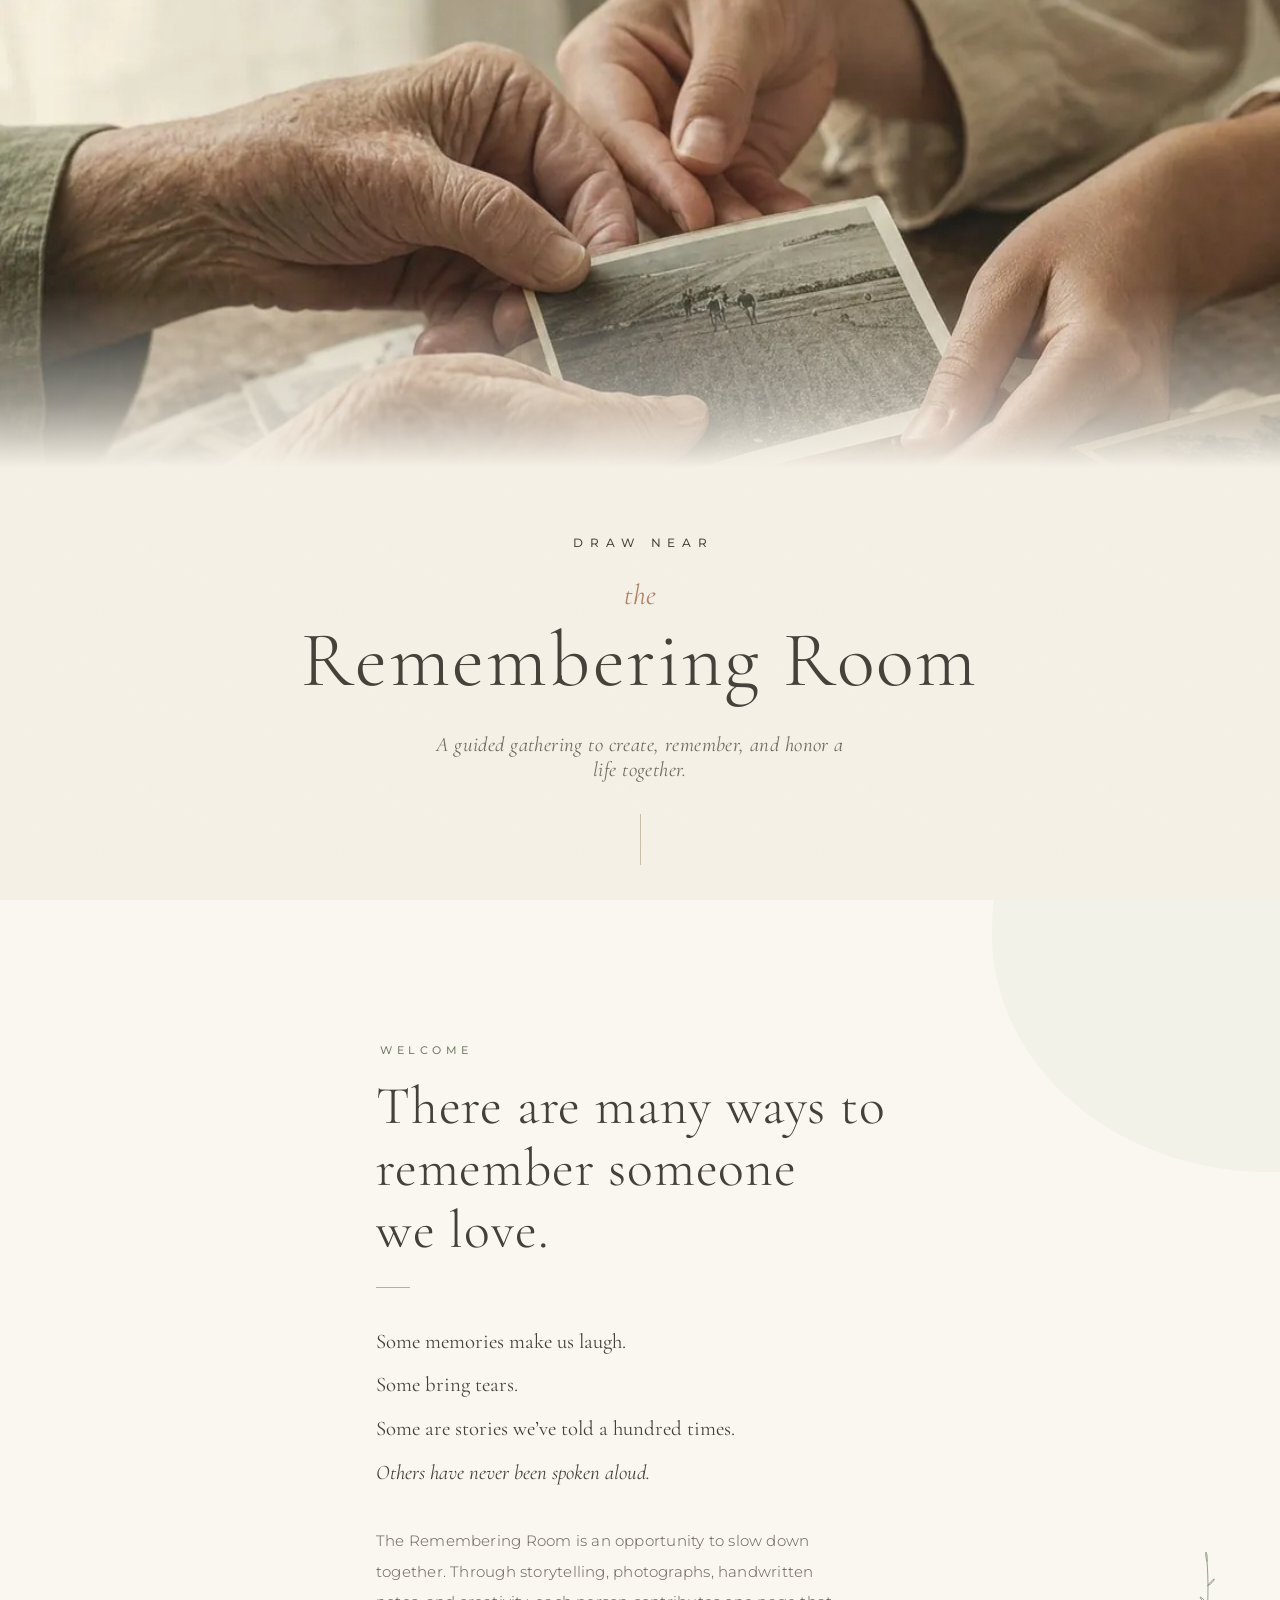
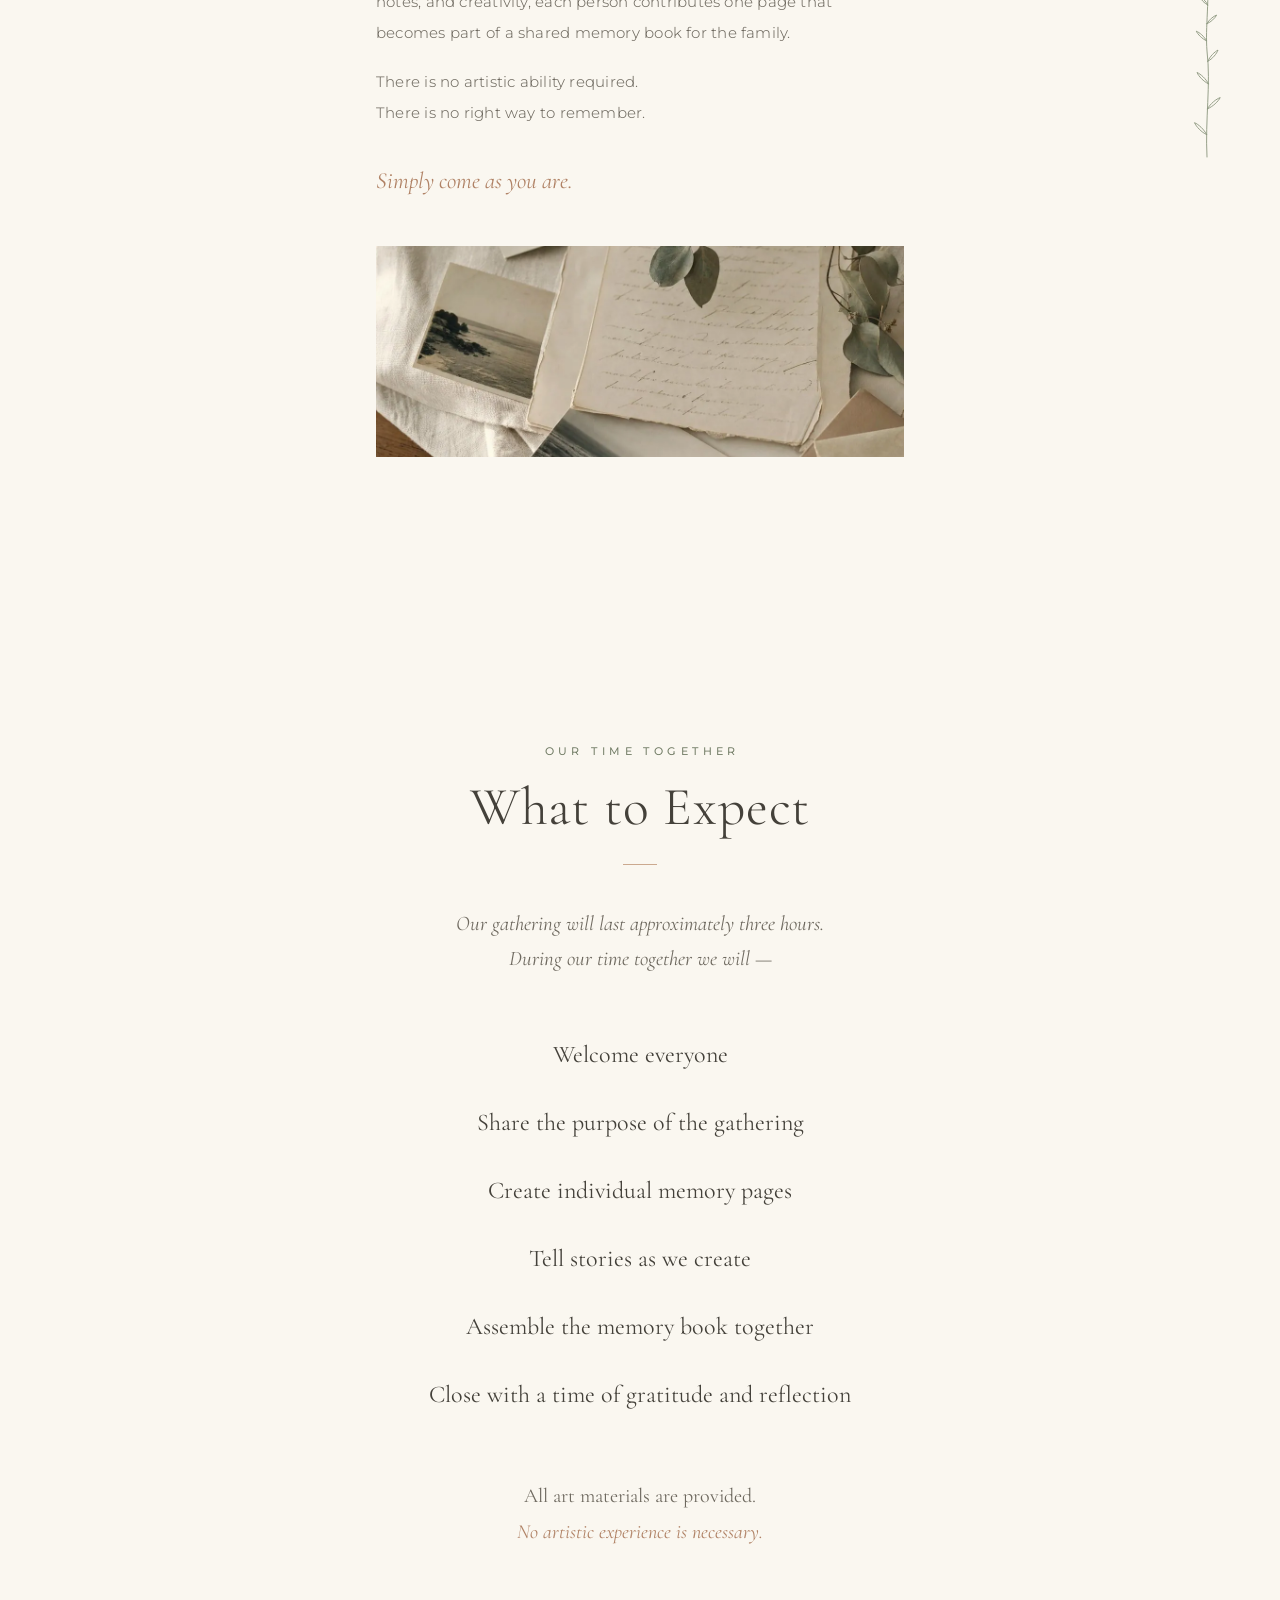
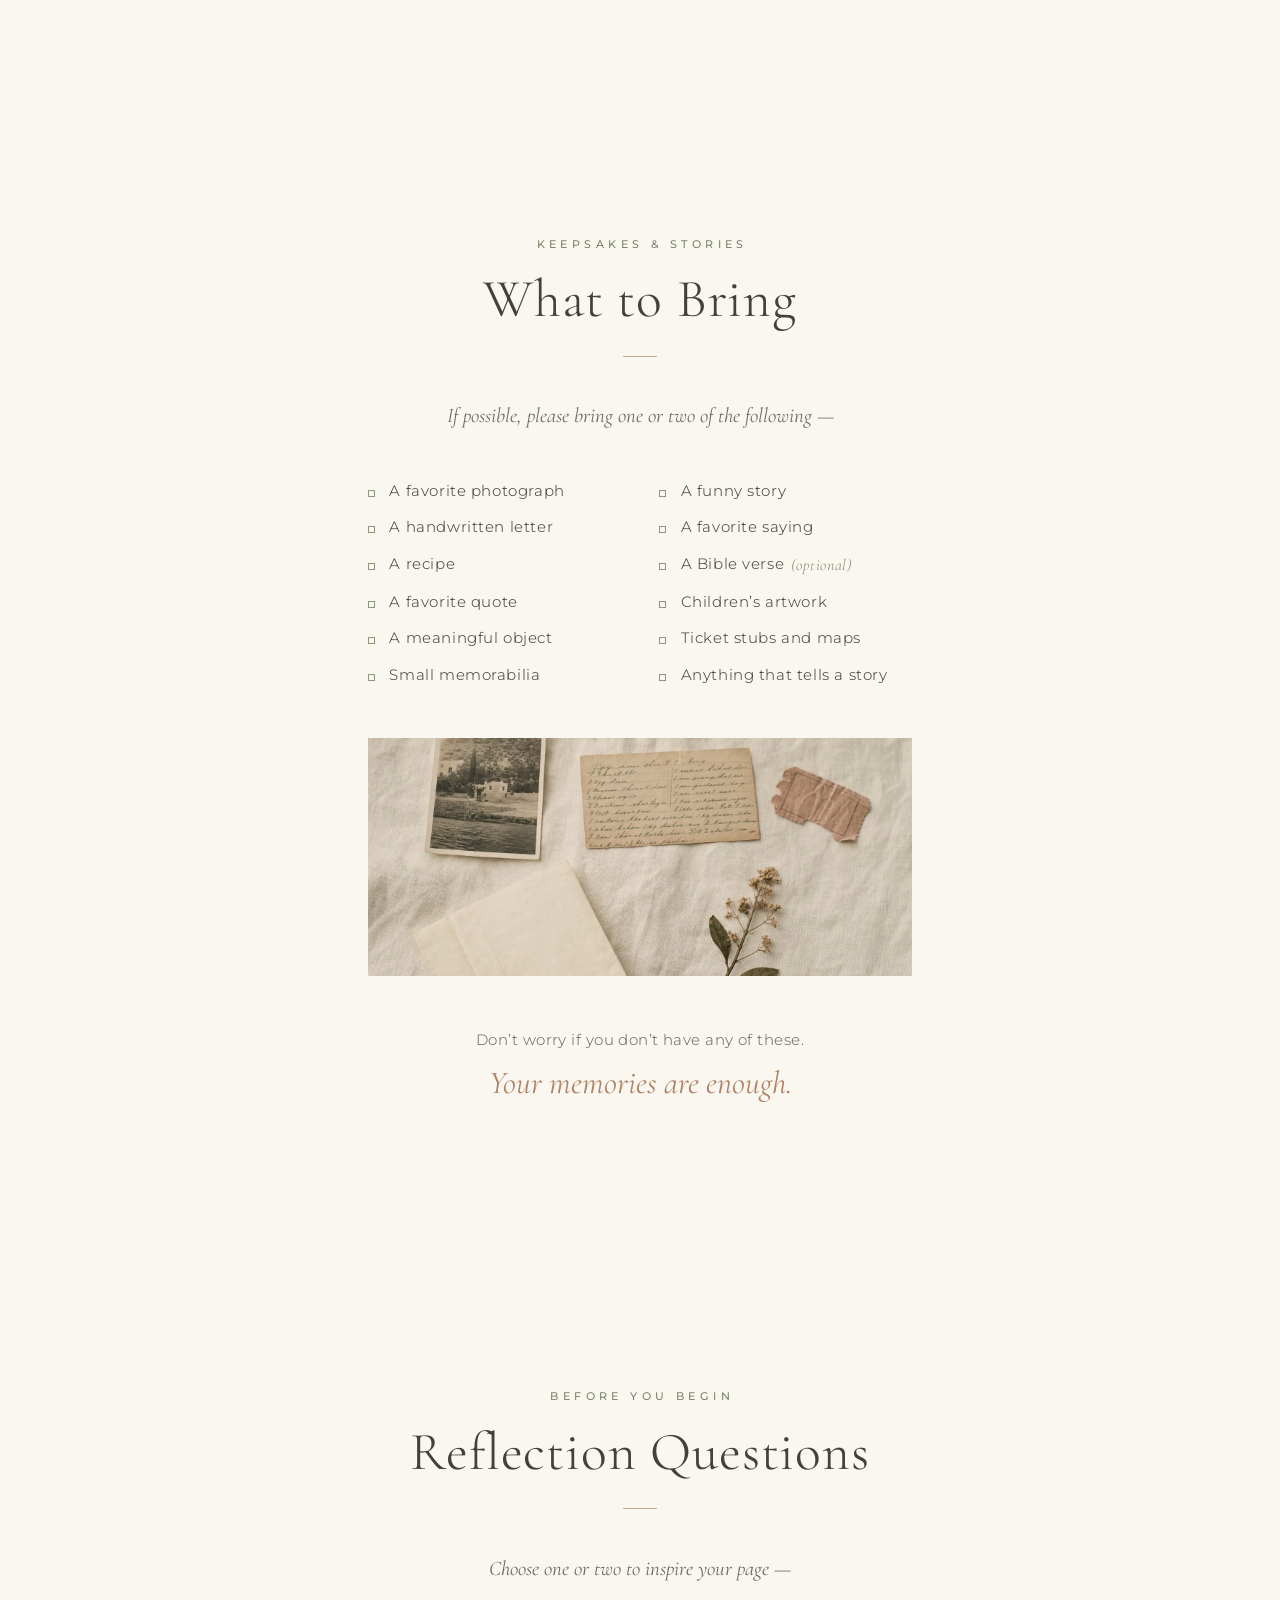
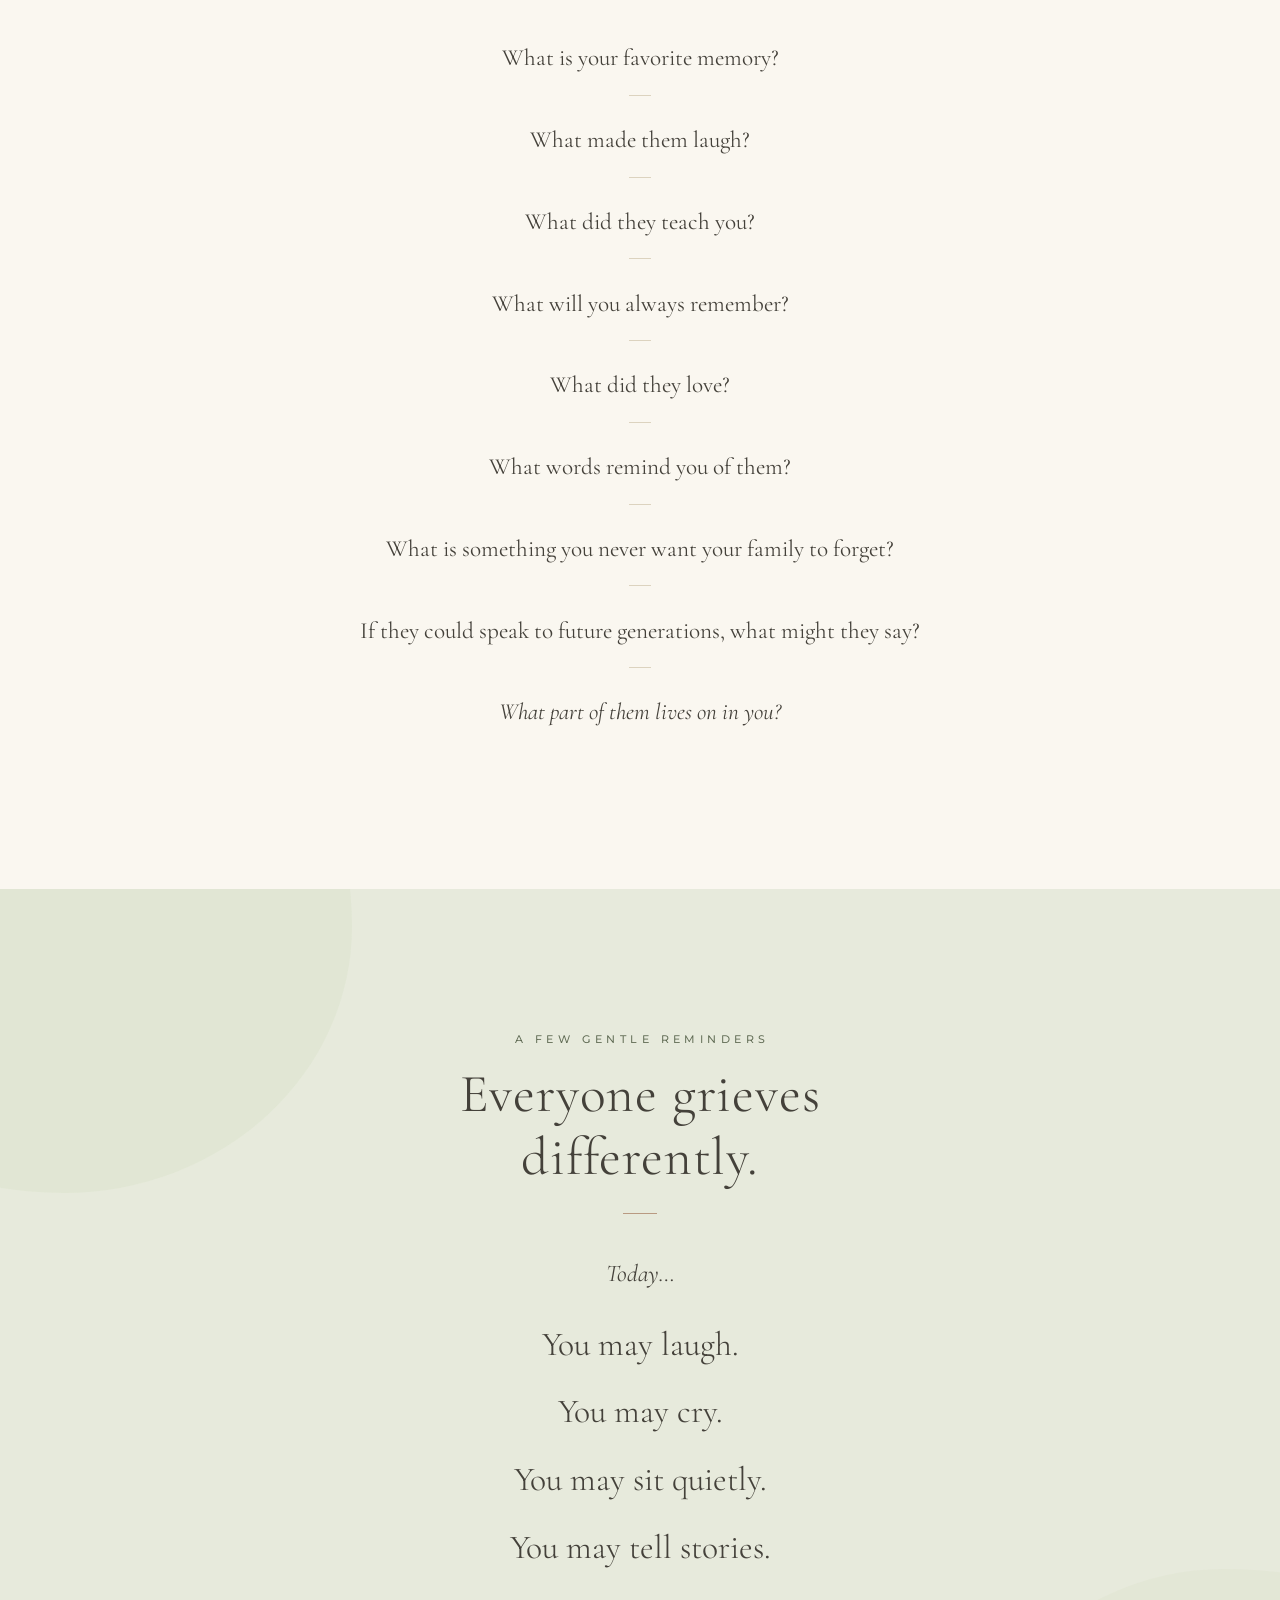
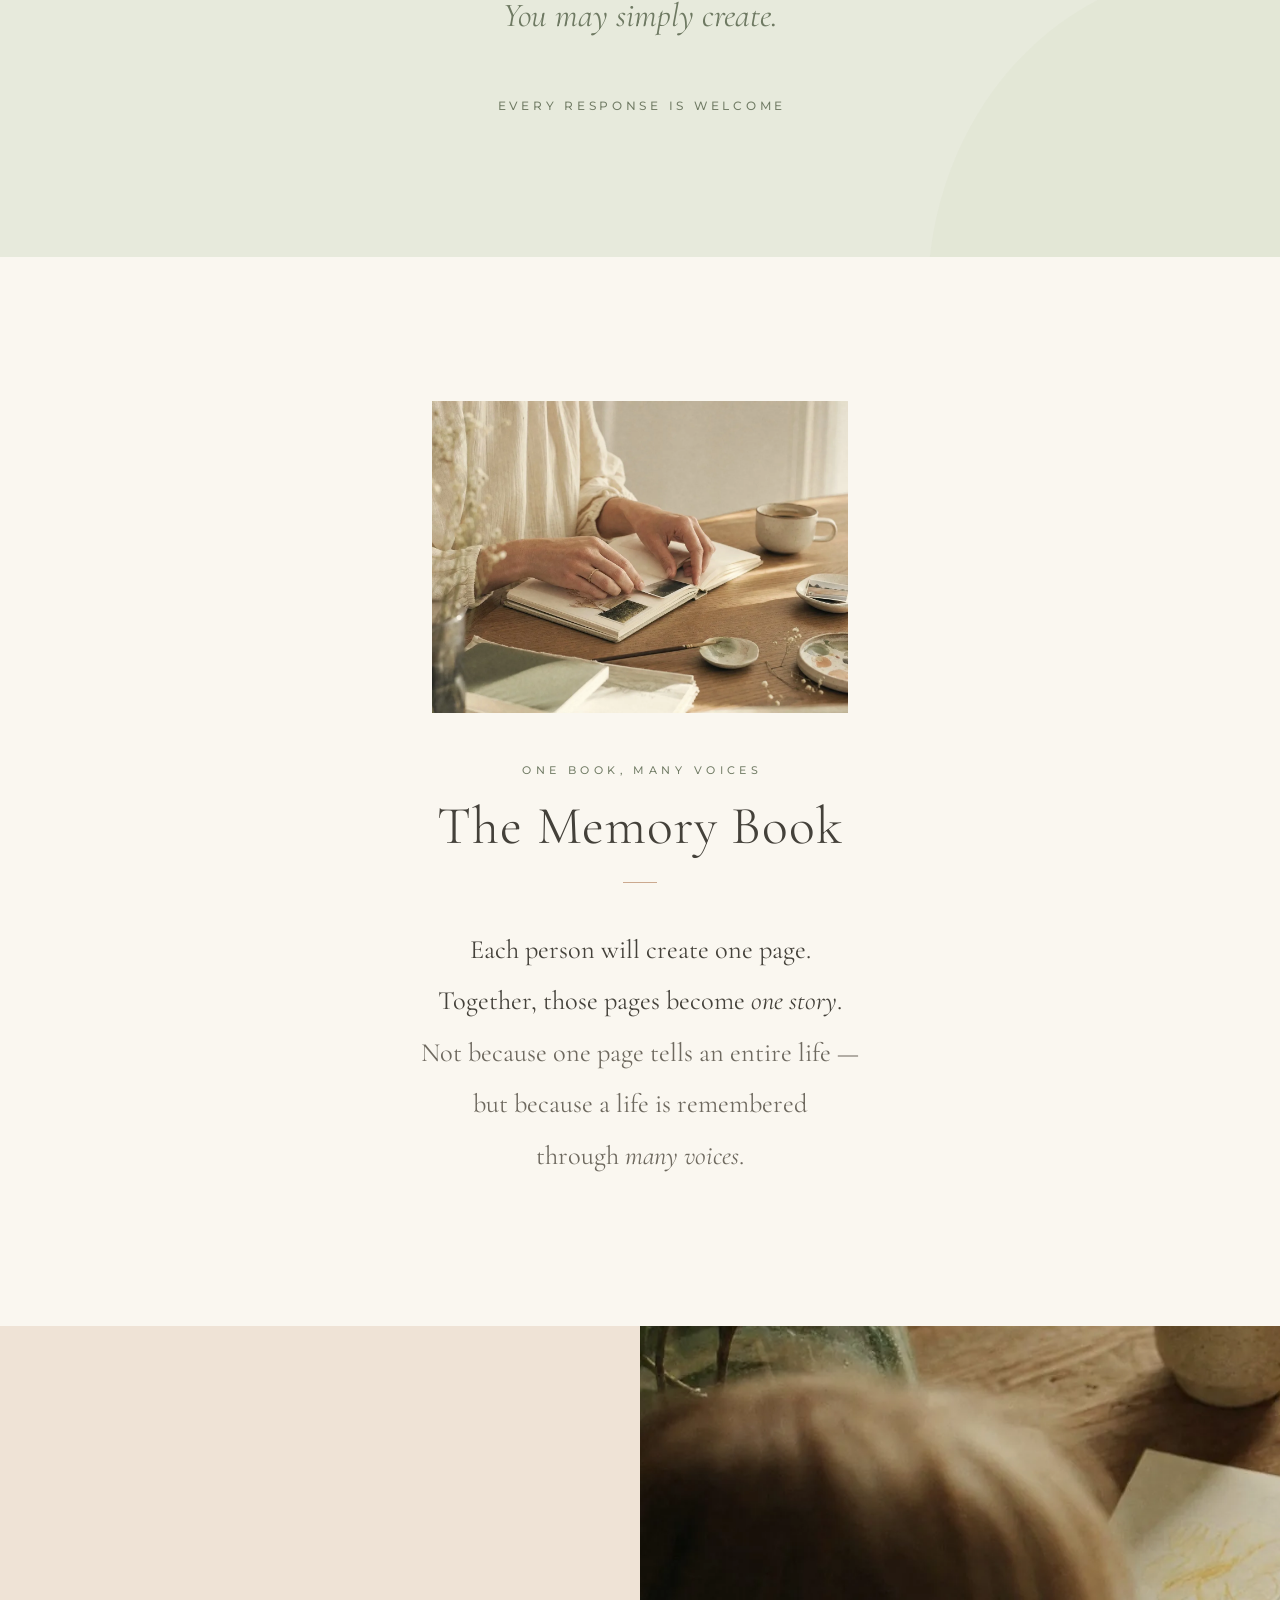
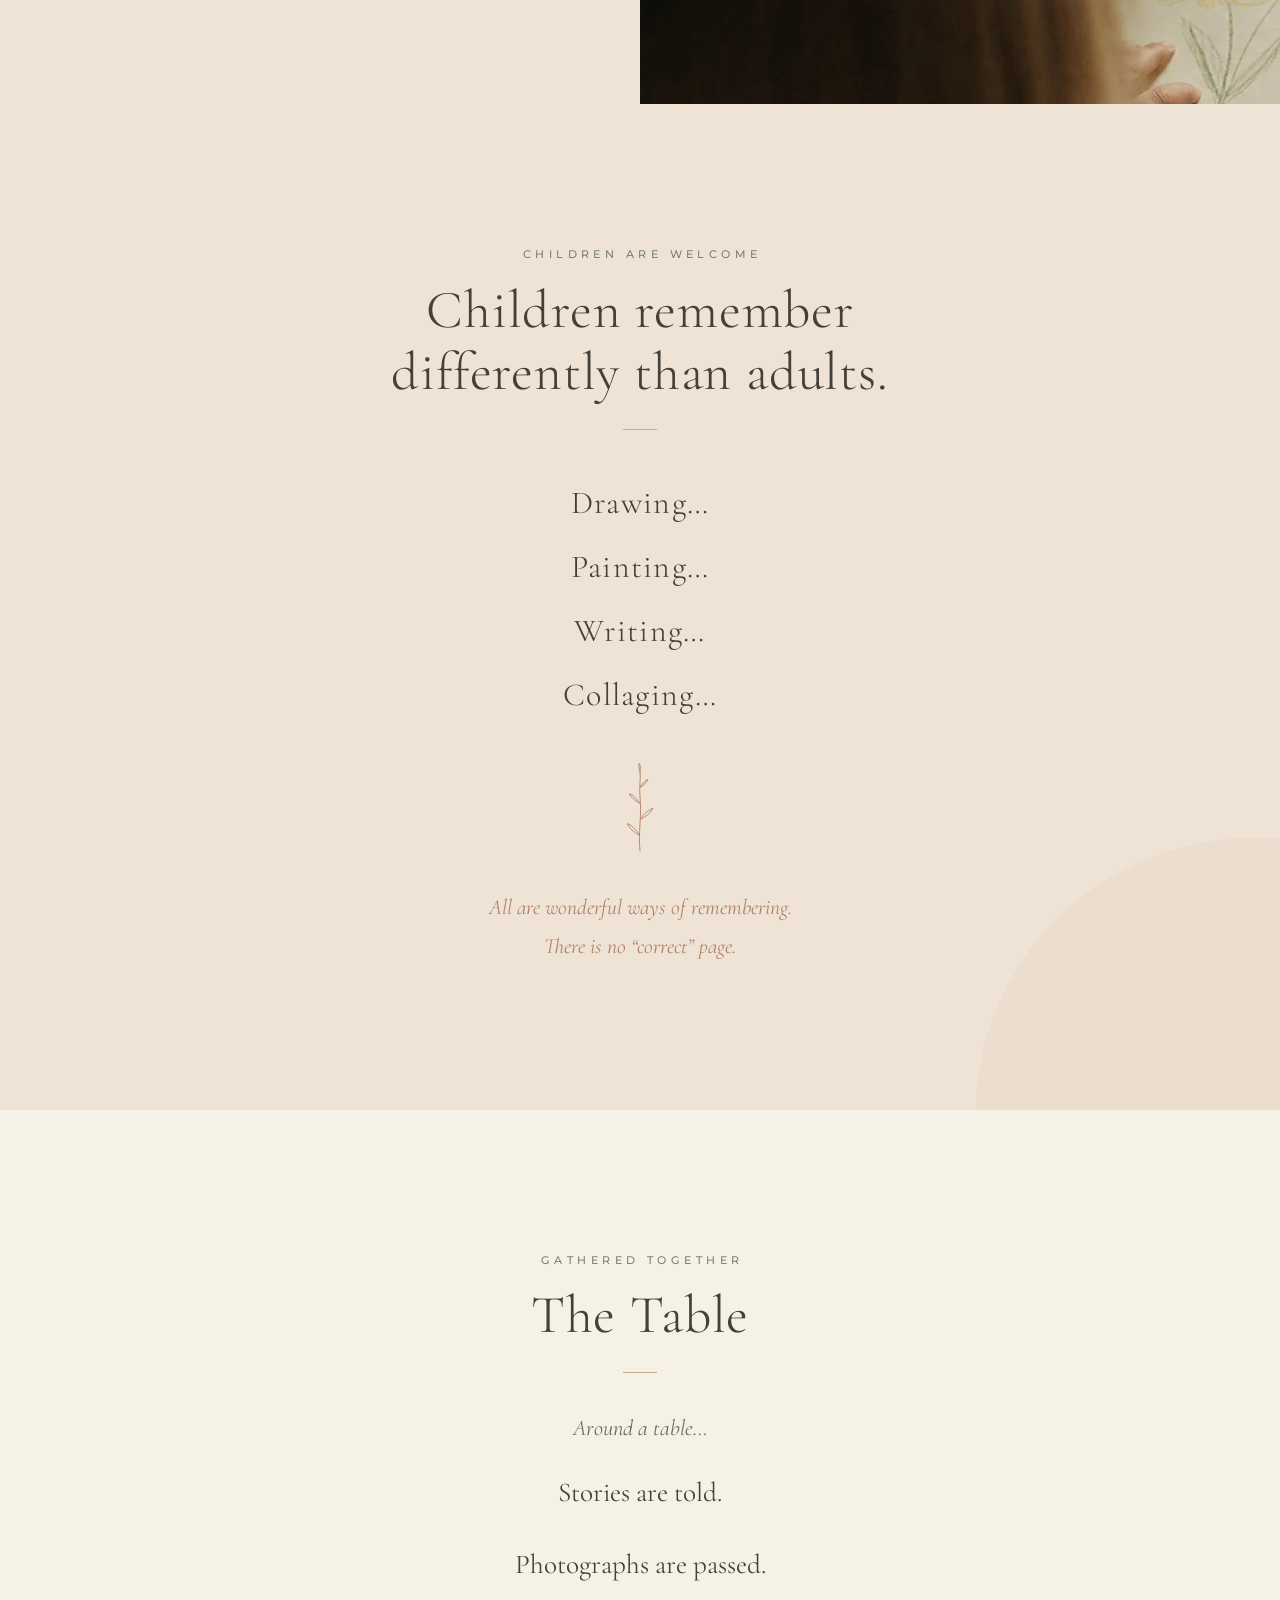
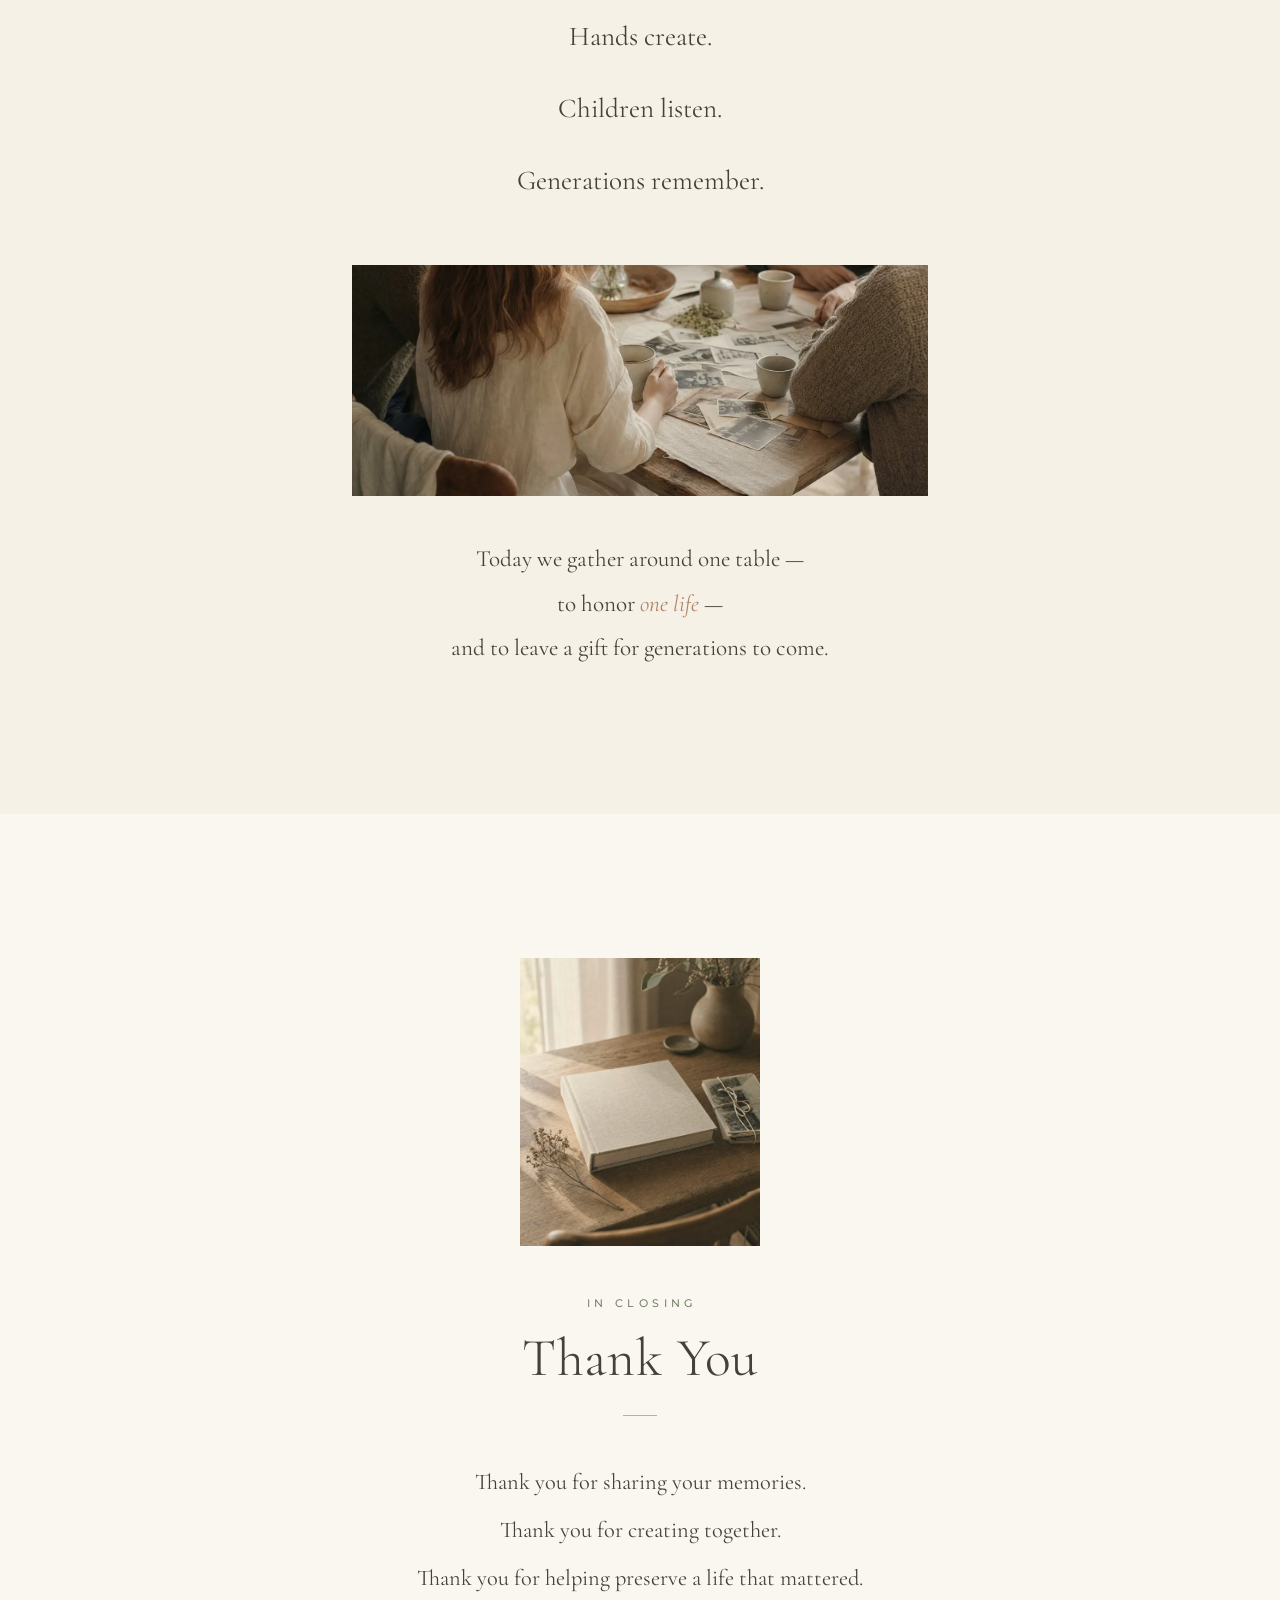
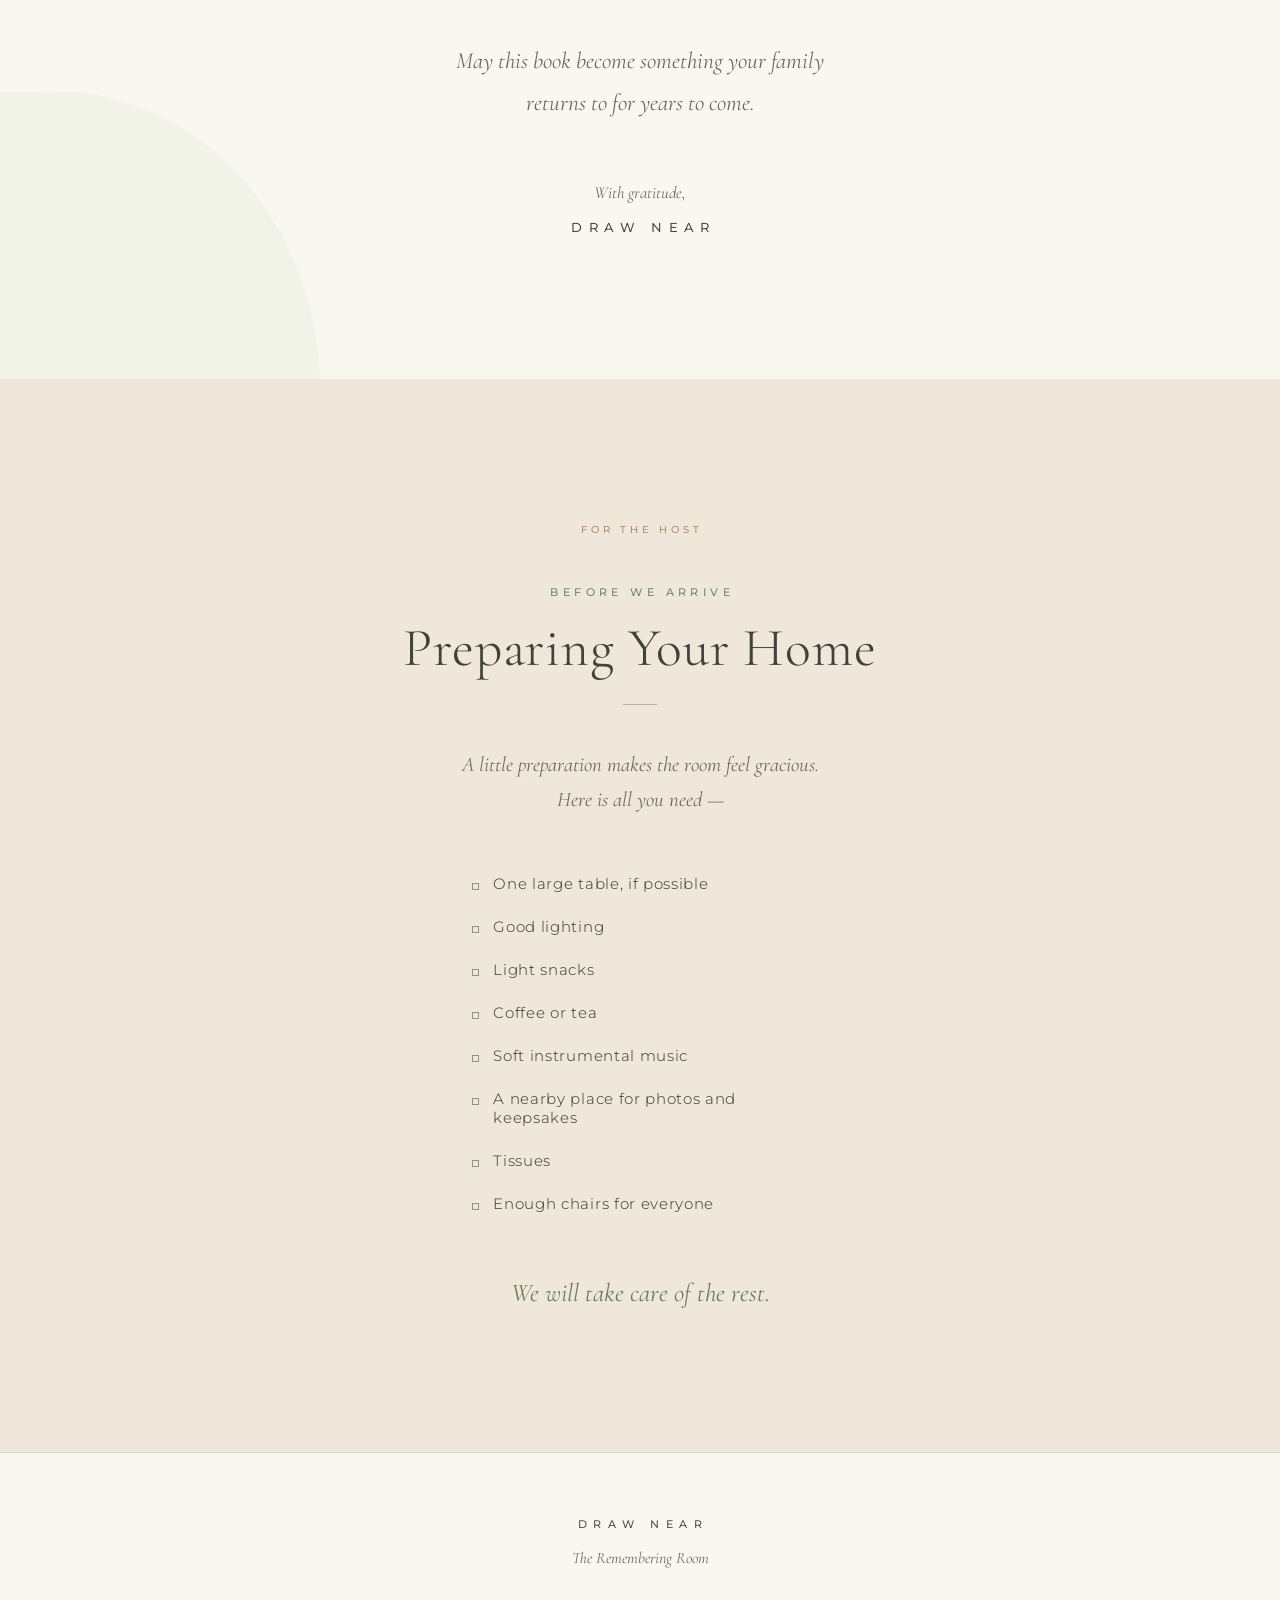
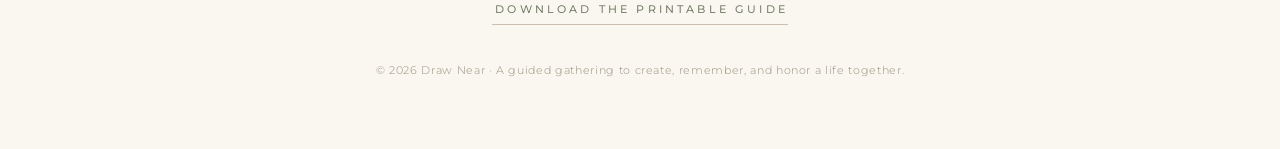
==== index.html @ e3cf53fc "The Remembering Room — scrollable welcome guide site Static one-page site built from the Draw Near p" ====
<!DOCTYPE html>
<html lang="en">
<head>
<meta charset="UTF-8">
<meta name="viewport" content="width=device-width, initial-scale=1">
<title>Draw Near — The Remembering Room</title>
<meta name="description" content="A guided gathering to create, remember, and honor a life together. Through storytelling, photographs, and creativity, each person contributes one page of a shared memory book.">
<meta property="og:title" content="Draw Near — The Remembering Room">
<meta property="og:description" content="A guided gathering to create, remember, and honor a life together.">
<meta property="og:type" content="website">
<meta name="theme-color" content="#F6F1E7">
<link rel="icon" href="data:image/svg+xml,%3Csvg xmlns='http://www.w3.org/2000/svg' viewBox='0 0 60 90'%3E%3Cg fill='none' stroke='%236E7962' stroke-width='3' stroke-linecap='round'%3E%3Cpath d='M30 88 C 28 70, 32 52, 30 34 C 29 24, 31 16, 30 8'/%3E%3Cpath d='M29.3 72 C 26.5 66.5, 21 61.8, 17.2 60.6 C 18.9 64.4, 24.1 70, 29.3 72 Z'/%3E%3Cpath d='M30.6 56 C 36 54, 41.3 48.8, 43 45.3 C 39.2 46.5, 33.3 51.2, 30.6 56 Z'/%3E%3Cpath d='M29.5 40 C 27 35.5, 22.4 31.6, 19.3 30.7 C 20.7 33.7, 25.1 38.2, 29.5 40 Z'/%3E%3Cpath d='M30.4 24 C 33.8 22.4, 37 19, 38 16.5 C 35.3 17.4, 31.9 20.6, 30.4 24 Z'/%3E%3C/g%3E%3C/svg%3E">
<link rel="preload" href="photos/cover.webp" as="image" type="image/webp">
<link rel="preload" href="fonts/CG-340.woff2" as="font" type="font/woff2" crossorigin>
<link rel="preload" href="fonts/CG-It-385.woff2" as="font" type="font/woff2" crossorigin>
<link rel="preload" href="fonts/MS-330.woff2" as="font" type="font/woff2" crossorigin>
<link rel="stylesheet" href="styles.css">
<script>
  // ?static renders everything without motion — used for print-style review
  if (/[?&]static/.test(location.search)) {
    document.documentElement.classList.add('static');
  } else {
    document.documentElement.classList.add('js');
  }
</script>
</head>
<body>

<div class="grain" aria-hidden="true"></div>

<header class="site-head">
  <a href="#top">Draw&nbsp;Near</a>
</header>

<!-- ============ COVER ============ -->
<section class="hero" id="top">
  <div class="hero-photo rise" style="--d:0ms;">
    <img src="photos/cover.webp" alt="Two generations of hands passing an old photograph across a wooden table" fetchpriority="high">
  </div>

  <div class="hero-body">
    <div class="brand rise" style="--d:260ms;">Draw&nbsp;Near</div>
    <div class="title-the rise" style="--d:400ms;">the</div>
    <h1 class="rise" style="--d:520ms;">Remembering Room</h1>
    <p class="tagline rise" style="--d:700ms;">A guided gathering to create, remember, and honor a life together.</p>
  </div>

  <div class="scroll-cue rise" aria-hidden="true" style="--d:1100ms;"></div>
</section>

<!-- ============ WELCOME ============ -->
<section class="welcome">
  <div class="blob" aria-hidden="true" style="top:-16rem; right:-18rem; width:36rem; height:33rem; background:var(--sage-wash); opacity:.42; border-radius: 45% 55% 52% 48% / 55% 45% 55% 45%;"></div>

  <div class="inner">
    <div data-reveal>
      <div class="label">Welcome</div>
      <h2 class="display">There are many ways to remember someone we&nbsp;love.</h2>
      <hr class="rule rule--left">
    </div>

    <div class="mem-lines" data-reveal>
      Some memories make us laugh.<br>
      Some bring tears.<br>
      Some are stories we’ve told a hundred times.<br>
      <em>Others have never been spoken aloud.</em>
    </div>

    <p class="body-text" data-reveal>
      The Remembering Room is an opportunity to slow down together.
      Through storytelling, photographs, handwritten notes, and creativity,
      each person contributes one page that becomes part of a shared
      memory book for the family.
    </p>

    <p class="body-text" data-reveal style="margin-top:1.2rem;">
      There is no artistic ability required.<br>
      There is no right way to remember.
    </p>

    <div class="closing" data-reveal>Simply come as you are.</div>

    <figure class="photo welcome-plate" data-reveal>
      <img src="photos/letters.webp" alt="Handwritten letters tied with ribbon on a linen cloth" loading="lazy">
    </figure>
  </div>

  <div class="margin-stem" aria-hidden="true" data-reveal>
    <svg class="bot" width="44" height="210" viewBox="0 0 44 210" style="stroke:#8C977E; stroke-width:0.9;">
      <path d="M22.0 206.0 C 20.0 168.0, 26.0 134.0, 22.0 100.0 C 20.0 76.0, 25.0 50.0, 22.0 10.0"/>
      <path d="M21.6 183.6 C 19.2 178.4, 13.3 173.2, 9.5 171.7 C 11.1 175.4, 16.3 181.2, 21.6 183.6 Z"/>
      <path d="M22.5 157.8 C 27.9 155.7, 33.4 150.2, 35.2 146.6 C 31.4 147.9, 25.2 152.7, 22.5 157.8 Z"/>
      <path d="M23.4 132.8 C 21.1 127.8, 15.5 122.9, 12.0 121.5 C 13.5 125.0, 18.4 130.5, 23.4 132.8 Z"/>
      <path d="M22.9 110.2 C 27.5 107.9, 31.8 102.5, 33.0 99.1 C 29.8 100.6, 24.8 105.4, 22.9 110.2 Z"/>
      <path d="M21.5 89.8 C 19.4 85.5, 14.4 81.4, 11.3 80.2 C 12.7 83.2, 17.1 87.9, 21.5 89.8 Z"/>
      <path d="M21.9 72.7 C 26.0 71.2, 30.2 66.9, 31.6 64.1 C 28.6 65.1, 23.9 68.8, 21.9 72.7 Z"/>
      <path d="M22.7 53.9 C 21.2 50.4, 17.5 47.0, 15.0 46.0 C 15.9 48.4, 19.2 52.3, 22.7 53.9 Z"/>
      <path d="M23.0 34.5 C 25.9 33.3, 28.6 30.2, 29.4 28.2 C 27.4 28.9, 24.2 31.6, 23.0 34.5 Z"/>
      <path d="M22.0 10.0 C 22.7 7.0, 22.0 2.9, 21.0 1.0 C 20.5 3.1, 20.7 7.2, 22.0 10.0 Z"/>
    </svg>
  </div>
</section>

<!-- ============ WHAT TO EXPECT ============ -->
<section class="expect">
  <div class="inner">
    <div data-reveal>
      <div class="label">Our time together</div>
      <h2 class="display">What to Expect</h2>
      <hr class="rule">
    </div>

    <p class="intro" data-reveal style="margin-top:2.6rem;">Our gathering will last approximately three hours.<br>During our time together we will —</p>

    <div class="acts serif-lines" data-reveal data-stagger>
      <div>Welcome everyone</div>
      <div>Share the purpose of the gathering</div>
      <div>Create individual memory pages</div>
      <div>Tell stories as we create</div>
      <div>Assemble the memory book together</div>
      <div>Close with a time of gratitude and reflection</div>
    </div>

    <p class="foot" data-reveal>
      All art materials are provided.<br>
      <em>No artistic experience is necessary.</em>
    </p>
  </div>
</section>

<!-- ============ WHAT TO BRING ============ -->
<section class="bring">
  <div class="inner">
    <div data-reveal>
      <div class="label">Keepsakes &amp; stories</div>
      <h2 class="display">What to Bring</h2>
      <hr class="rule">
    </div>

    <p class="intro" data-reveal style="margin-top:2.6rem;">If possible, please bring one or two of the following —</p>

    <div class="grid" data-reveal data-stagger>
      <div class="item"><span class="sq"></span>A favorite photograph</div>
      <div class="item"><span class="sq"></span>A funny story</div>
      <div class="item"><span class="sq"></span>A handwritten letter</div>
      <div class="item"><span class="sq"></span>A favorite saying</div>
      <div class="item"><span class="sq"></span>A recipe</div>
      <div class="item"><span class="sq"></span>A Bible verse <span class="note">(optional)</span></div>
      <div class="item"><span class="sq"></span>A favorite quote</div>
      <div class="item"><span class="sq"></span>Children’s artwork</div>
      <div class="item"><span class="sq"></span>A meaningful object</div>
      <div class="item"><span class="sq"></span>Ticket stubs and maps</div>
      <div class="item"><span class="sq"></span>Small memorabilia</div>
      <div class="item"><span class="sq"></span>Anything that tells a story</div>
    </div>

    <figure class="photo bring-plate" data-reveal>
      <img src="photos/keepsakes-flatlay.webp" alt="Keepsakes laid out on linen — photographs, letters, pressed flowers, and small mementos" loading="lazy">
    </figure>

    <div class="foot" data-reveal>
      <div class="line1">Don’t worry if you don’t have any of these.</div>
      <div class="line2">Your memories are enough.</div>
    </div>
  </div>
</section>

<!-- ============ REFLECTION QUESTIONS ============ -->
<section class="reflect">
  <div class="inner">
    <div data-reveal>
      <div class="label">Before you begin</div>
      <h2 class="display">Reflection Questions</h2>
      <hr class="rule">
    </div>

    <p class="intro" data-reveal style="margin-top:2.6rem;">Choose one or two to inspire your page —</p>

    <ol data-reveal data-stagger>
      <li>What is your favorite memory?<span class="qsep"></span></li>
      <li>What made them laugh?<span class="qsep"></span></li>
      <li>What did they teach you?<span class="qsep"></span></li>
      <li>What will you always remember?<span class="qsep"></span></li>
      <li>What did they love?<span class="qsep"></span></li>
      <li>What words remind you of them?<span class="qsep"></span></li>
      <li>What is something you never want your family to forget?<span class="qsep"></span></li>
      <li>If they could speak to future generations, what might they say?<span class="qsep"></span></li>
      <li><em>What part of them lives on in you?</em><span class="qsep"></span></li>
    </ol>
  </div>
</section>

<!-- ============ GENTLE REMINDERS ============ -->
<section class="remind plate">
  <div class="blob" aria-hidden="true" style="top:-18rem; left:-18rem; width:40rem; height:37rem; background:#DDE3CE; opacity:.55; border-radius: 52% 48% 45% 55% / 48% 55% 45% 52%;"></div>
  <div class="blob" aria-hidden="true" style="bottom:-19rem; right:-19rem; width:41rem; height:37rem; background:#DDE3CE; opacity:.45; border-radius: 45% 55% 58% 42% / 55% 45% 55% 45%;"></div>

  <div class="inner">
    <div data-reveal>
      <div class="label">A few gentle reminders</div>
      <h2 class="display">Everyone grieves differently.</h2>
      <hr class="rule">
    </div>

    <div class="lead" data-reveal>Today…</div>

    <div class="may" data-reveal data-stagger>
      <div>You may laugh.</div>
      <div>You may cry.</div>
      <div>You may sit quietly.</div>
      <div>You may tell stories.</div>
      <div><em>You may simply create.</em></div>
    </div>

    <div class="foot" data-reveal>Every response is welcome</div>
  </div>
</section>

<!-- ============ THE MEMORY BOOK ============ -->
<section class="book">
  <div class="inner">
    <figure class="photo book-plate" data-reveal>
      <img src="photos/album.webp" alt="Hands turning the pages of a handmade memory album" loading="lazy">
    </figure>

    <div data-reveal>
      <div class="label">One book, many voices</div>
      <h2 class="display">The Memory Book</h2>
      <hr class="rule">
    </div>

    <div class="statement" data-reveal>
      Each person will create one page.<br>
      Together, those pages become <em>one story</em>.<br>
      <span class="quiet">Not because one page tells an entire life —<br>
      but because a life is remembered<br>through <em>many voices</em>.</span>
    </div>
  </div>
</section>

<!-- ============ FOR CHILDREN ============ -->
<section class="children">
  <div class="photo children-band" data-reveal>
    <img src="photos/child.webp" alt="A child drawing with crayons at a wooden table" loading="lazy">
  </div>

  <div class="blob" aria-hidden="true" style="bottom:-16rem; right:-17rem; width:36rem; height:33rem; background:#E9D9C8; opacity:.5; border-radius: 48% 52% 55% 45% / 52% 48% 52% 48%;"></div>

  <div class="inner">
    <div data-reveal>
      <div class="label">Children are welcome</div>
      <h2 class="display">Children remember<br>differently than adults.</h2>
      <hr class="rule">
    </div>

    <div class="ways" data-reveal data-stagger>
      <div>Drawing…</div>
      <div>Painting…</div>
      <div>Writing…</div>
      <div>Collaging…</div>
    </div>

    <div class="flower" aria-hidden="true" data-reveal>
      <svg class="bot" width="60" height="90" viewBox="0 0 60 90" style="stroke:#B08265; stroke-width:0.9;">
        <path d="M30 88 C 28 70, 32 52, 30 34 C 29 24, 31 16, 30 8"/>
        <path d="M29.3 72 C 26.5 66.5, 21 61.8, 17.2 60.6 C 18.9 64.4, 24.1 70, 29.3 72 Z"/>
        <path d="M30.6 56 C 36 54, 41.3 48.8, 43 45.3 C 39.2 46.5, 33.3 51.2, 30.6 56 Z"/>
        <path d="M29.5 40 C 27 35.5, 22.4 31.6, 19.3 30.7 C 20.7 33.7, 25.1 38.2, 29.5 40 Z"/>
        <path d="M30.4 24 C 33.8 22.4, 37 19, 38 16.5 C 35.3 17.4, 31.9 20.6, 30.4 24 Z"/>
        <path d="M30 8 C 30.9 4.8, 30.1 1.6, 29.1 0.4 C 28.4 2.5, 28.7 5.6, 30 8 Z"/>
      </svg>
    </div>

    <div class="foot" data-reveal>
      All are wonderful ways of remembering.<br>
      There is no “correct” page.
    </div>
  </div>
</section>

<!-- ============ THE TABLE ============ -->
<section class="table-pg">
  <div class="inner">
    <div data-reveal>
      <div class="label">Gathered together</div>
      <h2 class="display">The Table</h2>
      <hr class="rule">
    </div>

    <div class="around" data-reveal>Around a table…</div>

    <div class="acts" data-reveal data-stagger>
      <div>Stories are told.</div>
      <div>Photographs are passed.</div>
      <div>Hands create.</div>
      <div>Children listen.</div>
      <div>Generations remember.</div>
    </div>

    <figure class="photo table-plate" data-reveal>
      <img src="photos/table.webp" alt="A family gathered around a wooden table with coffee, flowers, and old photographs" loading="lazy">
    </figure>

    <div class="gather" data-reveal>
      Today we gather around one table —<br>
      to honor <em>one life</em> —<br>
      and to leave a gift for generations to come.
    </div>
  </div>
</section>

<!-- ============ THANK YOU ============ -->
<section class="thanks">
  <div class="blob" aria-hidden="true" style="bottom:-17rem; left:-18rem; width:38rem; height:35rem; background:var(--sage-wash); opacity:.4; border-radius: 55% 45% 48% 52% / 45% 55% 48% 52%;"></div>

  <div class="inner">
    <figure class="photo thanks-plate" data-reveal>
      <img src="photos/keepsake.webp" alt="Hands holding a small keepsake wrapped in soft paper" loading="lazy">
    </figure>

    <div data-reveal>
      <div class="label">In closing</div>
      <h2 class="display">Thank You</h2>
      <hr class="rule">
    </div>

    <div class="grats" data-reveal>
      Thank you for sharing your memories.<br>
      Thank you for creating together.<br>
      Thank you for helping preserve a life that mattered.
    </div>

    <div class="bless" data-reveal>
      May this book become something your family<br>
      returns to for years to come.
    </div>

    <div class="signoff" data-reveal>
      <div class="with">With gratitude,</div>
      <div class="wordmark">Draw Near</div>
    </div>
  </div>
</section>

<!-- ============ FOR THE HOST ============ -->
<section class="host">
  <div class="inner">
    <div data-reveal>
      <div class="toplabel">For the host</div>
      <div class="label">Before we arrive</div>
      <h2 class="display">Preparing Your Home</h2>
      <hr class="rule">
    </div>

    <p class="intro" data-reveal style="margin-top:2.6rem;">A little preparation makes the room feel gracious.<br>Here is all you need —</p>

    <ul data-reveal data-stagger>
      <li><span class="sq"></span>One large table, if possible</li>
      <li><span class="sq"></span>Good lighting</li>
      <li><span class="sq"></span>Light snacks</li>
      <li><span class="sq"></span>Coffee or tea</li>
      <li><span class="sq"></span>Soft instrumental music</li>
      <li><span class="sq"></span>A nearby place for photos and keepsakes</li>
      <li><span class="sq"></span>Tissues</li>
      <li><span class="sq"></span>Enough chairs for everyone</li>
    </ul>

    <div class="foot" data-reveal>We will take care of the rest.</div>
  </div>
</section>

<footer>
  <div class="wordmark">Draw&nbsp;Near</div>
  <div class="foot-tag">The Remembering Room</div>
  <a class="pdf" href="assets/remembering-room-welcome-guide.pdf" download>Download the printable guide</a>
  <div class="fine">© 2026 Draw Near · A guided gathering to create, remember, and honor a life together.</div>
</footer>

<script src="script.js" defer></script>
</body>
</html>
---- styles.css ----
/* ================================================================
   Draw Near — The Remembering Room
   Linen Hours: an aesthetic of held breath.
   ================================================================ */

@font-face {
  font-family: 'Cormorant Garamond';
  src: url('fonts/CG-340.woff2') format('woff2');
  font-weight: 300 359;
  font-style: normal;
  font-display: swap;
}
@font-face {
  font-family: 'Cormorant Garamond';
  src: url('fonts/CG-385.woff2') format('woff2');
  font-weight: 360 700;
  font-style: normal;
  font-display: swap;
}
@font-face {
  font-family: 'Cormorant Garamond';
  src: url('fonts/CG-It-385.woff2') format('woff2');
  font-weight: 300 700;
  font-style: italic;
  font-display: swap;
}
@font-face {
  font-family: 'Montserrat';
  src: url('fonts/MS-330.woff2') format('woff2');
  font-weight: 100 399;
  font-style: normal;
  font-display: swap;
}
@font-face {
  font-family: 'Montserrat';
  src: url('fonts/MS-460.woff2') format('woff2');
  font-weight: 400 900;
  font-style: normal;
  font-display: swap;
}

:root {
  --cream:      #F6F1E7;
  --ivory:      #FAF7F0;
  --linen:      #EFE8DA;
  --sage:       #8C977E;
  --sage-deep:  #6E7962;
  --sage-wash:  #E7EADC;
  --clay:       #B08265;
  --clay-soft:  #CBA98F;
  --clay-wash:  #EFE3D6;
  --char:       #44413A;
  --char-soft:  #6E695F;
  --hairline:   #C9BFAA;

  --serif: 'Cormorant Garamond', 'Iowan Old Style', Georgia, serif;
  --sans:  'Montserrat', 'Avenir Next', 'Helvetica Neue', sans-serif;

  --measure: 36rem;
  --pause: clamp(7rem, 16vh, 12rem);
}

* { margin: 0; padding: 0; box-sizing: border-box; }

html {
  scroll-behavior: smooth;
  -webkit-text-size-adjust: 100%;
}

body {
  background: var(--ivory);
  color: var(--char);
  font-family: var(--sans);
  font-weight: 330;
  overflow-x: hidden;
  text-rendering: optimizeLegibility;
  -webkit-font-smoothing: antialiased;
}

::selection { background: var(--sage-wash); color: var(--char); }

/* paper grain over everything, like stock the ink sits in */
.grain {
  position: fixed;
  inset: 0;
  z-index: 40;
  pointer-events: none;
  background-image: url("data:image/svg+xml,%3Csvg xmlns='http://www.w3.org/2000/svg' width='240' height='240'%3E%3Cfilter id='n'%3E%3CfeTurbulence type='fractalNoise' baseFrequency='0.85' numOctaves='2' stitchTiles='stitch'/%3E%3CfeColorMatrix type='saturate' values='0'/%3E%3C/filter%3E%3Crect width='240' height='240' filter='url(%23n)' opacity='0.55'/%3E%3C/svg%3E");
  opacity: 0.05;
}

/* ---------------- type voices ---------------- */

.label {
  font-family: var(--sans);
  font-weight: 450;
  font-size: 0.66rem;
  letter-spacing: 0.42em;
  text-indent: 0.42em; /* balances tracking when centered */
  text-transform: uppercase;
  color: var(--sage-deep);
}

.display {
  font-family: var(--serif);
  font-weight: 340;
  font-size: clamp(2rem, 1.3rem + 3.2vw, 3.35rem);
  line-height: 1.16;
  letter-spacing: 0.015em;
  color: var(--char);
  margin-top: 1.1rem;
}

.intro {
  font-family: var(--serif);
  font-style: italic;
  font-weight: 370;
  font-size: clamp(1.1rem, 1rem + 0.5vw, 1.3rem);
  line-height: 1.7;
  color: var(--char-soft);
}

.serif-lines {
  font-family: var(--serif);
  font-weight: 370;
  font-size: clamp(1.2rem, 1.05rem + 0.8vw, 1.5rem);
  line-height: 2.1;
  color: var(--char);
}

.body-text {
  font-family: var(--sans);
  font-weight: 330;
  font-size: 0.93rem;
  line-height: 2.05;
  letter-spacing: 0.015em;
  color: var(--char-soft);
}

em, i { font-family: var(--serif); font-style: italic; }

.rule {
  width: 2.1rem;
  height: 1px;
  background: var(--clay-soft);
  border: 0;
  margin: 1.6rem auto 0;
}
.rule--left { margin-left: 0; }

.sq {
  display: inline-block;
  width: 7px;
  height: 7px;
  border: 1px solid var(--sage);
  margin-right: 0.9rem;
  margin-top: 0.55em; /* sits on the first line when the item wraps */
  flex: none;
}

/* ---------------- header ---------------- */

.site-head {
  position: fixed;
  top: 0; left: 0; right: 0;
  z-index: 50;
  text-align: center;
  padding: 1.05rem 1rem 0.95rem;
  opacity: 0;
  transform: translateY(-100%);
  transition: opacity 0.7s ease, transform 0.7s ease;
  background: color-mix(in srgb, var(--cream) 88%, transparent);
  -webkit-backdrop-filter: blur(10px);
  backdrop-filter: blur(10px);
  border-bottom: 1px solid color-mix(in srgb, var(--hairline) 55%, transparent);
}
body.scrolled .site-head { opacity: 1; transform: translateY(0); }

.site-head a {
  font-family: var(--sans);
  font-weight: 480;
  font-size: 0.62rem;
  letter-spacing: 0.58em;
  text-indent: 0.58em;
  text-transform: uppercase;
  color: var(--char);
  text-decoration: none;
}

/* ---------------- sections ---------------- */

section {
  position: relative;
  overflow: hidden;
  padding: var(--pause) 1.5rem;
}

.inner {
  position: relative;
  max-width: var(--measure);
  margin: 0 auto;
  text-align: center;
}

.blob {
  position: absolute;
  pointer-events: none;
}

svg.bot { display: block; }
svg.bot path {
  fill: none;
  stroke-linecap: round;
  stroke-linejoin: round;
}

/* immersion pages breathe a full window; rest pages sit lighter */
.plate {
  min-height: 92svh;
  display: flex;
  align-items: center;
  justify-content: center;
}

/* ---------------- photography ---------------- */

.photo { overflow: hidden; margin: 0; }
.photo img {
  width: 100%;
  height: 100%;
  object-fit: cover;
  display: block;
}

/* ---------------- hero ---------------- */

.hero {
  background: var(--cream);
  min-height: 100svh;
  display: flex;
  flex-direction: column;
  text-align: center;
  padding: 0;
}

.hero-photo {
  position: relative;
  width: 100%;
  height: clamp(19rem, 52svh, 36rem);
  overflow: hidden;
}
.hero-photo img {
  width: 100%;
  height: 100%;
  object-fit: cover;
  object-position: center 35%;
  display: block;
}
.hero-photo::after {
  content: '';
  position: absolute;
  inset: 0;
  background: linear-gradient(180deg,
    rgba(246,241,231,0) 62%,
    rgba(246,241,231,.55) 86%,
    var(--cream) 100%);
}

.hero-body {
  flex: 1;
  display: flex;
  flex-direction: column;
  align-items: center;
  justify-content: center;
  padding: 2.4rem 1.5rem 5.5rem;
}

.hero .brand {
  font-family: var(--sans);
  font-weight: 480;
  font-size: 0.72rem;
  letter-spacing: 0.58em;
  text-indent: 0.58em;
  text-transform: uppercase;
  color: var(--char);
  margin-bottom: 1.7rem;
}

.hero .title-the {
  font-family: var(--serif);
  font-style: italic;
  font-weight: 350;
  font-size: clamp(1.35rem, 1.1rem + 1.2vw, 1.8rem);
  color: var(--clay);
}

.hero h1 {
  font-family: var(--serif);
  font-weight: 320;
  font-size: clamp(2.7rem, 1.6rem + 6vw, 4.9rem);
  line-height: 1.06;
  letter-spacing: 0.035em;
  color: var(--char);
  margin-top: 0.4rem;
}

.hero .tagline {
  font-family: var(--serif);
  font-style: italic;
  font-weight: 370;
  font-size: clamp(1.05rem, 0.95rem + 0.6vw, 1.3rem);
  letter-spacing: 0.02em;
  color: var(--char-soft);
  margin-top: 1.9rem;
  max-width: 26rem;
}

.scroll-cue {
  position: absolute;
  bottom: 2.2rem;
  left: 50%;
  width: 1px;
  height: 3.2rem;
  background: var(--hairline);
  overflow: hidden;
}
.scroll-cue::after {
  content: '';
  position: absolute;
  left: 0; top: -100%;
  width: 100%; height: 100%;
  background: var(--sage-deep);
  animation: cue 3.4s ease-in-out infinite;
}
@keyframes cue {
  0%   { top: -100%; }
  55%  { top: 100%; }
  100% { top: 100%; }
}

/* entrance for hero on load */
.hero .rise {
  opacity: 0;
  transform: translateY(18px);
  animation: rise 1.6s cubic-bezier(.22,.6,.24,1) forwards;
  animation-delay: var(--d, 0ms);
}
@keyframes rise {
  to { opacity: 1; transform: none; }
}

/* ---------------- welcome ---------------- */

.welcome .inner { text-align: left; max-width: 33rem; }

.welcome .lead {
  font-family: var(--serif);
  font-style: italic;
  font-weight: 370;
  font-size: clamp(1.25rem, 1.05rem + 1vw, 1.6rem);
  line-height: 1.65;
  margin-top: 2.6rem;
}

.welcome .mem-lines {
  font-family: var(--serif);
  font-weight: 380;
  font-size: clamp(1.1rem, 1rem + 0.6vw, 1.3rem);
  line-height: 2.1;
  margin-top: 2rem;
}

.welcome .body-text { margin-top: 2rem; max-width: 30rem; }

.welcome .closing {
  font-family: var(--serif);
  font-style: italic;
  font-size: clamp(1.2rem, 1.05rem + 0.8vw, 1.45rem);
  color: var(--clay);
  margin-top: 2.4rem;
}

.welcome-plate {
  margin-top: 3.2rem;
  aspect-ratio: 5 / 2;
}
.welcome-plate img { object-position: center 58%; }

.welcome .margin-stem {
  position: absolute;
  right: 4vw;
  top: 50%;
  transform: translateY(-50%);
}
@media (max-width: 64rem) { .welcome .margin-stem { display: none; } }

/* ---------------- expect / table acts ---------------- */

.acts { margin-top: 2.8rem; }
.acts > div { padding: 0.55rem 0; }

.expect .foot {
  margin-top: 3rem;
  font-family: var(--serif);
  font-weight: 380;
  font-size: clamp(1.05rem, 0.95rem + 0.5vw, 1.25rem);
  line-height: 1.8;
  color: var(--char-soft);
}
.expect .foot em { color: var(--clay); }

/* ---------------- bring ---------------- */

.bring .grid {
  margin: 3rem auto 0;
  max-width: 34rem;
  display: grid;
  grid-template-columns: 1fr 1fr;
  column-gap: 2.4rem;
  row-gap: 1.15rem;
  text-align: left;
}
@media (max-width: 34rem) {
  .bring .grid { grid-template-columns: 1fr; max-width: 19rem; }
}

.bring .item {
  display: flex;
  align-items: flex-start;
  font-family: var(--sans);
  font-weight: 340;
  font-size: 0.92rem;
  letter-spacing: 0.04em;
  color: var(--char);
}
.bring .item .note {
  font-family: var(--serif);
  font-style: italic;
  font-weight: 380;
  color: #9C947F;
  margin-left: 0.45rem;
  font-size: 1rem;
}

.bring-plate {
  margin: 3.4rem auto 0;
  max-width: 34rem;
  aspect-ratio: 16 / 7;
}

.bring .foot { margin-top: 3.4rem; }
.bring .foot .line1 {
  font-family: var(--sans);
  font-weight: 330;
  font-size: 0.92rem;
  letter-spacing: 0.03em;
  color: var(--char-soft);
}
.bring .foot .line2 {
  margin-top: 0.9rem;
  font-family: var(--serif);
  font-style: italic;
  font-weight: 400;
  font-size: clamp(1.5rem, 1.2rem + 1.4vw, 2rem);
  color: var(--clay);
}

/* ---------------- reflection ---------------- */

.reflect ol {
  list-style: none;
  margin-top: 2.6rem;
}
.reflect li {
  font-family: var(--serif);
  font-weight: 380;
  font-size: clamp(1.15rem, 1rem + 0.8vw, 1.45rem);
  line-height: 1.55;
  padding: 0.85rem 0;
}
.reflect li .qsep {
  display: block;
  width: 1.4rem;
  height: 1px;
  background: #DCD3BF;
  margin: 1.1rem auto 0;
}
.reflect li:last-child .qsep { display: none; }

/* ---------------- reminders (sage plate) ---------------- */

.remind { background: var(--sage-wash); }
.remind .label { color: #5E6952; }
.remind .rule { background: #B99A82; }

.remind .lead {
  font-family: var(--serif);
  font-style: italic;
  font-weight: 370;
  font-size: clamp(1.2rem, 1.05rem + 0.8vw, 1.5rem);
  margin-top: 2.8rem;
}

.remind .may {
  font-family: var(--serif);
  font-weight: 350;
  font-size: clamp(1.5rem, 1.2rem + 1.6vw, 2.1rem);
  line-height: 2.02;
  margin-top: 1.4rem;
}
.remind .may em { color: var(--sage-deep); }

.remind .foot {
  margin-top: 3rem;
  font-family: var(--sans);
  font-weight: 400;
  font-size: 0.78rem;
  letter-spacing: 0.3em;
  text-indent: 0.3em;
  text-transform: uppercase;
  color: var(--sage-deep);
}

/* ---------------- memory book ---------------- */

.book-plate {
  margin: 0 auto 3.2rem;
  max-width: 26rem;
  aspect-ratio: 4 / 3;
}

.book .statement {
  font-family: var(--serif);
  font-weight: 360;
  font-size: clamp(1.25rem, 1.05rem + 1vw, 1.65rem);
  line-height: 1.95;
  margin-top: 2.6rem;
}
.book .statement .quiet { color: var(--char-soft); }

/* ---------------- children (clay plate) ---------------- */

.children { background: var(--clay-wash); padding-top: 0; }

.children-band {
  width: 100vw;
  margin-left: 50%;
  transform: translateX(-50%);
  height: clamp(15rem, 42svh, 26rem);
  margin-bottom: var(--pause);
}
.children-band img { object-position: center 40%; }

.children .ways {
  font-family: var(--serif);
  font-weight: 350;
  font-size: clamp(1.45rem, 1.15rem + 1.5vw, 2rem);
  line-height: 2;
  letter-spacing: 0.04em;
  margin-top: 2.6rem;
}

.children .flower { display: flex; justify-content: center; margin-top: 2.2rem; }

.children .foot {
  margin-top: 2.2rem;
  font-family: var(--serif);
  font-weight: 380;
  font-style: italic;
  font-size: clamp(1.1rem, 1rem + 0.6vw, 1.35rem);
  line-height: 1.8;
  color: var(--clay);
}

/* ---------------- table ---------------- */

.table-pg { background: var(--cream); }

.table-pg .around {
  font-family: var(--serif);
  font-style: italic;
  font-weight: 370;
  font-size: clamp(1.15rem, 1rem + 0.7vw, 1.4rem);
  color: var(--char-soft);
  margin-top: 2.6rem;
}

.table-pg .acts {
  font-family: var(--serif);
  font-weight: 360;
  font-size: clamp(1.3rem, 1.1rem + 1vw, 1.7rem);
  line-height: 2;
  margin-top: 1rem;
}

.table-plate {
  margin: 3rem auto 0;
  max-width: 38rem;
  aspect-ratio: 5 / 2;
}

.table-pg .gather {
  font-family: var(--serif);
  font-weight: 370;
  font-size: clamp(1.15rem, 1rem + 0.8vw, 1.45rem);
  line-height: 1.9;
  margin-top: 2.6rem;
}
.table-pg .gather em { color: var(--clay); }

/* ---------------- thank you ---------------- */

.thanks-plate {
  margin: 0 auto 3.2rem;
  max-width: 15rem;
  aspect-ratio: 5 / 6;
}

.thanks .grats {
  font-family: var(--serif);
  font-weight: 370;
  font-size: clamp(1.1rem, 1rem + 0.7vw, 1.4rem);
  line-height: 2.15;
  margin-top: 2.6rem;
}

.thanks .bless {
  font-family: var(--serif);
  font-style: italic;
  font-weight: 380;
  font-size: clamp(1.15rem, 1rem + 0.8vw, 1.45rem);
  line-height: 1.8;
  color: var(--char-soft);
  margin-top: 2.4rem;
}

.thanks .signoff { margin-top: 3.6rem; }
.thanks .signoff .with {
  font-family: var(--serif);
  font-style: italic;
  font-size: 1.05rem;
  color: var(--char-soft);
}
.thanks .signoff .wordmark {
  margin-top: 1rem;
  font-family: var(--sans);
  font-weight: 480;
  font-size: 0.82rem;
  letter-spacing: 0.5em;
  text-indent: 0.5em;
  text-transform: uppercase;
  color: var(--char);
}

/* ---------------- host ---------------- */

.host { background: var(--linen); }

.host .toplabel {
  font-family: var(--sans);
  font-weight: 450;
  font-size: 0.62rem;
  letter-spacing: 0.38em;
  text-indent: 0.38em;
  text-transform: uppercase;
  color: var(--clay);
  margin-bottom: 3.2rem;
}

.host ul {
  list-style: none;
  margin: 2.8rem auto 0;
  max-width: 21rem;
  text-align: left;
}
.host li {
  display: flex;
  align-items: flex-start;
  font-family: var(--sans);
  font-weight: 340;
  font-size: 0.94rem;
  letter-spacing: 0.045em;
  color: var(--char);
  padding: 0.75rem 0;
}

.host .foot {
  margin-top: 3.2rem;
  font-family: var(--serif);
  font-style: italic;
  font-weight: 400;
  font-size: clamp(1.25rem, 1.1rem + 0.8vw, 1.6rem);
  color: var(--sage-deep);
}

/* ---------------- footer ---------------- */

footer {
  border-top: 1px solid color-mix(in srgb, var(--hairline) 60%, transparent);
  padding: 4rem 1.5rem 4.5rem;
  text-align: center;
}

footer .wordmark {
  font-family: var(--sans);
  font-weight: 480;
  font-size: 0.7rem;
  letter-spacing: 0.58em;
  text-indent: 0.58em;
  text-transform: uppercase;
  color: var(--char);
}

footer .foot-tag {
  font-family: var(--serif);
  font-style: italic;
  font-weight: 370;
  font-size: 1rem;
  color: var(--char-soft);
  margin-top: 1.1rem;
}

footer .pdf {
  display: inline-block;
  margin-top: 2.2rem;
  font-family: var(--sans);
  font-weight: 450;
  font-size: 0.66rem;
  letter-spacing: 0.3em;
  text-indent: 0.3em;
  text-transform: uppercase;
  color: var(--sage-deep);
  text-decoration: none;
  border-bottom: 1px solid var(--hairline);
  padding-bottom: 0.45rem;
  transition: color 0.5s ease, border-color 0.5s ease;
}
footer .pdf:hover { color: var(--clay); border-color: var(--clay-soft); }

footer .fine {
  margin-top: 2.4rem;
  font-family: var(--sans);
  font-weight: 330;
  font-size: 0.68rem;
  letter-spacing: 0.06em;
  color: #A29A88;
}

/* static review mode: no motion, natural heights */
html.static .hero,
html.static .plate { min-height: 0; }
html.static .hero .rise { opacity: 1; transform: none; animation: none; }

/* ---------------- reveal on scroll ---------------- */

html.js [data-reveal] {
  opacity: 0;
  transform: translateY(26px);
  transition:
    opacity 1.4s cubic-bezier(.22,.6,.24,1),
    transform 1.4s cubic-bezier(.22,.6,.24,1);
  transition-delay: var(--d, 0ms);
}
html.js [data-reveal].in {
  opacity: 1;
  transform: none;
}

@media (prefers-reduced-motion: reduce) {
  html { scroll-behavior: auto; }
  html.js [data-reveal],
  .hero .rise {
    opacity: 1 !important;
    transform: none !important;
    transition: none !important;
    animation: none !important;
  }
  .scroll-cue::after { animation: none; }
}
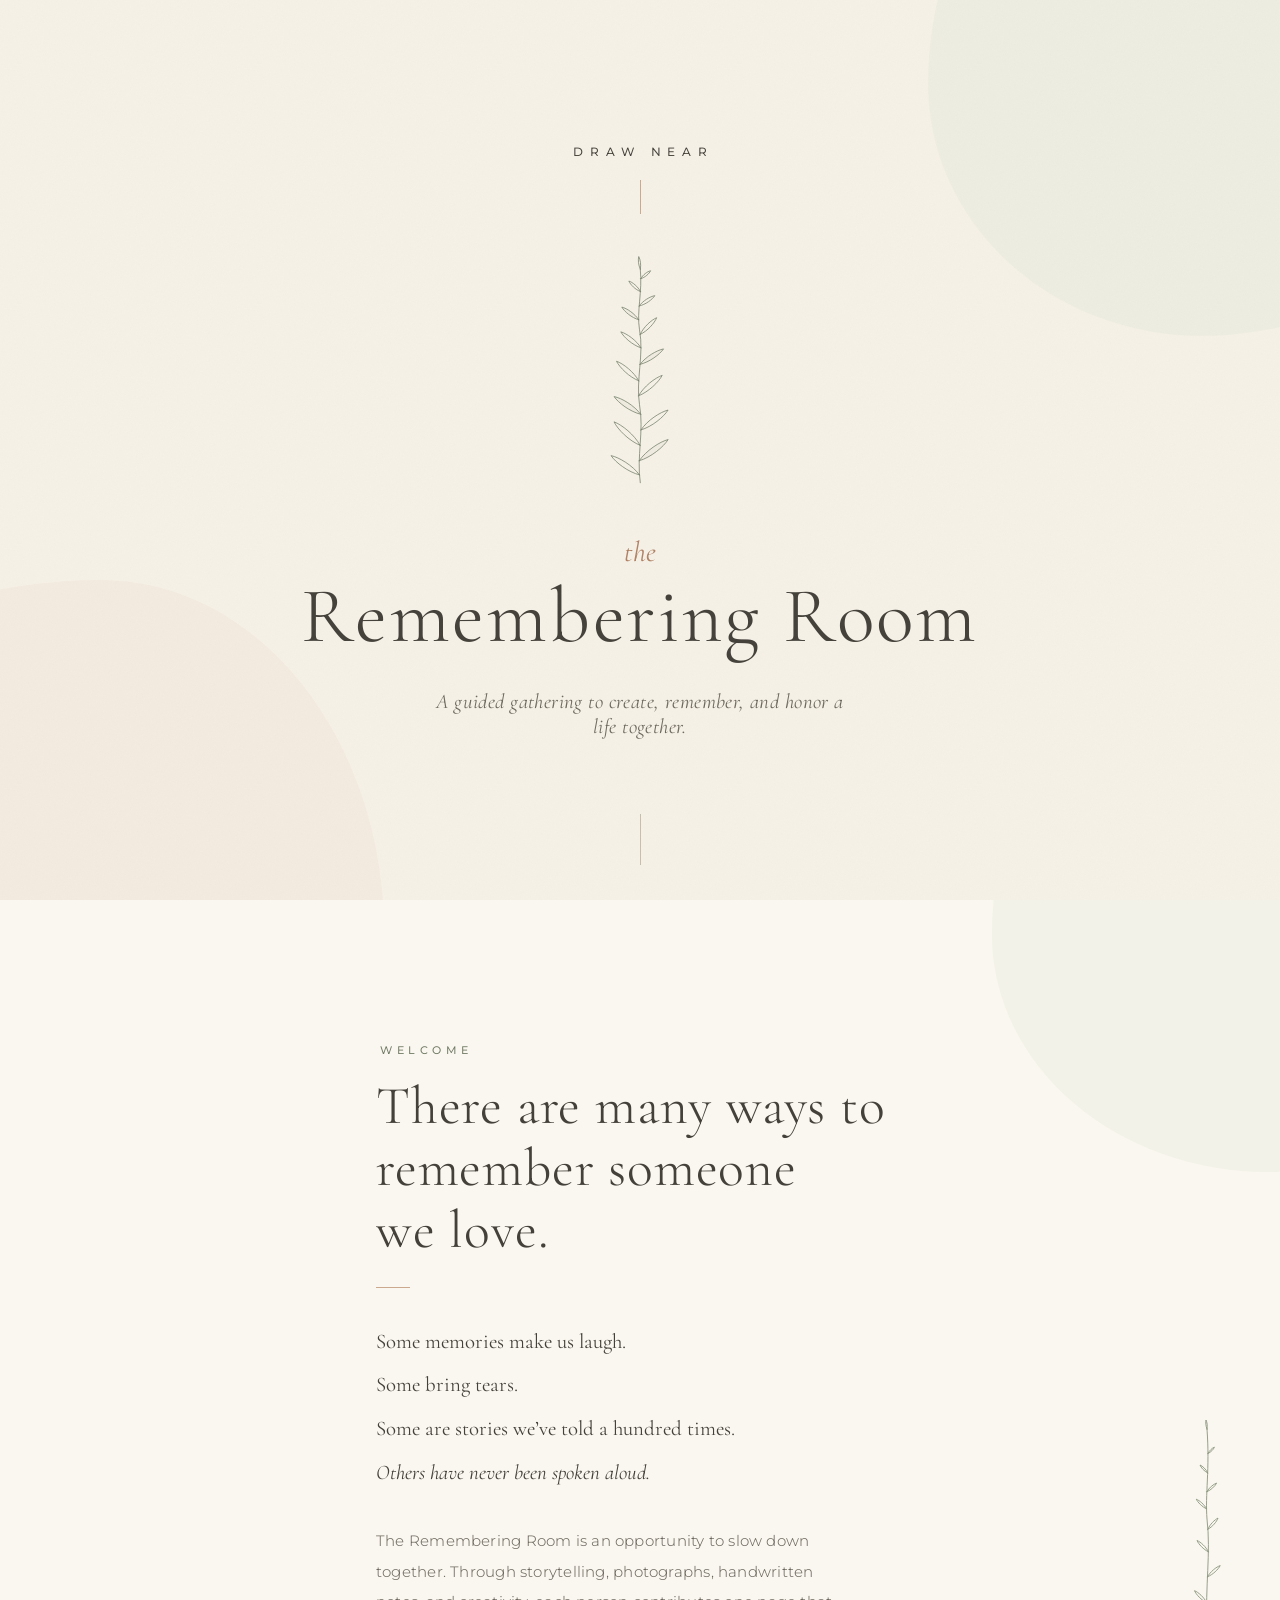
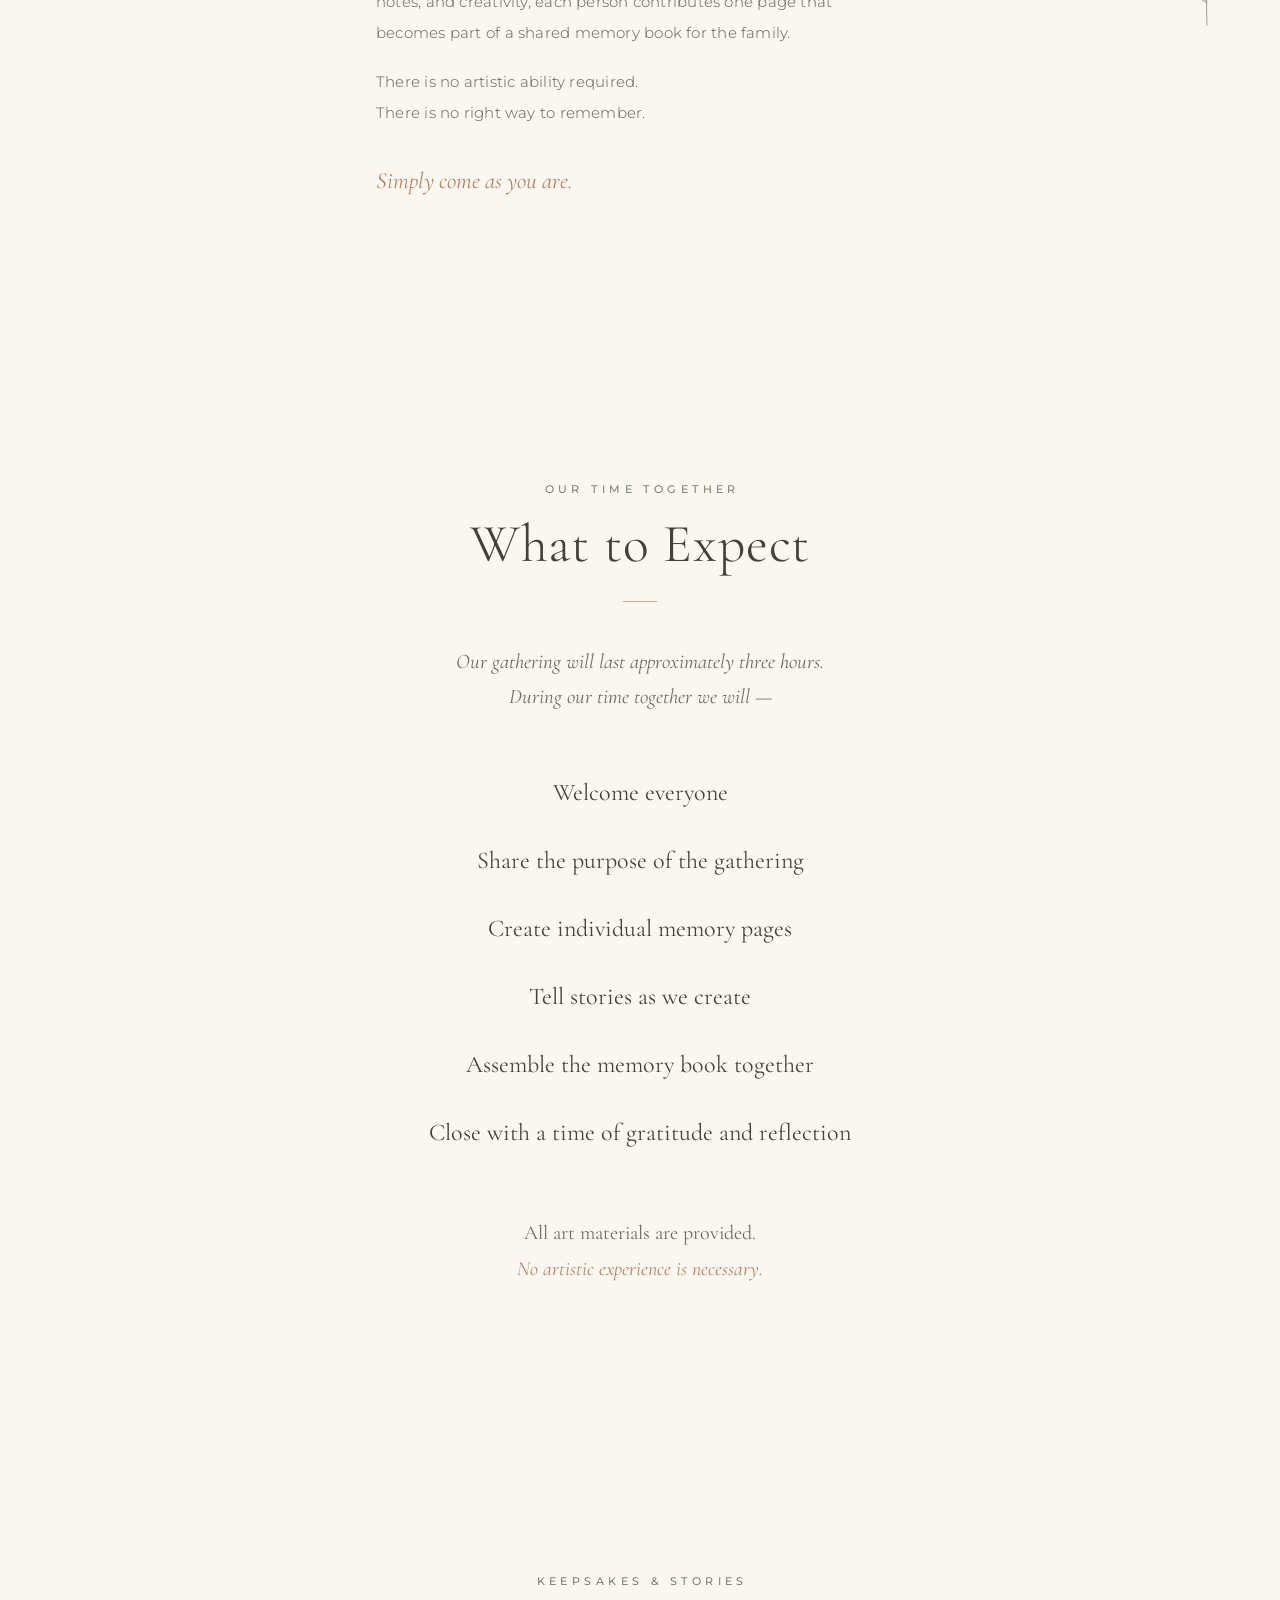
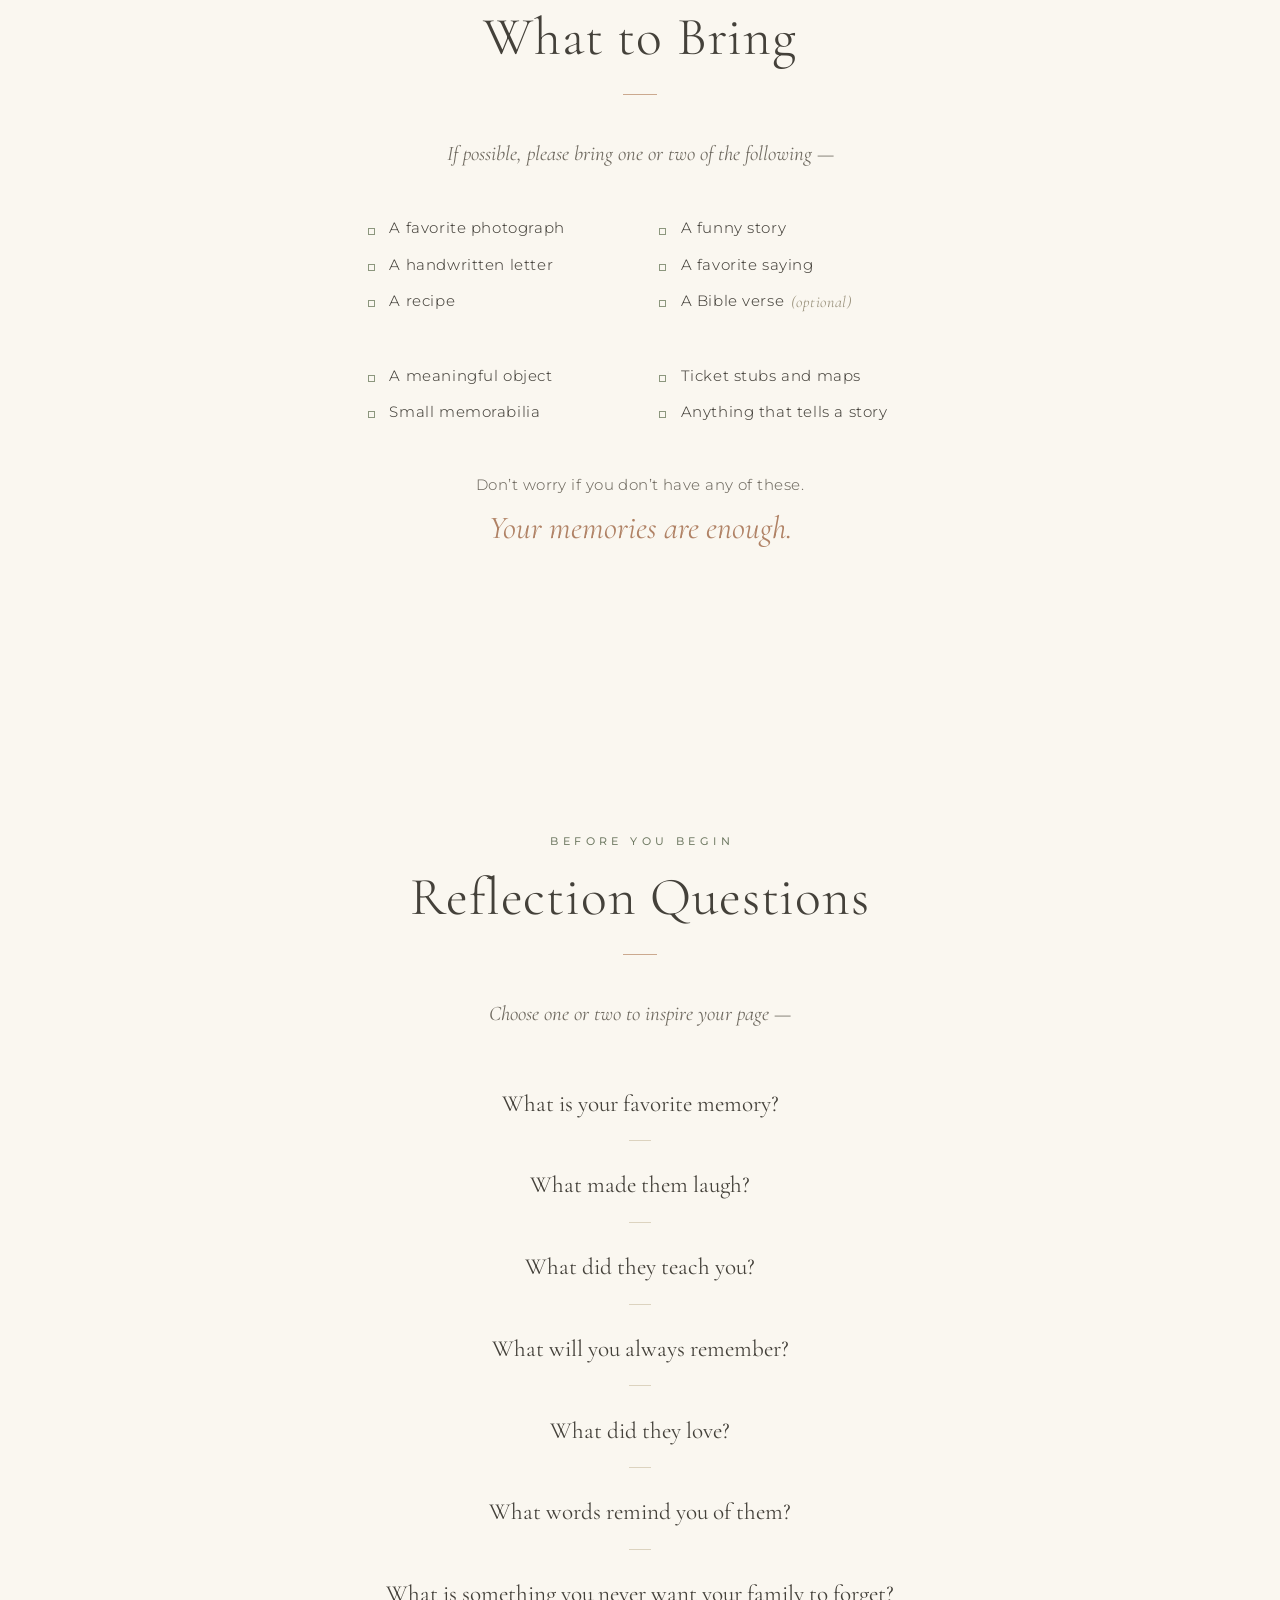
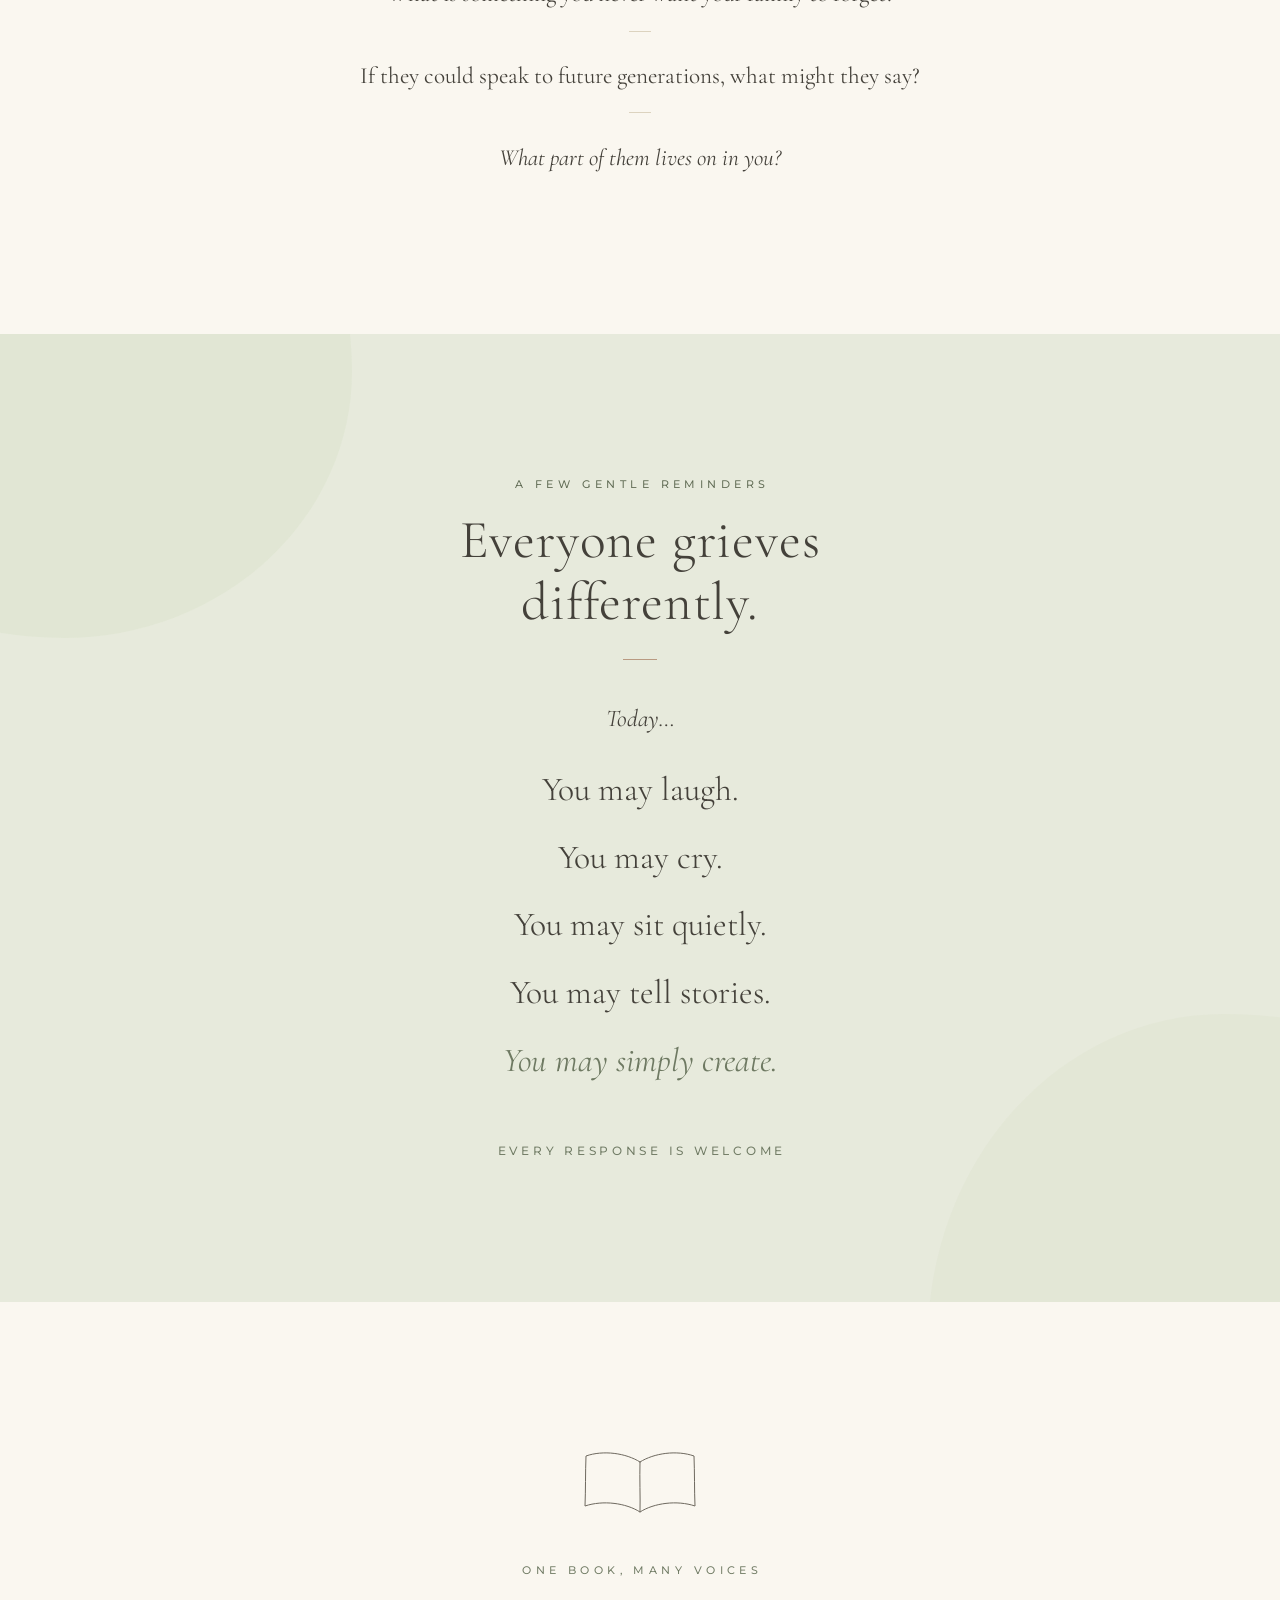
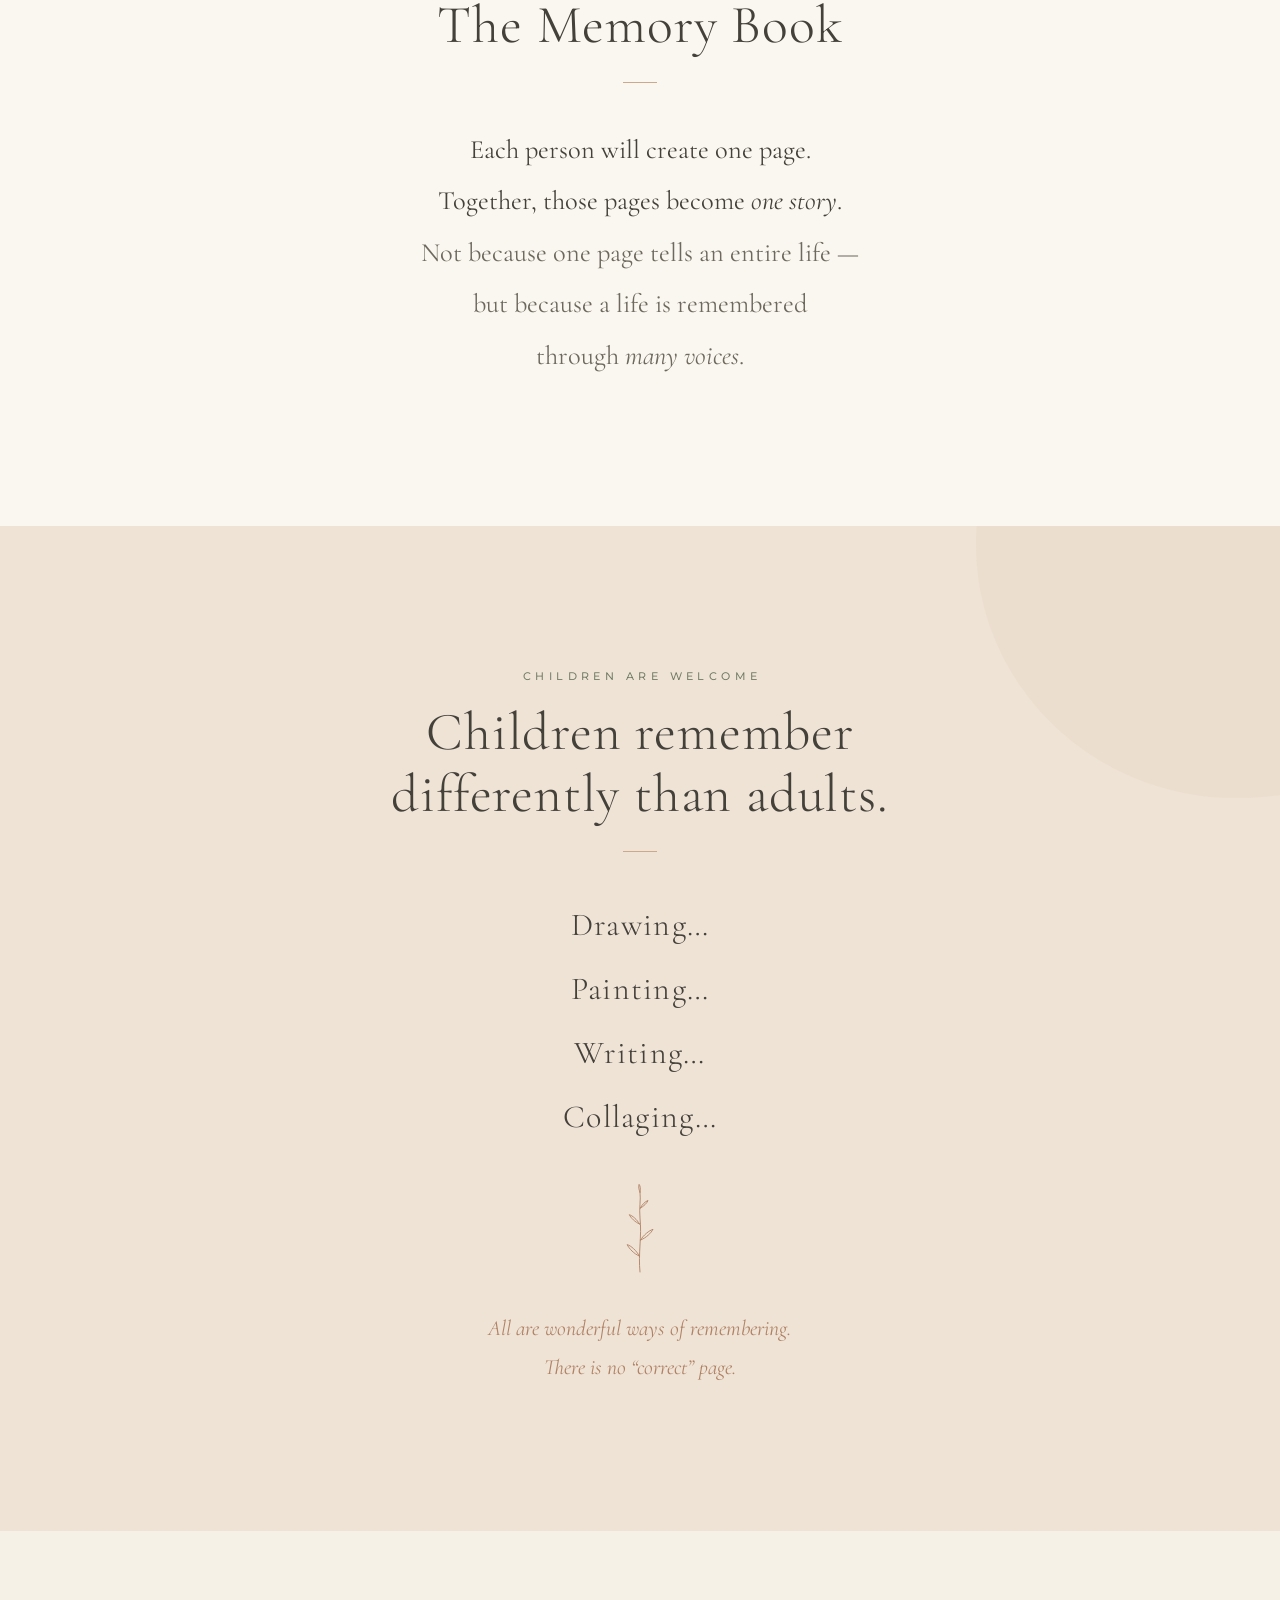
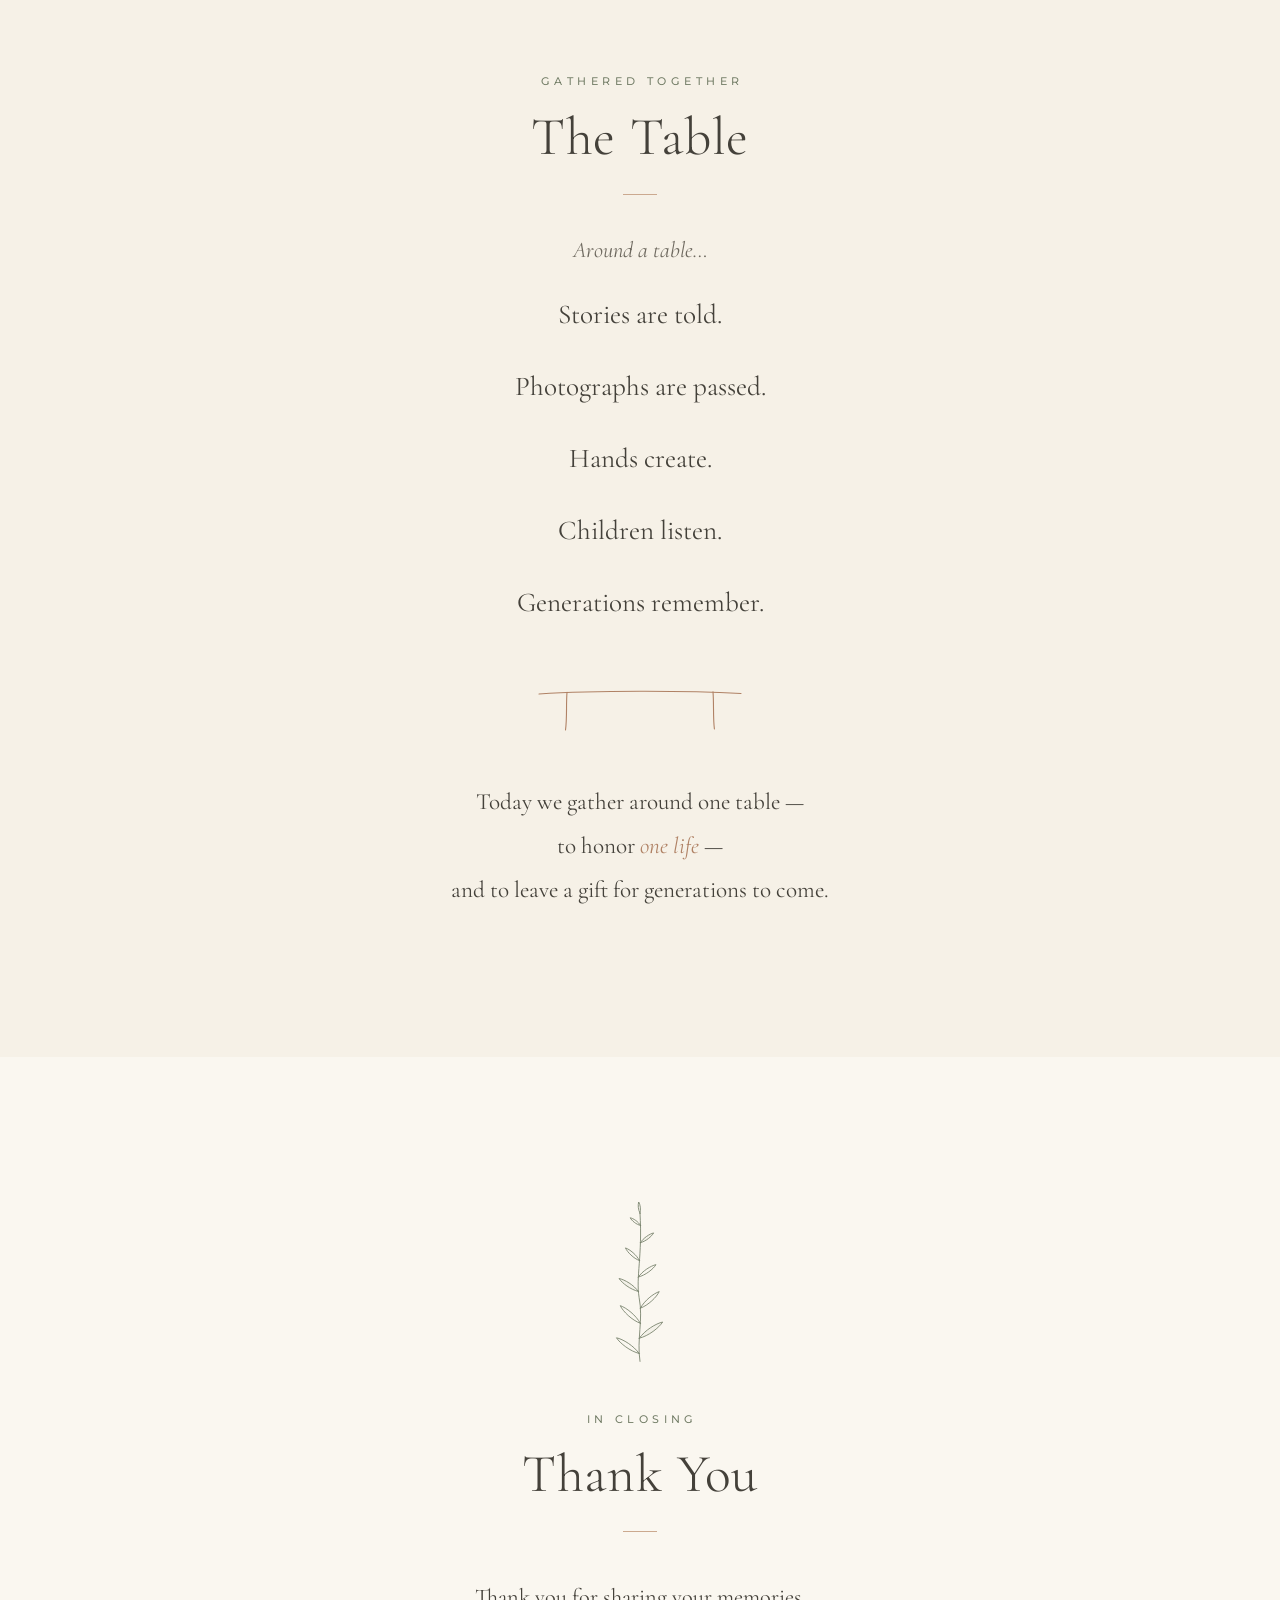
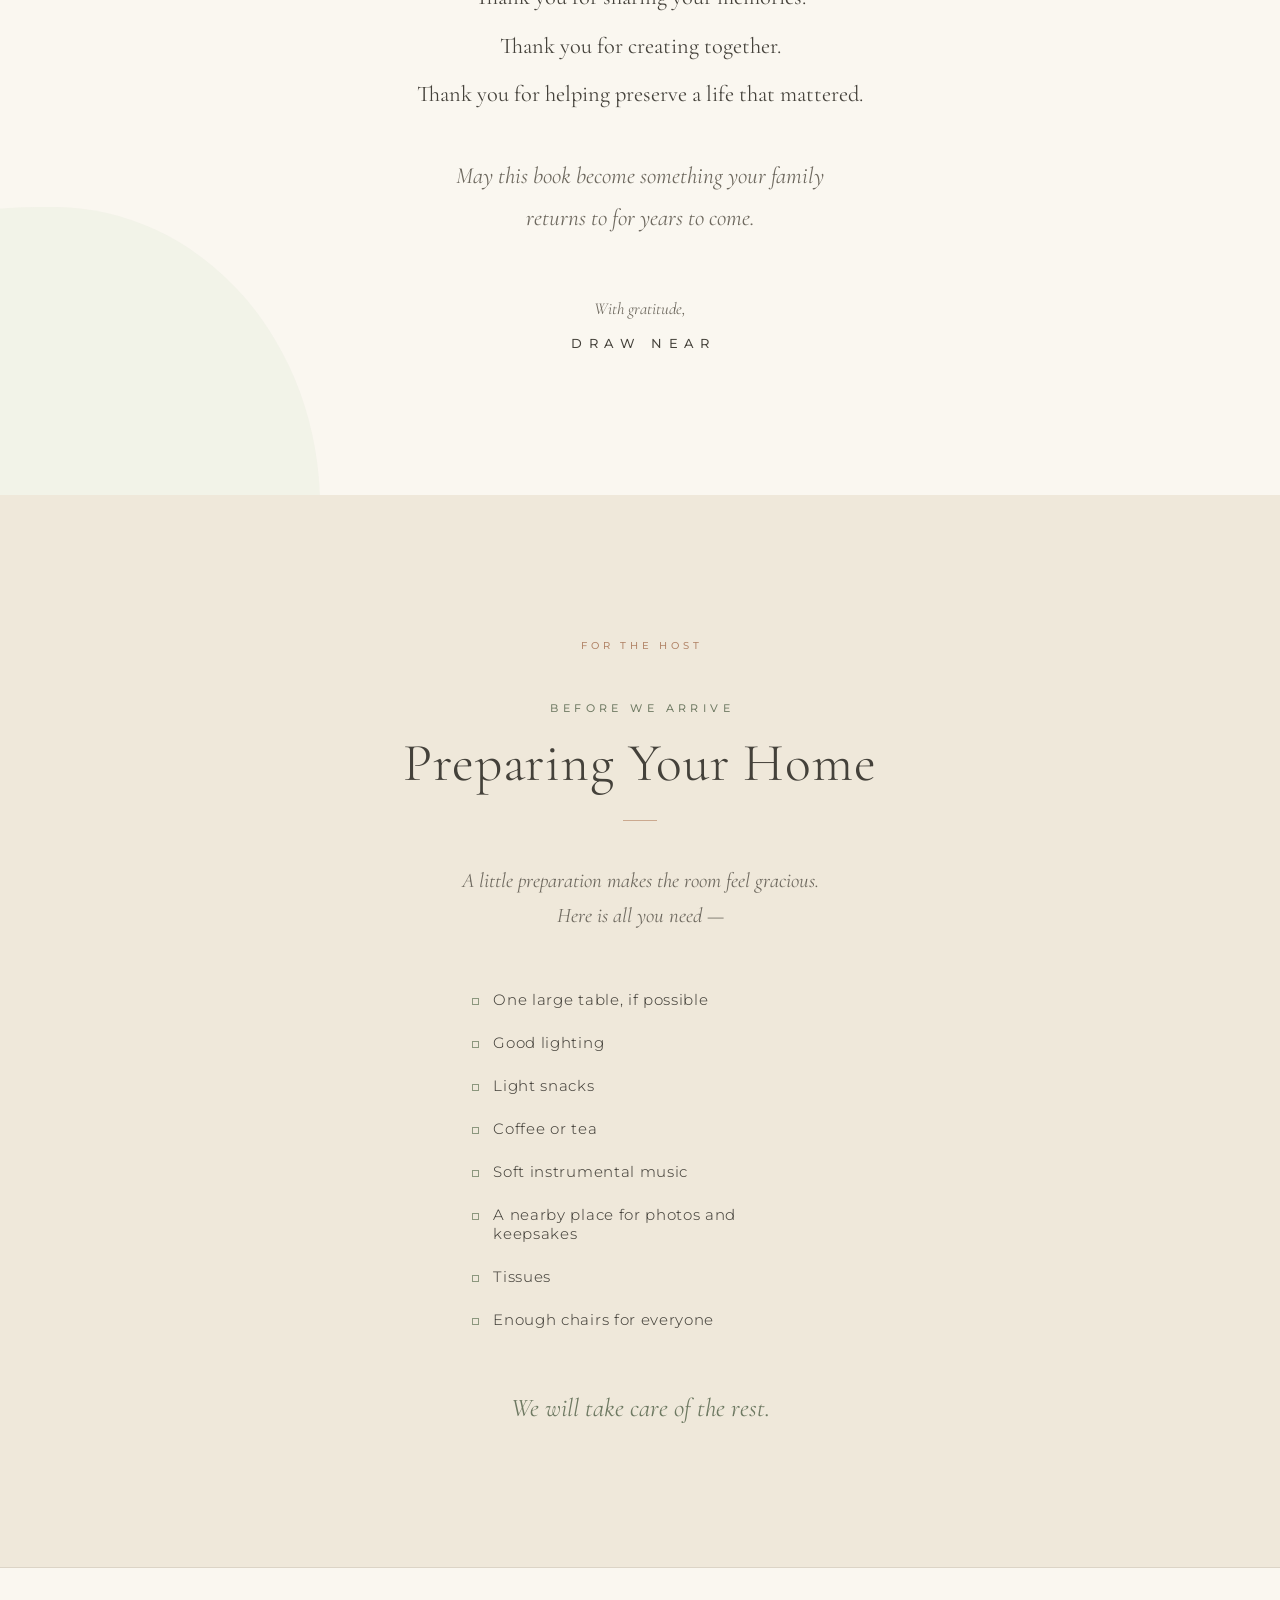
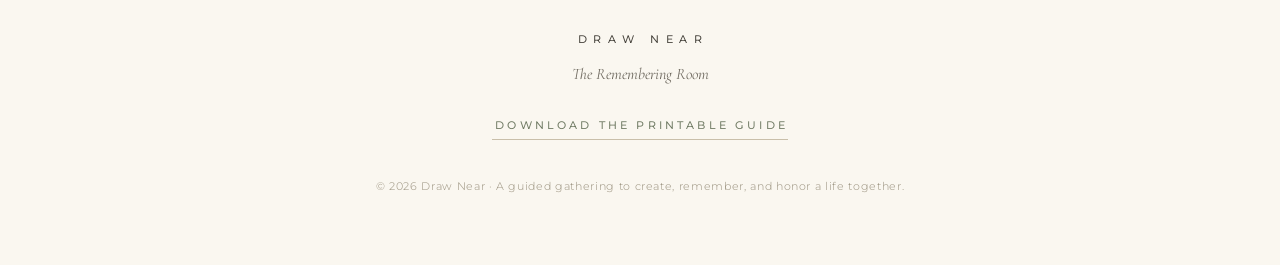
==== commit 9c9d0cac: "Restore the original botanical edition Replace the photography edition with the original design: spr" ====
--- a/index.html
+++ b/index.html
@@ -10,7 +10,6 @@
 <meta property="og:type" content="website">
 <meta name="theme-color" content="#F6F1E7">
 <link rel="icon" href="data:image/svg+xml,%3Csvg xmlns='http://www.w3.org/2000/svg' viewBox='0 0 60 90'%3E%3Cg fill='none' stroke='%236E7962' stroke-width='3' stroke-linecap='round'%3E%3Cpath d='M30 88 C 28 70, 32 52, 30 34 C 29 24, 31 16, 30 8'/%3E%3Cpath d='M29.3 72 C 26.5 66.5, 21 61.8, 17.2 60.6 C 18.9 64.4, 24.1 70, 29.3 72 Z'/%3E%3Cpath d='M30.6 56 C 36 54, 41.3 48.8, 43 45.3 C 39.2 46.5, 33.3 51.2, 30.6 56 Z'/%3E%3Cpath d='M29.5 40 C 27 35.5, 22.4 31.6, 19.3 30.7 C 20.7 33.7, 25.1 38.2, 29.5 40 Z'/%3E%3Cpath d='M30.4 24 C 33.8 22.4, 37 19, 38 16.5 C 35.3 17.4, 31.9 20.6, 30.4 24 Z'/%3E%3C/g%3E%3C/svg%3E">
-<link rel="preload" href="photos/cover.webp" as="image" type="image/webp">
 <link rel="preload" href="fonts/CG-340.woff2" as="font" type="font/woff2" crossorigin>
 <link rel="preload" href="fonts/CG-It-385.woff2" as="font" type="font/woff2" crossorigin>
 <link rel="preload" href="fonts/MS-330.woff2" as="font" type="font/woff2" crossorigin>
@@ -34,16 +33,36 @@
 
 <!-- ============ COVER ============ -->
 <section class="hero" id="top">
-  <div class="hero-photo rise" style="--d:0ms;">
-    <img src="photos/cover.webp" alt="Two generations of hands passing an old photograph across a wooden table" fetchpriority="high">
-  </div>
-
-  <div class="hero-body">
-    <div class="brand rise" style="--d:260ms;">Draw&nbsp;Near</div>
-    <div class="title-the rise" style="--d:400ms;">the</div>
-    <h1 class="rise" style="--d:520ms;">Remembering Room</h1>
-    <p class="tagline rise" style="--d:700ms;">A guided gathering to create, remember, and honor a life together.</p>
-  </div>
+  <div class="blob" aria-hidden="true" style="top:-14rem; right:-16rem; width:38rem; height:35rem; background:var(--sage-wash); opacity:.5; border-radius: 42% 58% 55% 45% / 55% 42% 58% 45%;"></div>
+  <div class="blob" aria-hidden="true" style="bottom:-18rem; left:-18rem; width:42rem; height:38rem; background:var(--clay-wash); opacity:.45; border-radius: 58% 42% 45% 55% / 45% 58% 42% 55%;"></div>
+
+  <div class="brand rise" style="--d:0ms;">Draw&nbsp;Near</div>
+  <div class="brand-tick rise" style="--d:120ms;"></div>
+
+  <div class="sprig rise" aria-hidden="true" style="--d:240ms;">
+    <svg class="bot" width="170" height="300" viewBox="0 0 170 300" style="stroke:#76816A; stroke-width:1;">
+      <path d="M85.0 292.0 C 80.0 258.0, 90.0 226.0, 84.0 192.0 C 79.0 160.0, 90.0 128.0, 84.0 96.0 C 80.0 72.0, 88.0 48.0, 85.0 18.0"/>
+      <path d="M83.9 281.9 C 75.2 269.7, 57.7 259.4, 47.5 257.2 C 53.3 265.9, 69.3 278.3, 83.9 281.9 Z"/>
+      <path d="M83.6 263.8 C 98.7 259.5, 115.0 245.8, 120.7 236.6 C 110.2 239.3, 92.3 250.8, 83.6 263.8 Z" style="fill:#8C977E; fill-opacity:.06;"/>
+      <path d="M84.7 244.0 C 77.6 230.4, 61.3 217.6, 51.3 213.9 C 56.0 223.5, 70.5 238.3, 84.7 244.0 Z"/>
+      <path d="M85.9 224.2 C 100.0 220.2, 115.2 207.5, 120.6 198.8 C 110.7 201.3, 94.0 211.9, 85.9 224.2 Z"/>
+      <path d="M85.5 204.2 C 77.3 192.8, 60.9 183.4, 51.4 181.5 C 56.8 189.5, 71.9 201.0, 85.5 204.2 Z" style="fill:#8C977E; fill-opacity:.06;"/>
+      <path d="M82.8 180.5 C 95.6 175.6, 108.7 162.7, 113.1 154.3 C 104.1 157.4, 89.4 168.5, 82.8 180.5 Z"/>
+      <path d="M83.0 161.3 C 76.9 149.9, 63.0 139.2, 54.5 136.2 C 58.5 144.2, 70.9 156.6, 83.0 161.3 Z"/>
+      <path d="M84.7 140.2 C 96.7 137.4, 110.0 127.5, 114.8 120.4 C 106.4 122.1, 92.0 130.2, 84.7 140.2 Z" style="fill:#8C977E; fill-opacity:.06;"/>
+      <path d="M85.8 119.0 C 80.1 109.3, 67.6 100.7, 60.0 98.5 C 63.8 105.4, 75.1 115.6, 85.8 119.0 Z"/>
+      <path d="M84.9 101.8 C 94.3 97.5, 103.3 87.1, 106.0 80.4 C 99.4 83.2, 89.0 92.3, 84.9 101.8 Z"/>
+      <path d="M82.9 83.0 C 78.0 75.1, 67.6 68.3, 61.3 66.8 C 64.5 72.4, 73.9 80.5, 82.9 83.0 Z" style="fill:#8C977E; fill-opacity:.06;"/>
+      <path d="M83.6 65.3 C 91.7 63.7, 100.5 57.0, 103.6 52.1 C 98.0 53.1, 88.3 58.5, 83.6 65.3 Z"/>
+      <path d="M85.1 46.8 C 82.2 40.5, 74.9 34.8, 70.3 33.4 C 72.2 37.8, 78.6 44.5, 85.1 46.8 Z"/>
+      <path d="M85.7 30.3 C 91.1 28.9, 96.5 23.8, 98.2 20.2 C 94.3 21.1, 88.2 25.3, 85.7 30.3 Z"/>
+      <path d="M85.0 18.0 C 86.3 12.6, 84.9 5.3, 83.0 2.0 C 82.0 5.7, 82.4 13.1, 85.0 18.0 Z"/>
+    </svg>
+  </div>
+
+  <div class="title-the rise" style="--d:420ms;">the</div>
+  <h1 class="rise" style="--d:540ms;">Remembering Room</h1>
+  <p class="tagline rise" style="--d:720ms;">A guided gathering to create, remember, and honor a life together.</p>
 
   <div class="scroll-cue rise" aria-hidden="true" style="--d:1100ms;"></div>
 </section>
@@ -79,10 +98,6 @@
     </p>
 
     <div class="closing" data-reveal>Simply come as you are.</div>
-
-    <figure class="photo welcome-plate" data-reveal>
-      <img src="photos/letters.webp" alt="Handwritten letters tied with ribbon on a linen cloth" loading="lazy">
-    </figure>
   </div>
 
   <div class="margin-stem" aria-hidden="true" data-reveal>
@@ -154,10 +169,6 @@
       <div class="item"><span class="sq"></span>Anything that tells a story</div>
     </div>
 
-    <figure class="photo bring-plate" data-reveal>
-      <img src="photos/keepsakes-flatlay.webp" alt="Keepsakes laid out on linen — photographs, letters, pressed flowers, and small mementos" loading="lazy">
-    </figure>
-
     <div class="foot" data-reveal>
       <div class="line1">Don’t worry if you don’t have any of these.</div>
       <div class="line2">Your memories are enough.</div>
@@ -219,9 +230,12 @@
 <!-- ============ THE MEMORY BOOK ============ -->
 <section class="book">
   <div class="inner">
-    <figure class="photo book-plate" data-reveal>
-      <img src="photos/album.webp" alt="Hands turning the pages of a handmade memory album" loading="lazy">
-    </figure>
+    <div class="icon" aria-hidden="true" data-reveal>
+      <svg class="bot" width="150" height="76" viewBox="0 0 150 76" style="stroke:#6E695F; stroke-width:1;">
+        <path d="M75 16 C 61 7, 38 4, 21 10 C 20.3 27, 20.7 44, 20 60 C 38 54, 61 57, 75 66 C 89 57, 112 54, 130 60 C 129.3 44, 129.7 27, 129 10 C 112 4, 89 7, 75 16"/>
+        <path d="M75 16 C 74.5 33, 75.4 50, 75 66"/>
+      </svg>
+    </div>
 
     <div data-reveal>
       <div class="label">One book, many voices</div>
@@ -239,12 +253,8 @@
 </section>
 
 <!-- ============ FOR CHILDREN ============ -->
-<section class="children">
-  <div class="photo children-band" data-reveal>
-    <img src="photos/child.webp" alt="A child drawing with crayons at a wooden table" loading="lazy">
-  </div>
-
-  <div class="blob" aria-hidden="true" style="bottom:-16rem; right:-17rem; width:36rem; height:33rem; background:#E9D9C8; opacity:.5; border-radius: 48% 52% 55% 45% / 52% 48% 52% 48%;"></div>
+<section class="children plate">
+  <div class="blob" aria-hidden="true" style="top:-16rem; right:-17rem; width:36rem; height:33rem; background:#E9D9C8; opacity:.5; border-radius: 48% 52% 55% 45% / 52% 48% 52% 48%;"></div>
 
   <div class="inner">
     <div data-reveal>
@@ -297,9 +307,13 @@
       <div>Generations remember.</div>
     </div>
 
-    <figure class="photo table-plate" data-reveal>
-      <img src="photos/table.webp" alt="A family gathered around a wooden table with coffee, flowers, and old photographs" loading="lazy">
-    </figure>
+    <div class="table-art" aria-hidden="true" data-reveal>
+      <svg class="bot" width="230" height="58" viewBox="0 0 230 58" style="stroke:#B08265; stroke-width:1.1;">
+        <path d="M14 13 C 70 9.5, 160 9.5, 216 12.5"/>
+        <path d="M42 11.2 C 41 24, 42.2 37, 40.5 49"/>
+        <path d="M188 10.9 C 189 23, 187.9 36, 189.4 48"/>
+      </svg>
+    </div>
 
     <div class="gather" data-reveal>
       Today we gather around one table —<br>
@@ -314,9 +328,21 @@
   <div class="blob" aria-hidden="true" style="bottom:-17rem; left:-18rem; width:38rem; height:35rem; background:var(--sage-wash); opacity:.4; border-radius: 55% 45% 48% 52% / 45% 55% 48% 52%;"></div>
 
   <div class="inner">
-    <figure class="photo thanks-plate" data-reveal>
-      <img src="photos/keepsake.webp" alt="Hands holding a small keepsake wrapped in soft paper" loading="lazy">
-    </figure>
+    <div class="sprig" aria-hidden="true" data-reveal>
+      <svg class="bot" width="112" height="164" viewBox="0 0 130 190" style="stroke:#76816A; stroke-width:1;">
+        <path d="M65.0 186.0 C 61.0 160.0, 69.0 138.0, 64.0 112.0 C 60.0 88.0, 68.0 64.0, 65.0 14.0"/>
+        <path d="M64.0 176.8 C 57.8 167.8, 45.2 160.2, 37.7 158.6 C 41.8 165.0, 53.4 174.2, 64.0 176.8 Z"/>
+        <path d="M64.2 159.1 C 75.1 156.4, 87.1 146.9, 91.3 140.3 C 83.6 142.0, 70.6 149.8, 64.2 159.1 Z" style="fill:#8C977E; fill-opacity:.06;"/>
+        <path d="M65.4 141.8 C 60.4 132.4, 49.1 123.7, 42.1 121.3 C 45.3 128.0, 55.4 138.1, 65.4 141.8 Z"/>
+        <path d="M65.5 124.2 C 74.8 120.8, 84.3 111.3, 87.3 105.0 C 80.7 107.2, 70.1 115.4, 65.5 124.2 Z"/>
+        <path d="M63.1 104.8 C 57.8 97.2, 47.0 91.0, 40.7 89.8 C 44.2 95.2, 54.1 102.7, 63.1 104.8 Z" style="fill:#8C977E; fill-opacity:.06;"/>
+        <path d="M63.1 88.1 C 71.4 86.0, 80.4 78.8, 83.5 73.7 C 77.7 75.0, 67.8 81.0, 63.1 88.1 Z"/>
+        <path d="M64.4 69.0 C 61.0 62.2, 53.1 56.0, 48.1 54.3 C 50.3 59.1, 57.3 66.4, 64.4 69.0 Z"/>
+        <path d="M65.5 48.2 C 71.9 46.6, 78.6 40.9, 80.8 36.9 C 76.4 37.9, 68.9 42.6, 65.5 48.2 Z" style="fill:#8C977E; fill-opacity:.06;"/>
+        <path d="M65.6 28.2 C 63.0 23.7, 57.2 20.0, 53.6 19.3 C 55.3 22.5, 60.5 27.1, 65.6 28.2 Z"/>
+        <path d="M65.0 14.0 C 66.3 9.6, 65.2 3.7, 63.5 1.0 C 62.5 4.0, 62.7 10.0, 65.0 14.0 Z"/>
+      </svg>
+    </div>
 
     <div data-reveal>
       <div class="label">In closing</div>
--- a/styles.css
+++ b/styles.css
@@ -222,16 +222,6 @@
   justify-content: center;
 }
 
-/* ---------------- photography ---------------- */
-
-.photo { overflow: hidden; margin: 0; }
-.photo img {
-  width: 100%;
-  height: 100%;
-  object-fit: cover;
-  display: block;
-}
-
 /* ---------------- hero ---------------- */
 
 .hero {
@@ -239,40 +229,10 @@
   min-height: 100svh;
   display: flex;
   flex-direction: column;
-  text-align: center;
-  padding: 0;
-}
-
-.hero-photo {
-  position: relative;
-  width: 100%;
-  height: clamp(19rem, 52svh, 36rem);
-  overflow: hidden;
-}
-.hero-photo img {
-  width: 100%;
-  height: 100%;
-  object-fit: cover;
-  object-position: center 35%;
-  display: block;
-}
-.hero-photo::after {
-  content: '';
-  position: absolute;
-  inset: 0;
-  background: linear-gradient(180deg,
-    rgba(246,241,231,0) 62%,
-    rgba(246,241,231,.55) 86%,
-    var(--cream) 100%);
-}
-
-.hero-body {
-  flex: 1;
-  display: flex;
-  flex-direction: column;
   align-items: center;
   justify-content: center;
-  padding: 2.4rem 1.5rem 5.5rem;
+  text-align: center;
+  padding: 5.5rem 1.5rem 6.5rem;
 }
 
 .hero .brand {
@@ -283,8 +243,16 @@
   text-indent: 0.58em;
   text-transform: uppercase;
   color: var(--char);
-  margin-bottom: 1.7rem;
-}
+}
+
+.hero .brand-tick {
+  width: 1px;
+  height: 2.1rem;
+  background: var(--clay-soft);
+  margin: 1.3rem auto 2.6rem;
+}
+
+.hero .sprig svg { margin: 0 auto; height: clamp(170px, 26vh, 250px); width: auto; }
 
 .hero .title-the {
   font-family: var(--serif);
@@ -292,6 +260,7 @@
   font-weight: 350;
   font-size: clamp(1.35rem, 1.1rem + 1.2vw, 1.8rem);
   color: var(--clay);
+  margin-top: 2.8rem;
 }
 
 .hero h1 {
@@ -380,12 +349,6 @@
   margin-top: 2.4rem;
 }
 
-.welcome-plate {
-  margin-top: 3.2rem;
-  aspect-ratio: 5 / 2;
-}
-.welcome-plate img { object-position: center 58%; }
-
 .welcome .margin-stem {
   position: absolute;
   right: 4vw;
@@ -442,12 +405,6 @@
   font-size: 1rem;
 }
 
-.bring-plate {
-  margin: 3.4rem auto 0;
-  max-width: 34rem;
-  aspect-ratio: 16 / 7;
-}
-
 .bring .foot { margin-top: 3.4rem; }
 .bring .foot .line1 {
   font-family: var(--sans);
@@ -523,11 +480,7 @@
 
 /* ---------------- memory book ---------------- */
 
-.book-plate {
-  margin: 0 auto 3.2rem;
-  max-width: 26rem;
-  aspect-ratio: 4 / 3;
-}
+.book .icon { display: flex; justify-content: center; margin-bottom: 2.6rem; }
 
 .book .statement {
   font-family: var(--serif);
@@ -540,16 +493,7 @@
 
 /* ---------------- children (clay plate) ---------------- */
 
-.children { background: var(--clay-wash); padding-top: 0; }
-
-.children-band {
-  width: 100vw;
-  margin-left: 50%;
-  transform: translateX(-50%);
-  height: clamp(15rem, 42svh, 26rem);
-  margin-bottom: var(--pause);
-}
-.children-band img { object-position: center 40%; }
+.children { background: var(--clay-wash); }
 
 .children .ways {
   font-family: var(--serif);
@@ -593,11 +537,7 @@
   margin-top: 1rem;
 }
 
-.table-plate {
-  margin: 3rem auto 0;
-  max-width: 38rem;
-  aspect-ratio: 5 / 2;
-}
+.table-pg .table-art { display: flex; justify-content: center; margin-top: 2.6rem; }
 
 .table-pg .gather {
   font-family: var(--serif);
@@ -610,11 +550,7 @@
 
 /* ---------------- thank you ---------------- */
 
-.thanks-plate {
-  margin: 0 auto 3.2rem;
-  max-width: 15rem;
-  aspect-ratio: 5 / 6;
-}
+.thanks .sprig { display: flex; justify-content: center; margin-bottom: 3rem; }
 
 .thanks .grats {
   font-family: var(--serif);
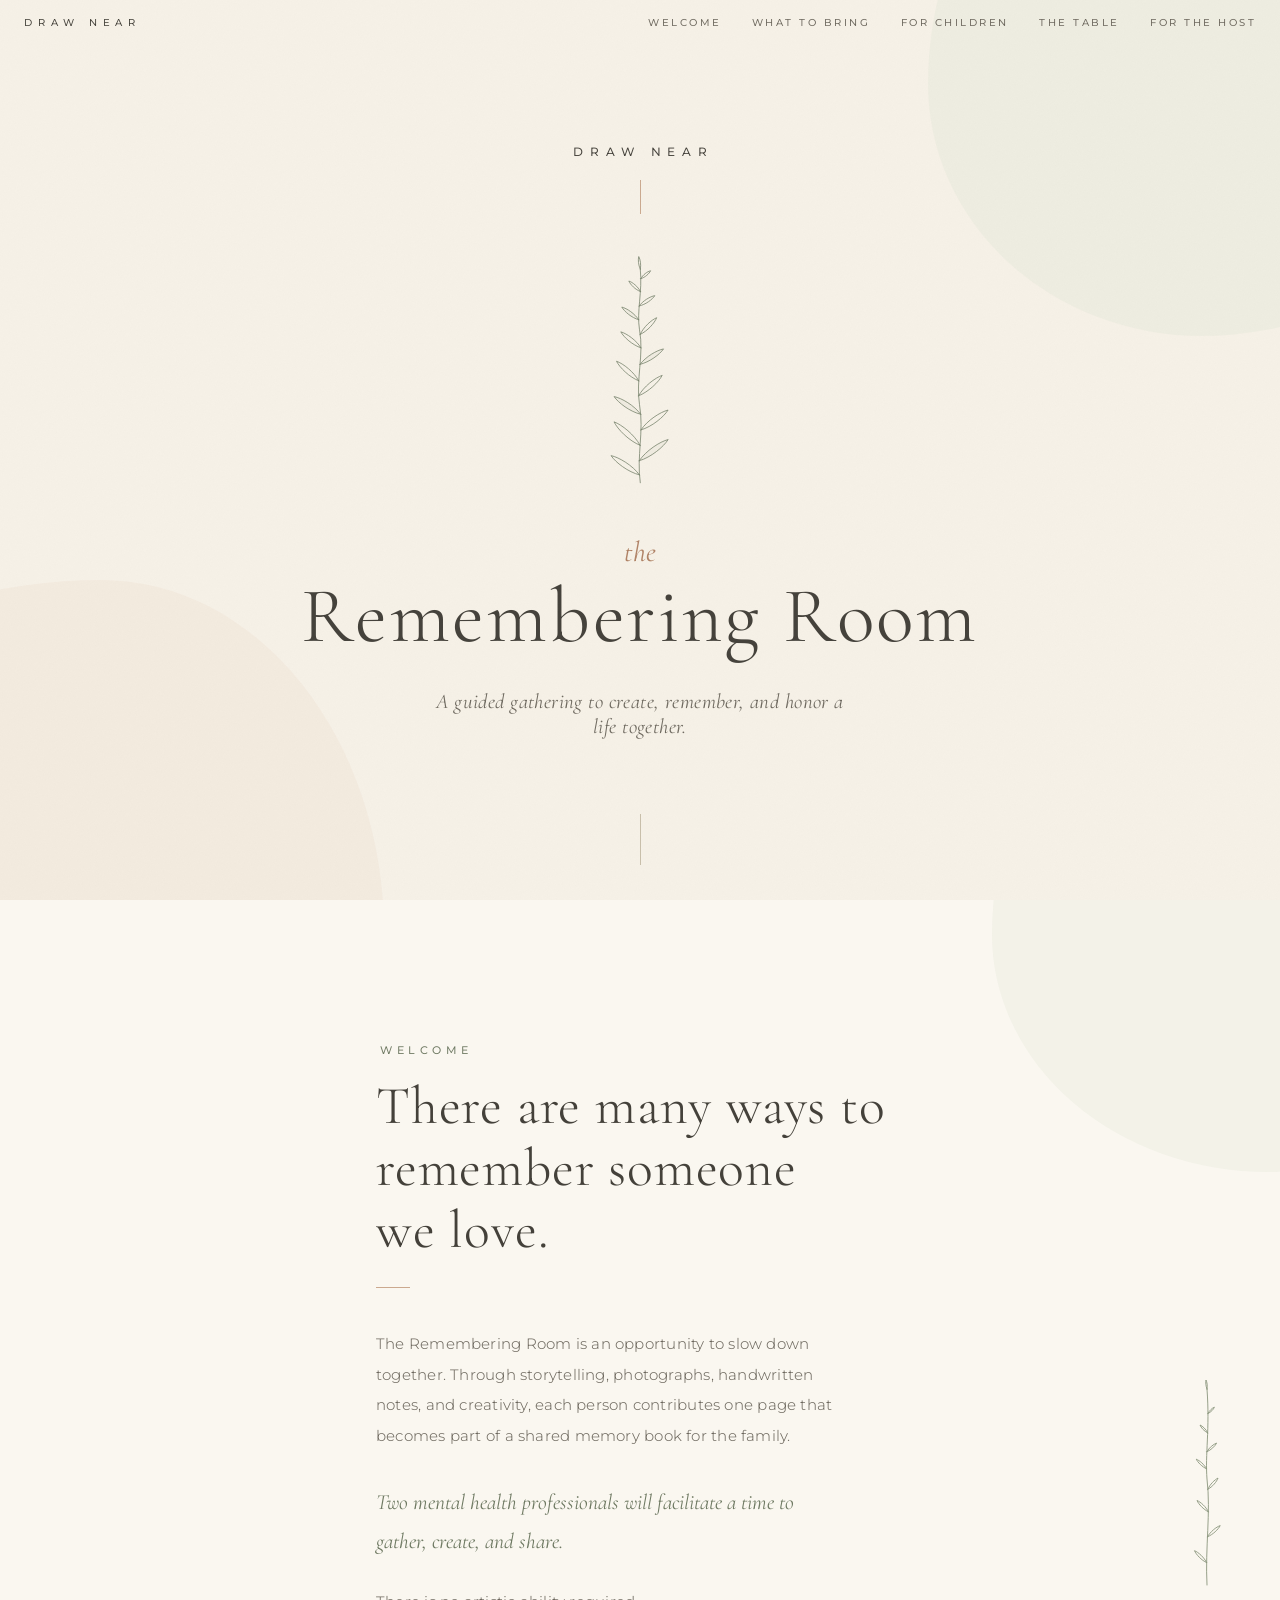
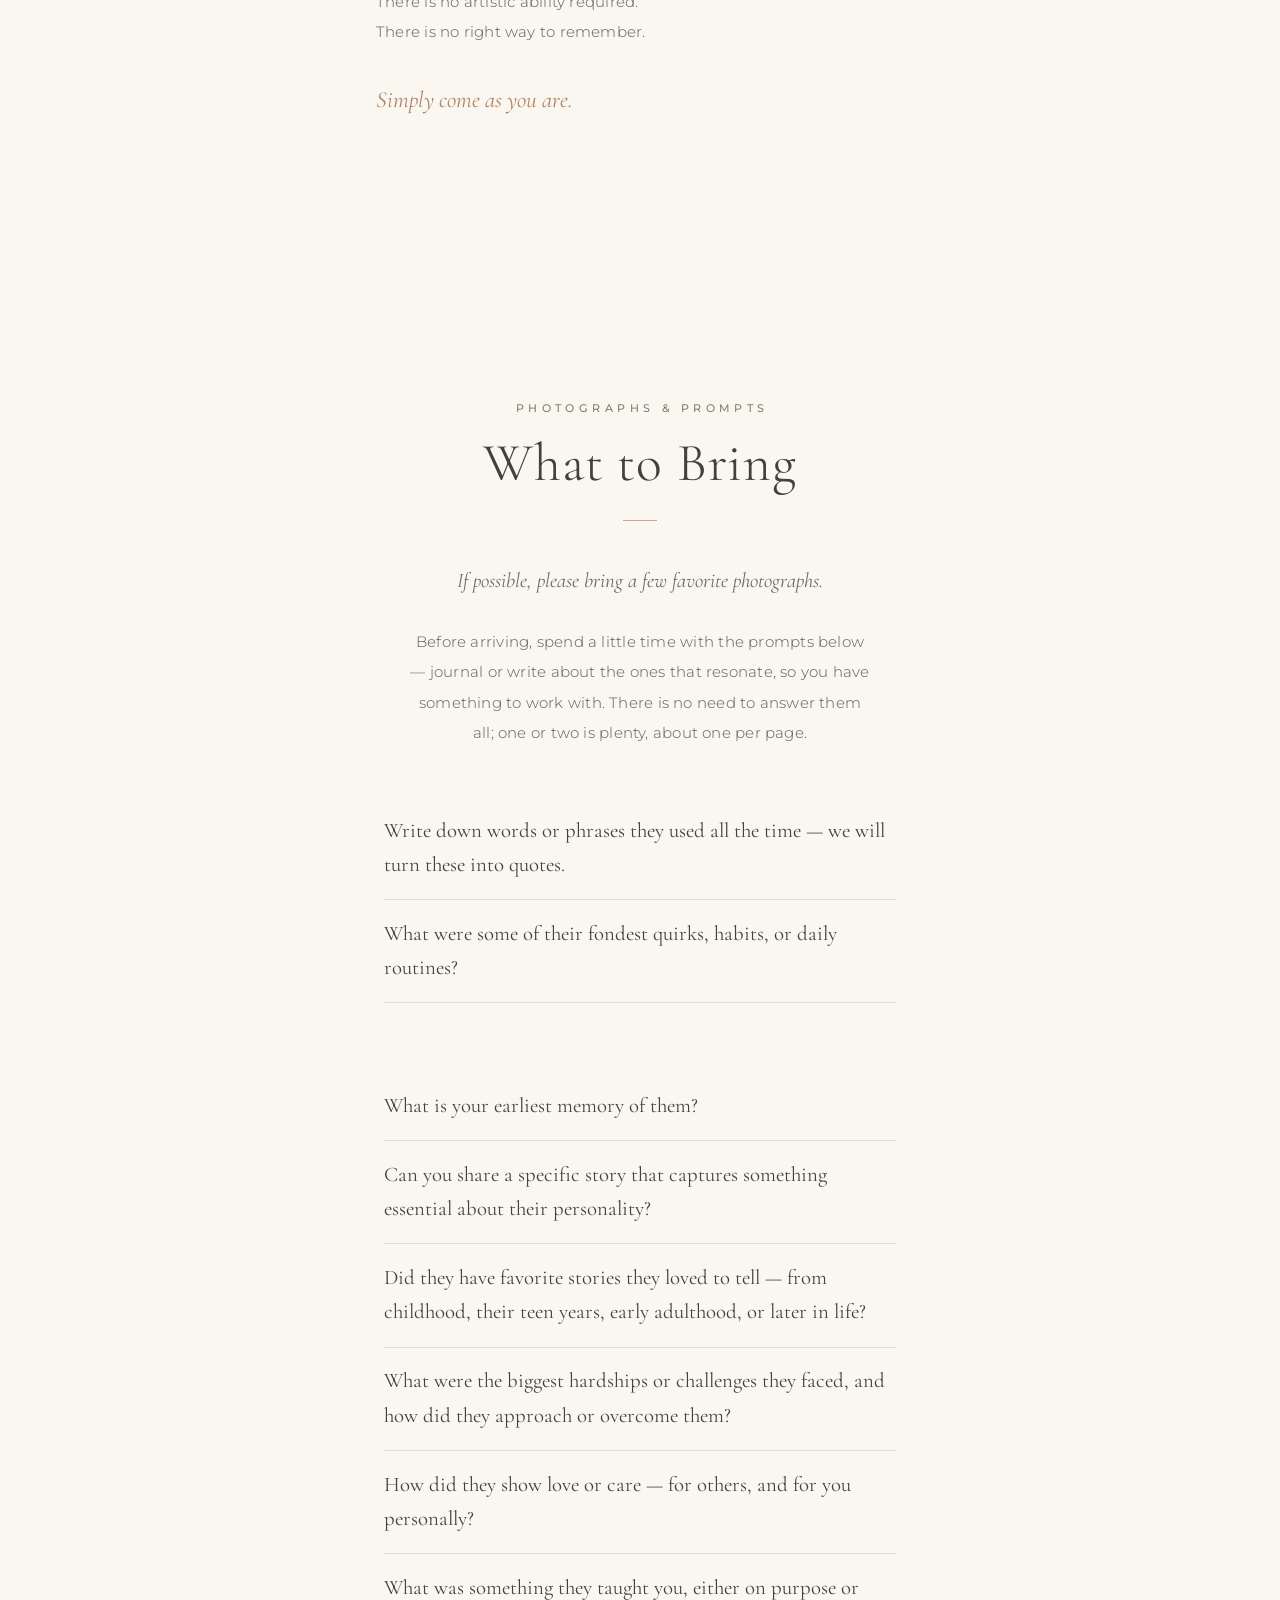
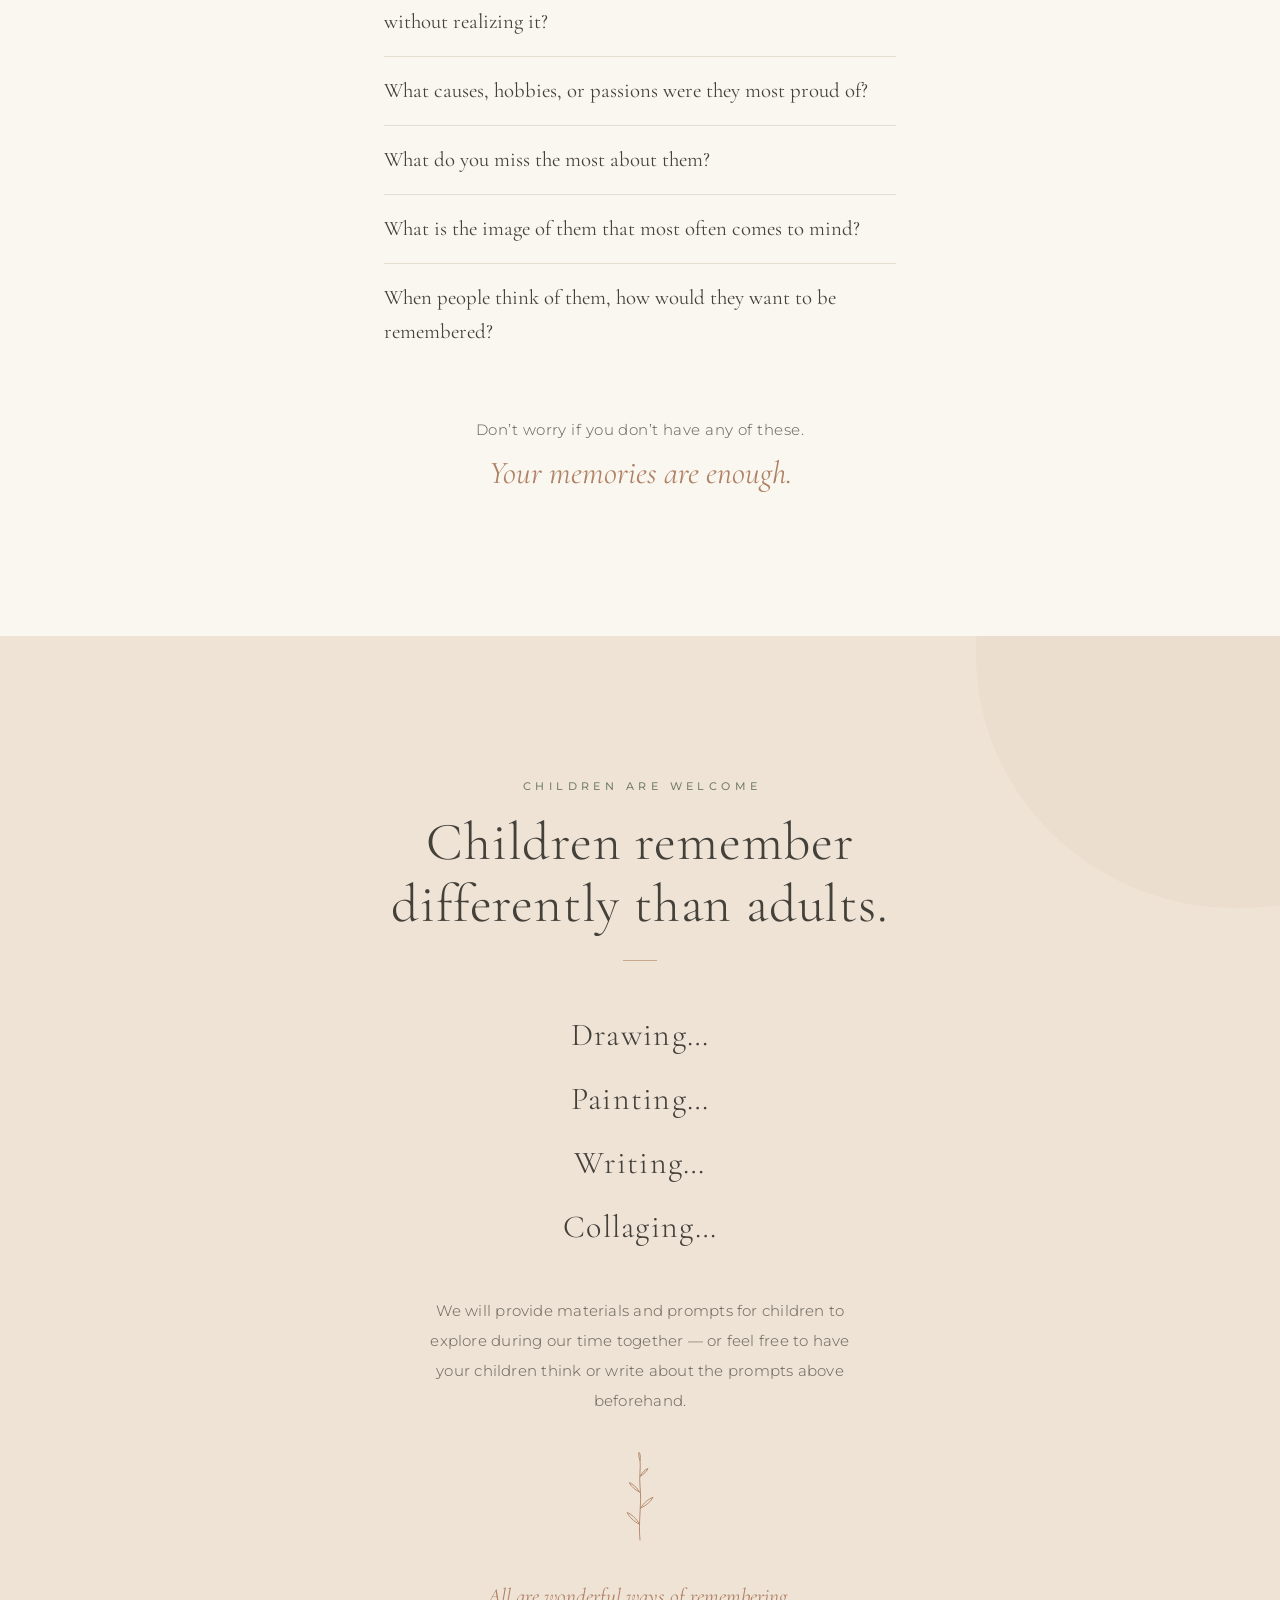
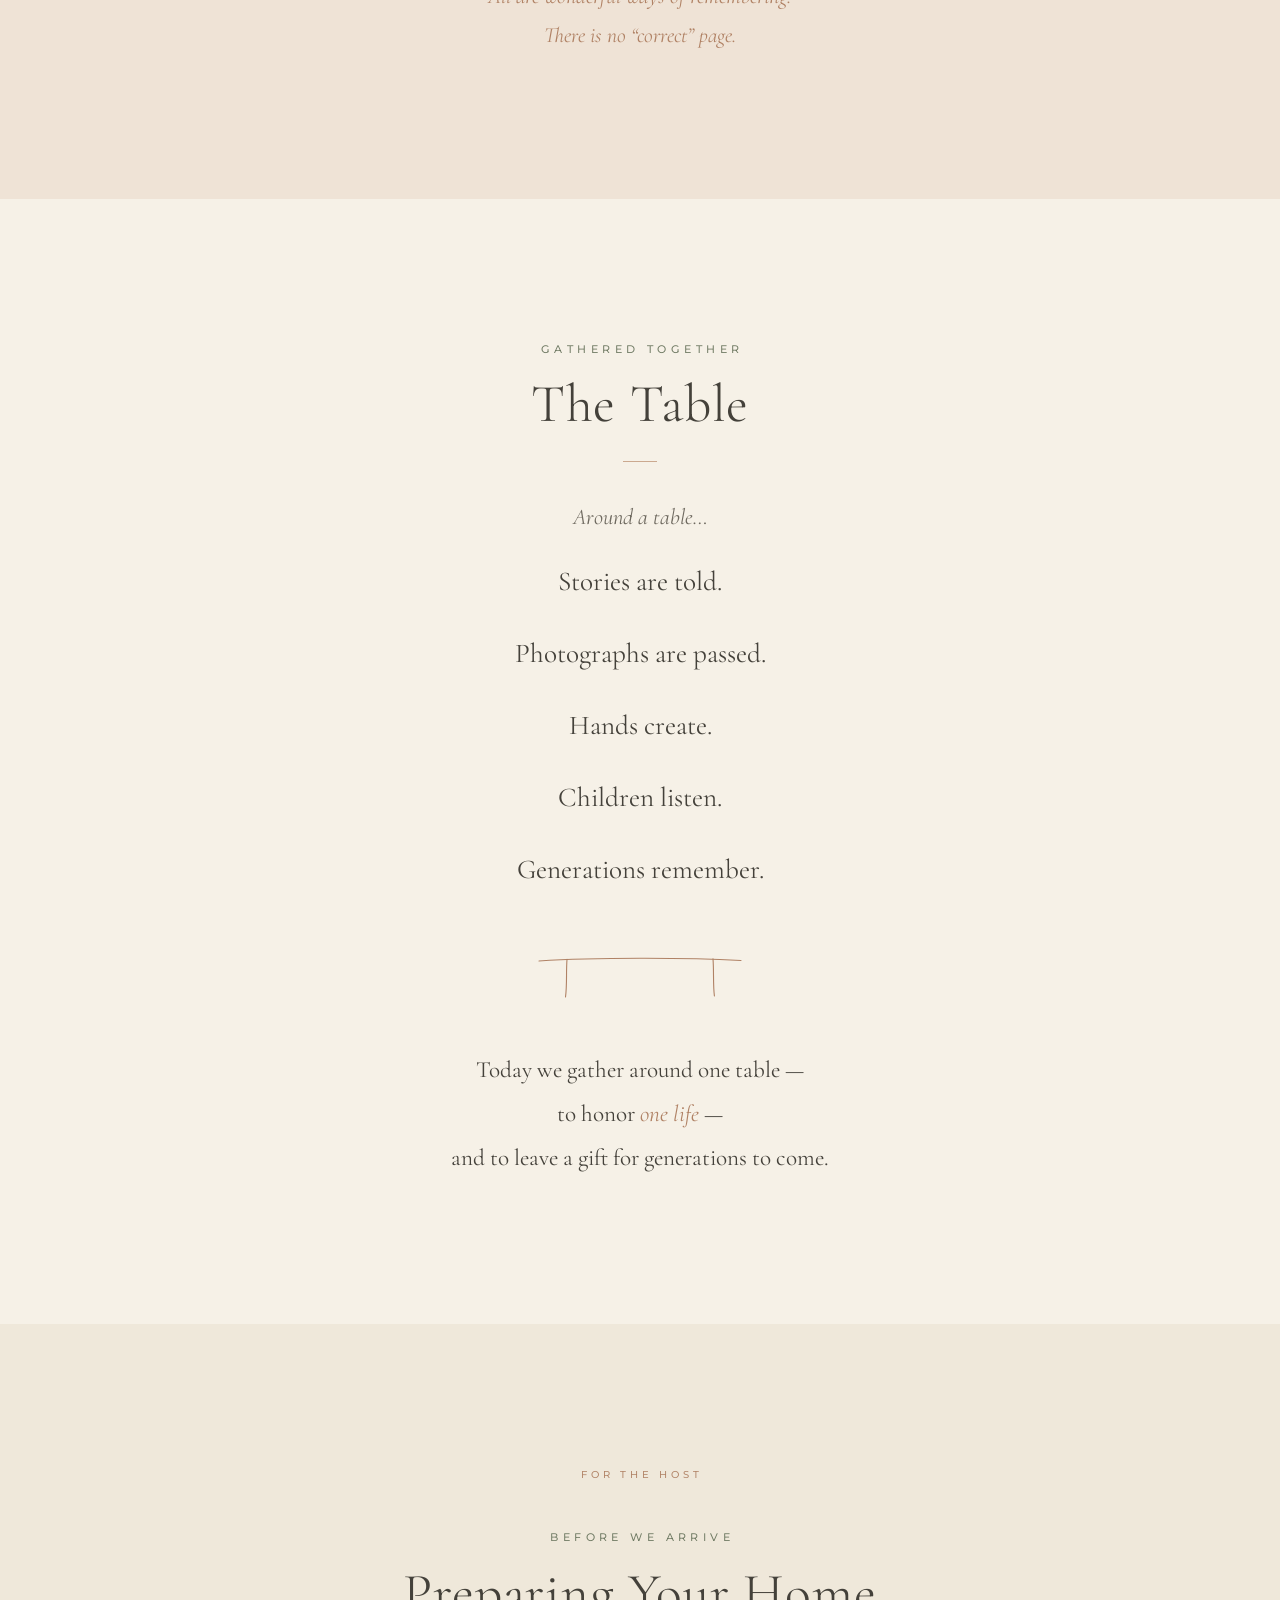
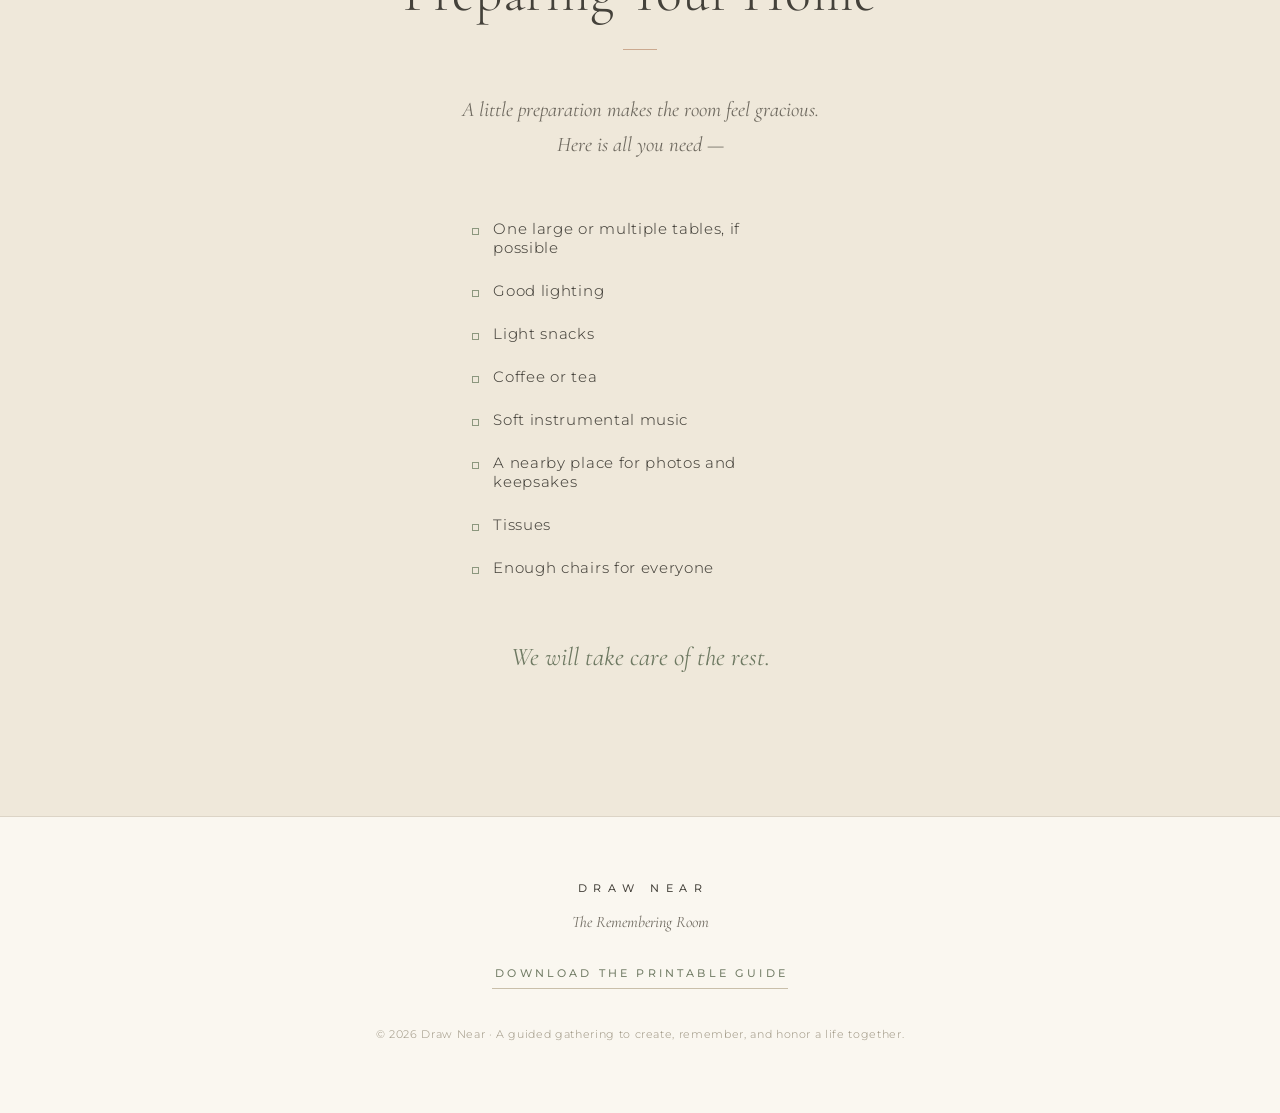
==== commit 9e616c4a: "Simplify the guide per client feedback and add site navigation Content: fold What to Expect into Wel" ====
--- a/index.html
+++ b/index.html
@@ -28,7 +28,15 @@
 <div class="grain" aria-hidden="true"></div>
 
 <header class="site-head">
-  <a href="#top">Draw&nbsp;Near</a>
+  <a class="brand-link" href="#top">Draw&nbsp;Near</a>
+  <nav class="site-nav" id="site-nav" aria-label="Guide sections">
+    <a href="#welcome">Welcome</a>
+    <a href="#bring">What to Bring</a>
+    <a href="#children">For Children</a>
+    <a href="#table">The Table</a>
+    <a href="#host">For the Host</a>
+  </nav>
+  <button class="menu-toggle" type="button" aria-expanded="false" aria-controls="site-nav">Menu</button>
 </header>
 
 <!-- ============ COVER ============ -->
@@ -68,7 +76,7 @@
 </section>
 
 <!-- ============ WELCOME ============ -->
-<section class="welcome">
+<section class="welcome" id="welcome">
   <div class="blob" aria-hidden="true" style="top:-16rem; right:-18rem; width:36rem; height:33rem; background:var(--sage-wash); opacity:.42; border-radius: 45% 55% 52% 48% / 55% 45% 55% 45%;"></div>
 
   <div class="inner">
@@ -78,21 +86,19 @@
       <hr class="rule rule--left">
     </div>
 
-    <div class="mem-lines" data-reveal>
-      Some memories make us laugh.<br>
-      Some bring tears.<br>
-      Some are stories we’ve told a hundred times.<br>
-      <em>Others have never been spoken aloud.</em>
-    </div>
-
-    <p class="body-text" data-reveal>
+    <p class="body-text" data-reveal style="margin-top:2.6rem;">
       The Remembering Room is an opportunity to slow down together.
       Through storytelling, photographs, handwritten notes, and creativity,
       each person contributes one page that becomes part of a shared
       memory book for the family.
     </p>
 
-    <p class="body-text" data-reveal style="margin-top:1.2rem;">
+    <p class="facilitate" data-reveal>
+      Two mental health professionals will facilitate a time
+      to gather, create, and share.
+    </p>
+
+    <p class="body-text" data-reveal style="margin-top:1.6rem;">
       There is no artistic ability required.<br>
       There is no right way to remember.
     </p>
@@ -116,58 +122,39 @@
   </div>
 </section>
 
-<!-- ============ WHAT TO EXPECT ============ -->
-<section class="expect">
-  <div class="inner">
-    <div data-reveal>
-      <div class="label">Our time together</div>
-      <h2 class="display">What to Expect</h2>
-      <hr class="rule">
-    </div>
-
-    <p class="intro" data-reveal style="margin-top:2.6rem;">Our gathering will last approximately three hours.<br>During our time together we will —</p>
-
-    <div class="acts serif-lines" data-reveal data-stagger>
-      <div>Welcome everyone</div>
-      <div>Share the purpose of the gathering</div>
-      <div>Create individual memory pages</div>
-      <div>Tell stories as we create</div>
-      <div>Assemble the memory book together</div>
-      <div>Close with a time of gratitude and reflection</div>
-    </div>
-
-    <p class="foot" data-reveal>
-      All art materials are provided.<br>
-      <em>No artistic experience is necessary.</em>
-    </p>
-  </div>
-</section>
-
 <!-- ============ WHAT TO BRING ============ -->
-<section class="bring">
-  <div class="inner">
-    <div data-reveal>
-      <div class="label">Keepsakes &amp; stories</div>
+<section class="bring" id="bring">
+  <div class="inner">
+    <div data-reveal>
+      <div class="label">Photographs &amp; prompts</div>
       <h2 class="display">What to Bring</h2>
       <hr class="rule">
     </div>
 
-    <p class="intro" data-reveal style="margin-top:2.6rem;">If possible, please bring one or two of the following —</p>
-
-    <div class="grid" data-reveal data-stagger>
-      <div class="item"><span class="sq"></span>A favorite photograph</div>
-      <div class="item"><span class="sq"></span>A funny story</div>
-      <div class="item"><span class="sq"></span>A handwritten letter</div>
-      <div class="item"><span class="sq"></span>A favorite saying</div>
-      <div class="item"><span class="sq"></span>A recipe</div>
-      <div class="item"><span class="sq"></span>A Bible verse <span class="note">(optional)</span></div>
-      <div class="item"><span class="sq"></span>A favorite quote</div>
-      <div class="item"><span class="sq"></span>Children’s artwork</div>
-      <div class="item"><span class="sq"></span>A meaningful object</div>
-      <div class="item"><span class="sq"></span>Ticket stubs and maps</div>
-      <div class="item"><span class="sq"></span>Small memorabilia</div>
-      <div class="item"><span class="sq"></span>Anything that tells a story</div>
-    </div>
+    <p class="intro" data-reveal style="margin-top:2.6rem;">If possible, please bring a few favorite photographs.</p>
+
+    <p class="how" data-reveal>
+      Before arriving, spend a little time with the prompts below —
+      journal or write about the ones that resonate, so you have
+      something to work with. There is no need to answer them all;
+      one or two is plenty, about one per page.
+    </p>
+
+    <ol class="prompts" data-reveal data-stagger>
+      <li>Write down words or phrases they used all the time — we will turn these into quotes.</li>
+      <li>What were some of their fondest quirks, habits, or daily routines?</li>
+      <li>How would you describe their laugh or sense of humor?</li>
+      <li>What is your earliest memory of them?</li>
+      <li>Can you share a specific story that captures something essential about their personality?</li>
+      <li>Did they have favorite stories they loved to tell — from childhood, their teen years, early adulthood, or later in life?</li>
+      <li>What were the biggest hardships or challenges they faced, and how did they approach or overcome them?</li>
+      <li>How did they show love or care — for others, and for you personally?</li>
+      <li>What was something they taught you, either on purpose or without realizing it?</li>
+      <li>What causes, hobbies, or passions were they most proud of?</li>
+      <li>What do you miss the most about them?</li>
+      <li>What is the image of them that most often comes to mind?</li>
+      <li>When people think of them, how would they want to be remembered?</li>
+    </ol>
 
     <div class="foot" data-reveal>
       <div class="line1">Don’t worry if you don’t have any of these.</div>
@@ -176,84 +163,8 @@
   </div>
 </section>
 
-<!-- ============ REFLECTION QUESTIONS ============ -->
-<section class="reflect">
-  <div class="inner">
-    <div data-reveal>
-      <div class="label">Before you begin</div>
-      <h2 class="display">Reflection Questions</h2>
-      <hr class="rule">
-    </div>
-
-    <p class="intro" data-reveal style="margin-top:2.6rem;">Choose one or two to inspire your page —</p>
-
-    <ol data-reveal data-stagger>
-      <li>What is your favorite memory?<span class="qsep"></span></li>
-      <li>What made them laugh?<span class="qsep"></span></li>
-      <li>What did they teach you?<span class="qsep"></span></li>
-      <li>What will you always remember?<span class="qsep"></span></li>
-      <li>What did they love?<span class="qsep"></span></li>
-      <li>What words remind you of them?<span class="qsep"></span></li>
-      <li>What is something you never want your family to forget?<span class="qsep"></span></li>
-      <li>If they could speak to future generations, what might they say?<span class="qsep"></span></li>
-      <li><em>What part of them lives on in you?</em><span class="qsep"></span></li>
-    </ol>
-  </div>
-</section>
-
-<!-- ============ GENTLE REMINDERS ============ -->
-<section class="remind plate">
-  <div class="blob" aria-hidden="true" style="top:-18rem; left:-18rem; width:40rem; height:37rem; background:#DDE3CE; opacity:.55; border-radius: 52% 48% 45% 55% / 48% 55% 45% 52%;"></div>
-  <div class="blob" aria-hidden="true" style="bottom:-19rem; right:-19rem; width:41rem; height:37rem; background:#DDE3CE; opacity:.45; border-radius: 45% 55% 58% 42% / 55% 45% 55% 45%;"></div>
-
-  <div class="inner">
-    <div data-reveal>
-      <div class="label">A few gentle reminders</div>
-      <h2 class="display">Everyone grieves differently.</h2>
-      <hr class="rule">
-    </div>
-
-    <div class="lead" data-reveal>Today…</div>
-
-    <div class="may" data-reveal data-stagger>
-      <div>You may laugh.</div>
-      <div>You may cry.</div>
-      <div>You may sit quietly.</div>
-      <div>You may tell stories.</div>
-      <div><em>You may simply create.</em></div>
-    </div>
-
-    <div class="foot" data-reveal>Every response is welcome</div>
-  </div>
-</section>
-
-<!-- ============ THE MEMORY BOOK ============ -->
-<section class="book">
-  <div class="inner">
-    <div class="icon" aria-hidden="true" data-reveal>
-      <svg class="bot" width="150" height="76" viewBox="0 0 150 76" style="stroke:#6E695F; stroke-width:1;">
-        <path d="M75 16 C 61 7, 38 4, 21 10 C 20.3 27, 20.7 44, 20 60 C 38 54, 61 57, 75 66 C 89 57, 112 54, 130 60 C 129.3 44, 129.7 27, 129 10 C 112 4, 89 7, 75 16"/>
-        <path d="M75 16 C 74.5 33, 75.4 50, 75 66"/>
-      </svg>
-    </div>
-
-    <div data-reveal>
-      <div class="label">One book, many voices</div>
-      <h2 class="display">The Memory Book</h2>
-      <hr class="rule">
-    </div>
-
-    <div class="statement" data-reveal>
-      Each person will create one page.<br>
-      Together, those pages become <em>one story</em>.<br>
-      <span class="quiet">Not because one page tells an entire life —<br>
-      but because a life is remembered<br>through <em>many voices</em>.</span>
-    </div>
-  </div>
-</section>
-
 <!-- ============ FOR CHILDREN ============ -->
-<section class="children plate">
+<section class="children plate" id="children">
   <div class="blob" aria-hidden="true" style="top:-16rem; right:-17rem; width:36rem; height:33rem; background:#E9D9C8; opacity:.5; border-radius: 48% 52% 55% 45% / 52% 48% 52% 48%;"></div>
 
   <div class="inner">
@@ -269,6 +180,12 @@
       <div>Writing…</div>
       <div>Collaging…</div>
     </div>
+
+    <p class="provide" data-reveal>
+      We will provide materials and prompts for children to explore
+      during our time together — or feel free to have your children
+      think or write about the prompts above beforehand.
+    </p>
 
     <div class="flower" aria-hidden="true" data-reveal>
       <svg class="bot" width="60" height="90" viewBox="0 0 60 90" style="stroke:#B08265; stroke-width:0.9;">
@@ -289,7 +206,7 @@
 </section>
 
 <!-- ============ THE TABLE ============ -->
-<section class="table-pg">
+<section class="table-pg" id="table">
   <div class="inner">
     <div data-reveal>
       <div class="label">Gathered together</div>
@@ -323,53 +240,8 @@
   </div>
 </section>
 
-<!-- ============ THANK YOU ============ -->
-<section class="thanks">
-  <div class="blob" aria-hidden="true" style="bottom:-17rem; left:-18rem; width:38rem; height:35rem; background:var(--sage-wash); opacity:.4; border-radius: 55% 45% 48% 52% / 45% 55% 48% 52%;"></div>
-
-  <div class="inner">
-    <div class="sprig" aria-hidden="true" data-reveal>
-      <svg class="bot" width="112" height="164" viewBox="0 0 130 190" style="stroke:#76816A; stroke-width:1;">
-        <path d="M65.0 186.0 C 61.0 160.0, 69.0 138.0, 64.0 112.0 C 60.0 88.0, 68.0 64.0, 65.0 14.0"/>
-        <path d="M64.0 176.8 C 57.8 167.8, 45.2 160.2, 37.7 158.6 C 41.8 165.0, 53.4 174.2, 64.0 176.8 Z"/>
-        <path d="M64.2 159.1 C 75.1 156.4, 87.1 146.9, 91.3 140.3 C 83.6 142.0, 70.6 149.8, 64.2 159.1 Z" style="fill:#8C977E; fill-opacity:.06;"/>
-        <path d="M65.4 141.8 C 60.4 132.4, 49.1 123.7, 42.1 121.3 C 45.3 128.0, 55.4 138.1, 65.4 141.8 Z"/>
-        <path d="M65.5 124.2 C 74.8 120.8, 84.3 111.3, 87.3 105.0 C 80.7 107.2, 70.1 115.4, 65.5 124.2 Z"/>
-        <path d="M63.1 104.8 C 57.8 97.2, 47.0 91.0, 40.7 89.8 C 44.2 95.2, 54.1 102.7, 63.1 104.8 Z" style="fill:#8C977E; fill-opacity:.06;"/>
-        <path d="M63.1 88.1 C 71.4 86.0, 80.4 78.8, 83.5 73.7 C 77.7 75.0, 67.8 81.0, 63.1 88.1 Z"/>
-        <path d="M64.4 69.0 C 61.0 62.2, 53.1 56.0, 48.1 54.3 C 50.3 59.1, 57.3 66.4, 64.4 69.0 Z"/>
-        <path d="M65.5 48.2 C 71.9 46.6, 78.6 40.9, 80.8 36.9 C 76.4 37.9, 68.9 42.6, 65.5 48.2 Z" style="fill:#8C977E; fill-opacity:.06;"/>
-        <path d="M65.6 28.2 C 63.0 23.7, 57.2 20.0, 53.6 19.3 C 55.3 22.5, 60.5 27.1, 65.6 28.2 Z"/>
-        <path d="M65.0 14.0 C 66.3 9.6, 65.2 3.7, 63.5 1.0 C 62.5 4.0, 62.7 10.0, 65.0 14.0 Z"/>
-      </svg>
-    </div>
-
-    <div data-reveal>
-      <div class="label">In closing</div>
-      <h2 class="display">Thank You</h2>
-      <hr class="rule">
-    </div>
-
-    <div class="grats" data-reveal>
-      Thank you for sharing your memories.<br>
-      Thank you for creating together.<br>
-      Thank you for helping preserve a life that mattered.
-    </div>
-
-    <div class="bless" data-reveal>
-      May this book become something your family<br>
-      returns to for years to come.
-    </div>
-
-    <div class="signoff" data-reveal>
-      <div class="with">With gratitude,</div>
-      <div class="wordmark">Draw Near</div>
-    </div>
-  </div>
-</section>
-
 <!-- ============ FOR THE HOST ============ -->
-<section class="host">
+<section class="host" id="host">
   <div class="inner">
     <div data-reveal>
       <div class="toplabel">For the host</div>
@@ -381,7 +253,7 @@
     <p class="intro" data-reveal style="margin-top:2.6rem;">A little preparation makes the room feel gracious.<br>Here is all you need —</p>
 
     <ul data-reveal data-stagger>
-      <li><span class="sq"></span>One large table, if possible</li>
+      <li><span class="sq"></span>One large or multiple tables, if possible</li>
       <li><span class="sq"></span>Good lighting</li>
       <li><span class="sq"></span>Light snacks</li>
       <li><span class="sq"></span>Coffee or tea</li>
--- a/styles.css
+++ b/styles.css
@@ -158,33 +158,103 @@
   flex: none;
 }
 
-/* ---------------- header ---------------- */
+/* ---------------- header & menu ---------------- */
 
 .site-head {
   position: fixed;
   top: 0; left: 0; right: 0;
   z-index: 50;
-  text-align: center;
-  padding: 1.05rem 1rem 0.95rem;
-  opacity: 0;
-  transform: translateY(-100%);
-  transition: opacity 0.7s ease, transform 0.7s ease;
-  background: color-mix(in srgb, var(--cream) 88%, transparent);
+  display: flex;
+  align-items: center;
+  justify-content: space-between;
+  gap: 1.2rem;
+  padding: 1rem 1.5rem;
+  border-bottom: 1px solid transparent;
+  transition: background-color 0.6s ease, border-color 0.6s ease;
+}
+body.scrolled .site-head,
+body.menu-open .site-head {
+  background: color-mix(in srgb, var(--cream) 90%, transparent);
   -webkit-backdrop-filter: blur(10px);
   backdrop-filter: blur(10px);
-  border-bottom: 1px solid color-mix(in srgb, var(--hairline) 55%, transparent);
-}
-body.scrolled .site-head { opacity: 1; transform: translateY(0); }
-
-.site-head a {
+  border-bottom-color: color-mix(in srgb, var(--hairline) 55%, transparent);
+}
+body.menu-open .site-head { background: var(--cream); }
+
+/* the wordmark waits until the cover is left behind — the cover already says it */
+.site-head .brand-link {
   font-family: var(--sans);
   font-weight: 480;
   font-size: 0.62rem;
   letter-spacing: 0.58em;
-  text-indent: 0.58em;
   text-transform: uppercase;
   color: var(--char);
   text-decoration: none;
+  opacity: 0;
+  pointer-events: none;
+  transition: opacity 0.7s ease;
+}
+body.scrolled .site-head .brand-link,
+body.menu-open .site-head .brand-link {
+  opacity: 1;
+  pointer-events: auto;
+}
+
+.site-nav {
+  display: flex;
+  gap: 1.9rem;
+}
+.site-nav a {
+  font-family: var(--sans);
+  font-weight: 450;
+  font-size: 0.6rem;
+  letter-spacing: 0.26em;
+  text-transform: uppercase;
+  color: var(--char-soft);
+  text-decoration: none;
+  transition: color 0.4s ease;
+}
+.site-nav a:hover { color: var(--clay); }
+
+.menu-toggle {
+  display: none;
+  font-family: var(--sans);
+  font-weight: 450;
+  font-size: 0.62rem;
+  letter-spacing: 0.3em;
+  text-indent: 0.3em;
+  text-transform: uppercase;
+  color: var(--char);
+  background: none;
+  border: 0;
+  padding: 0.4rem 0;
+  cursor: pointer;
+}
+
+@media (max-width: 52rem) {
+  .menu-toggle { display: block; }
+
+  .site-nav {
+    position: absolute;
+    top: 100%; left: 0; right: 0;
+    flex-direction: column;
+    gap: 0;
+    text-align: center;
+    padding: 0.4rem 0 1.2rem;
+    background: var(--cream);
+    border-bottom: 1px solid color-mix(in srgb, var(--hairline) 55%, transparent);
+    opacity: 0;
+    visibility: hidden;
+    transform: translateY(-6px);
+    transition: opacity 0.45s ease, transform 0.45s ease, visibility 0s linear 0.45s;
+  }
+  body.menu-open .site-nav {
+    opacity: 1;
+    visibility: visible;
+    transform: none;
+    transition: opacity 0.45s ease, transform 0.45s ease;
+  }
+  .site-nav a { padding: 0.85rem 1rem; }
 }
 
 /* ---------------- sections ---------------- */
@@ -193,6 +263,7 @@
   position: relative;
   overflow: hidden;
   padding: var(--pause) 1.5rem;
+  scroll-margin-top: 3.4rem; /* menu links land clear of the fixed header */
 }
 
 .inner {
@@ -331,15 +402,18 @@
   margin-top: 2.6rem;
 }
 
-.welcome .mem-lines {
-  font-family: var(--serif);
+.welcome .body-text { max-width: 30rem; }
+
+.welcome .facilitate {
+  font-family: var(--serif);
+  font-style: italic;
   font-weight: 380;
-  font-size: clamp(1.1rem, 1rem + 0.6vw, 1.3rem);
-  line-height: 2.1;
+  font-size: clamp(1.1rem, 1rem + 0.6vw, 1.35rem);
+  line-height: 1.8;
+  color: var(--sage-deep);
   margin-top: 2rem;
-}
-
-.welcome .body-text { margin-top: 2rem; max-width: 30rem; }
+  max-width: 28rem;
+}
 
 .welcome .closing {
   font-family: var(--serif);
@@ -357,53 +431,39 @@
 }
 @media (max-width: 64rem) { .welcome .margin-stem { display: none; } }
 
-/* ---------------- expect / table acts ---------------- */
+/* ---------------- table acts ---------------- */
 
 .acts { margin-top: 2.8rem; }
 .acts > div { padding: 0.55rem 0; }
 
-.expect .foot {
-  margin-top: 3rem;
+/* ---------------- bring ---------------- */
+
+.bring .how {
+  margin: 1.8rem auto 0;
+  max-width: 29rem;
+  font-family: var(--sans);
+  font-weight: 330;
+  font-size: 0.93rem;
+  line-height: 2.05;
+  letter-spacing: 0.015em;
+  color: var(--char-soft);
+}
+
+.bring .prompts {
+  list-style: none;
+  margin: 3rem auto 0;
+  max-width: 32rem;
+  text-align: left;
+}
+.bring .prompts li {
   font-family: var(--serif);
   font-weight: 380;
-  font-size: clamp(1.05rem, 0.95rem + 0.5vw, 1.25rem);
-  line-height: 1.8;
-  color: var(--char-soft);
-}
-.expect .foot em { color: var(--clay); }
-
-/* ---------------- bring ---------------- */
-
-.bring .grid {
-  margin: 3rem auto 0;
-  max-width: 34rem;
-  display: grid;
-  grid-template-columns: 1fr 1fr;
-  column-gap: 2.4rem;
-  row-gap: 1.15rem;
-  text-align: left;
-}
-@media (max-width: 34rem) {
-  .bring .grid { grid-template-columns: 1fr; max-width: 19rem; }
-}
-
-.bring .item {
-  display: flex;
-  align-items: flex-start;
-  font-family: var(--sans);
-  font-weight: 340;
-  font-size: 0.92rem;
-  letter-spacing: 0.04em;
-  color: var(--char);
-}
-.bring .item .note {
-  font-family: var(--serif);
-  font-style: italic;
-  font-weight: 380;
-  color: #9C947F;
-  margin-left: 0.45rem;
-  font-size: 1rem;
-}
+  font-size: clamp(1.08rem, 0.98rem + 0.5vw, 1.3rem);
+  line-height: 1.65;
+  padding: 1.05rem 0;
+  border-bottom: 1px solid color-mix(in srgb, var(--hairline) 45%, transparent);
+}
+.bring .prompts li:last-child { border-bottom: 0; }
 
 .bring .foot { margin-top: 3.4rem; }
 .bring .foot .line1 {
@@ -421,75 +481,6 @@
   font-size: clamp(1.5rem, 1.2rem + 1.4vw, 2rem);
   color: var(--clay);
 }
-
-/* ---------------- reflection ---------------- */
-
-.reflect ol {
-  list-style: none;
-  margin-top: 2.6rem;
-}
-.reflect li {
-  font-family: var(--serif);
-  font-weight: 380;
-  font-size: clamp(1.15rem, 1rem + 0.8vw, 1.45rem);
-  line-height: 1.55;
-  padding: 0.85rem 0;
-}
-.reflect li .qsep {
-  display: block;
-  width: 1.4rem;
-  height: 1px;
-  background: #DCD3BF;
-  margin: 1.1rem auto 0;
-}
-.reflect li:last-child .qsep { display: none; }
-
-/* ---------------- reminders (sage plate) ---------------- */
-
-.remind { background: var(--sage-wash); }
-.remind .label { color: #5E6952; }
-.remind .rule { background: #B99A82; }
-
-.remind .lead {
-  font-family: var(--serif);
-  font-style: italic;
-  font-weight: 370;
-  font-size: clamp(1.2rem, 1.05rem + 0.8vw, 1.5rem);
-  margin-top: 2.8rem;
-}
-
-.remind .may {
-  font-family: var(--serif);
-  font-weight: 350;
-  font-size: clamp(1.5rem, 1.2rem + 1.6vw, 2.1rem);
-  line-height: 2.02;
-  margin-top: 1.4rem;
-}
-.remind .may em { color: var(--sage-deep); }
-
-.remind .foot {
-  margin-top: 3rem;
-  font-family: var(--sans);
-  font-weight: 400;
-  font-size: 0.78rem;
-  letter-spacing: 0.3em;
-  text-indent: 0.3em;
-  text-transform: uppercase;
-  color: var(--sage-deep);
-}
-
-/* ---------------- memory book ---------------- */
-
-.book .icon { display: flex; justify-content: center; margin-bottom: 2.6rem; }
-
-.book .statement {
-  font-family: var(--serif);
-  font-weight: 360;
-  font-size: clamp(1.25rem, 1.05rem + 1vw, 1.65rem);
-  line-height: 1.95;
-  margin-top: 2.6rem;
-}
-.book .statement .quiet { color: var(--char-soft); }
 
 /* ---------------- children (clay plate) ---------------- */
 
@@ -504,6 +495,17 @@
   margin-top: 2.6rem;
 }
 
+.children .provide {
+  margin: 2.4rem auto 0;
+  max-width: 27rem;
+  font-family: var(--sans);
+  font-weight: 330;
+  font-size: 0.93rem;
+  line-height: 2;
+  letter-spacing: 0.015em;
+  color: var(--char-soft);
+}
+
 .children .flower { display: flex; justify-content: center; margin-top: 2.2rem; }
 
 .children .foot {
@@ -547,46 +549,6 @@
   margin-top: 2.6rem;
 }
 .table-pg .gather em { color: var(--clay); }
-
-/* ---------------- thank you ---------------- */
-
-.thanks .sprig { display: flex; justify-content: center; margin-bottom: 3rem; }
-
-.thanks .grats {
-  font-family: var(--serif);
-  font-weight: 370;
-  font-size: clamp(1.1rem, 1rem + 0.7vw, 1.4rem);
-  line-height: 2.15;
-  margin-top: 2.6rem;
-}
-
-.thanks .bless {
-  font-family: var(--serif);
-  font-style: italic;
-  font-weight: 380;
-  font-size: clamp(1.15rem, 1rem + 0.8vw, 1.45rem);
-  line-height: 1.8;
-  color: var(--char-soft);
-  margin-top: 2.4rem;
-}
-
-.thanks .signoff { margin-top: 3.6rem; }
-.thanks .signoff .with {
-  font-family: var(--serif);
-  font-style: italic;
-  font-size: 1.05rem;
-  color: var(--char-soft);
-}
-.thanks .signoff .wordmark {
-  margin-top: 1rem;
-  font-family: var(--sans);
-  font-weight: 480;
-  font-size: 0.82rem;
-  letter-spacing: 0.5em;
-  text-indent: 0.5em;
-  text-transform: uppercase;
-  color: var(--char);
-}
 
 /* ---------------- host ---------------- */
 
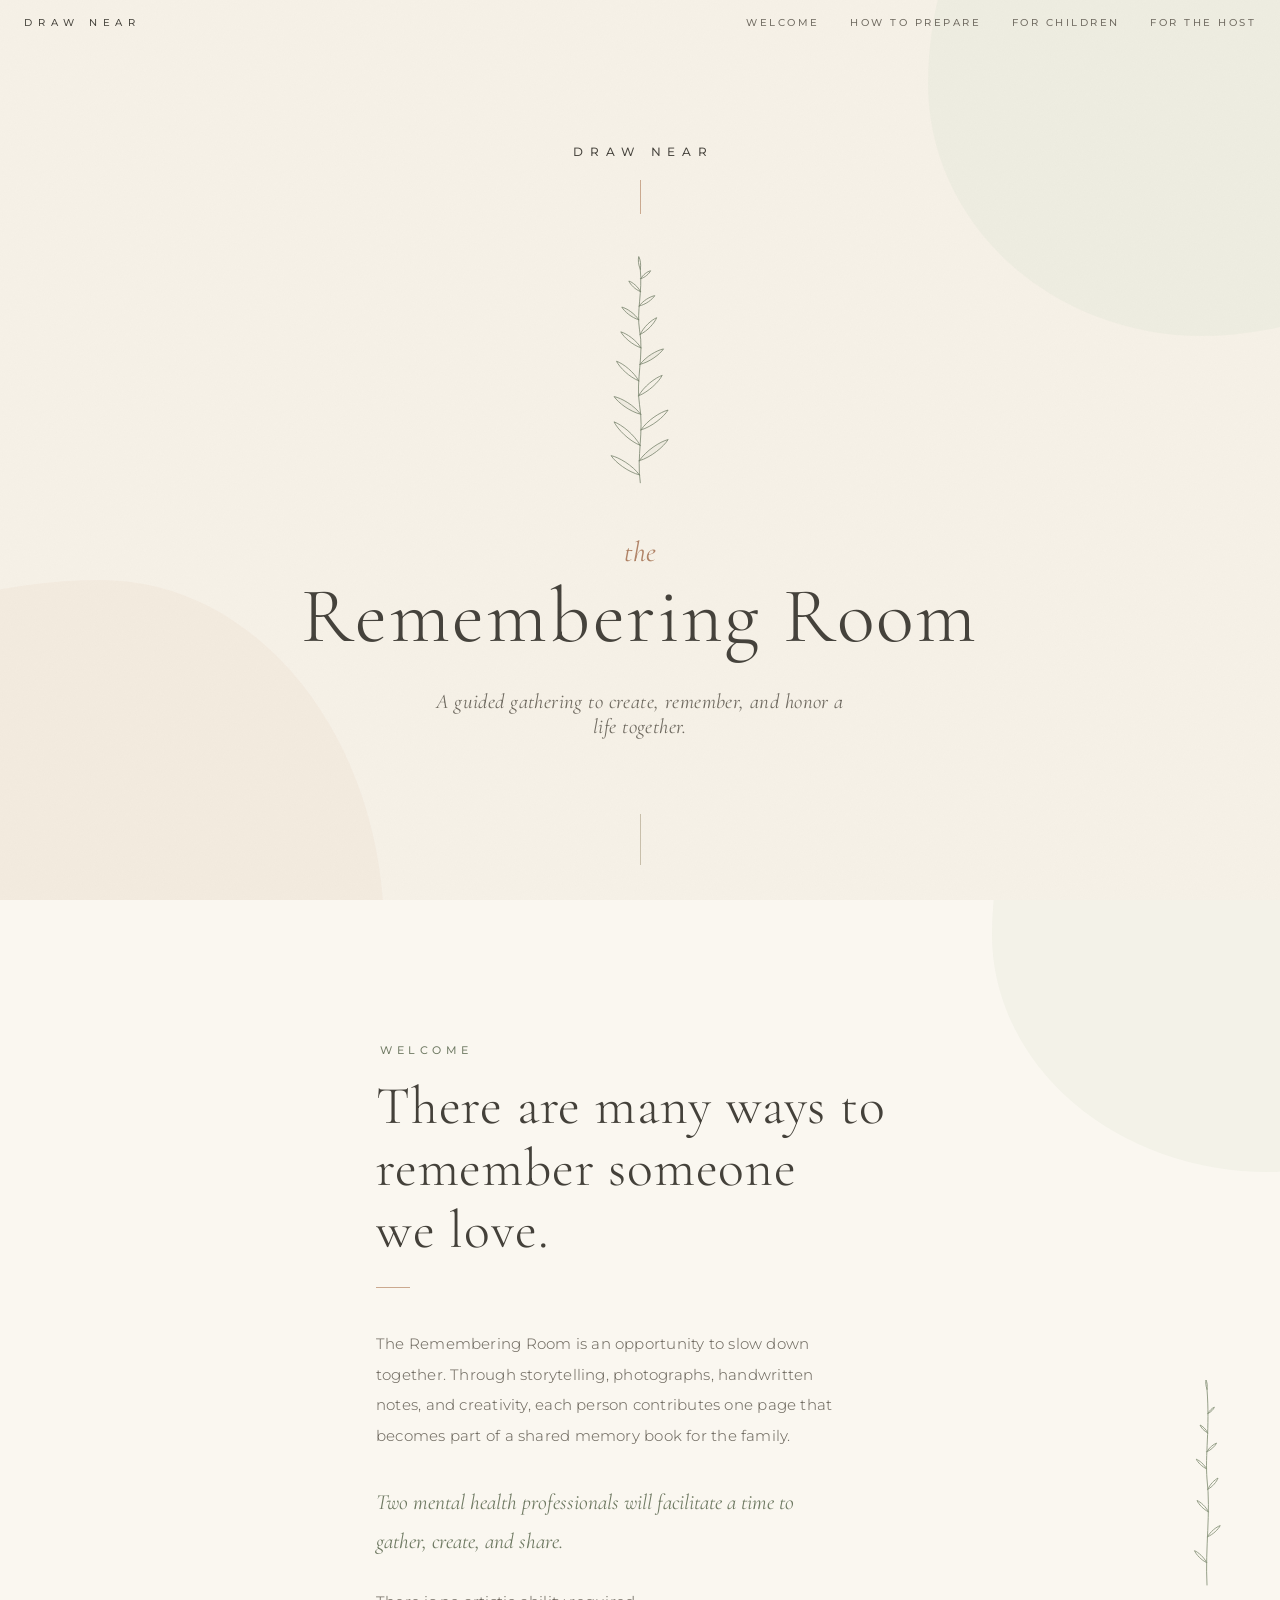
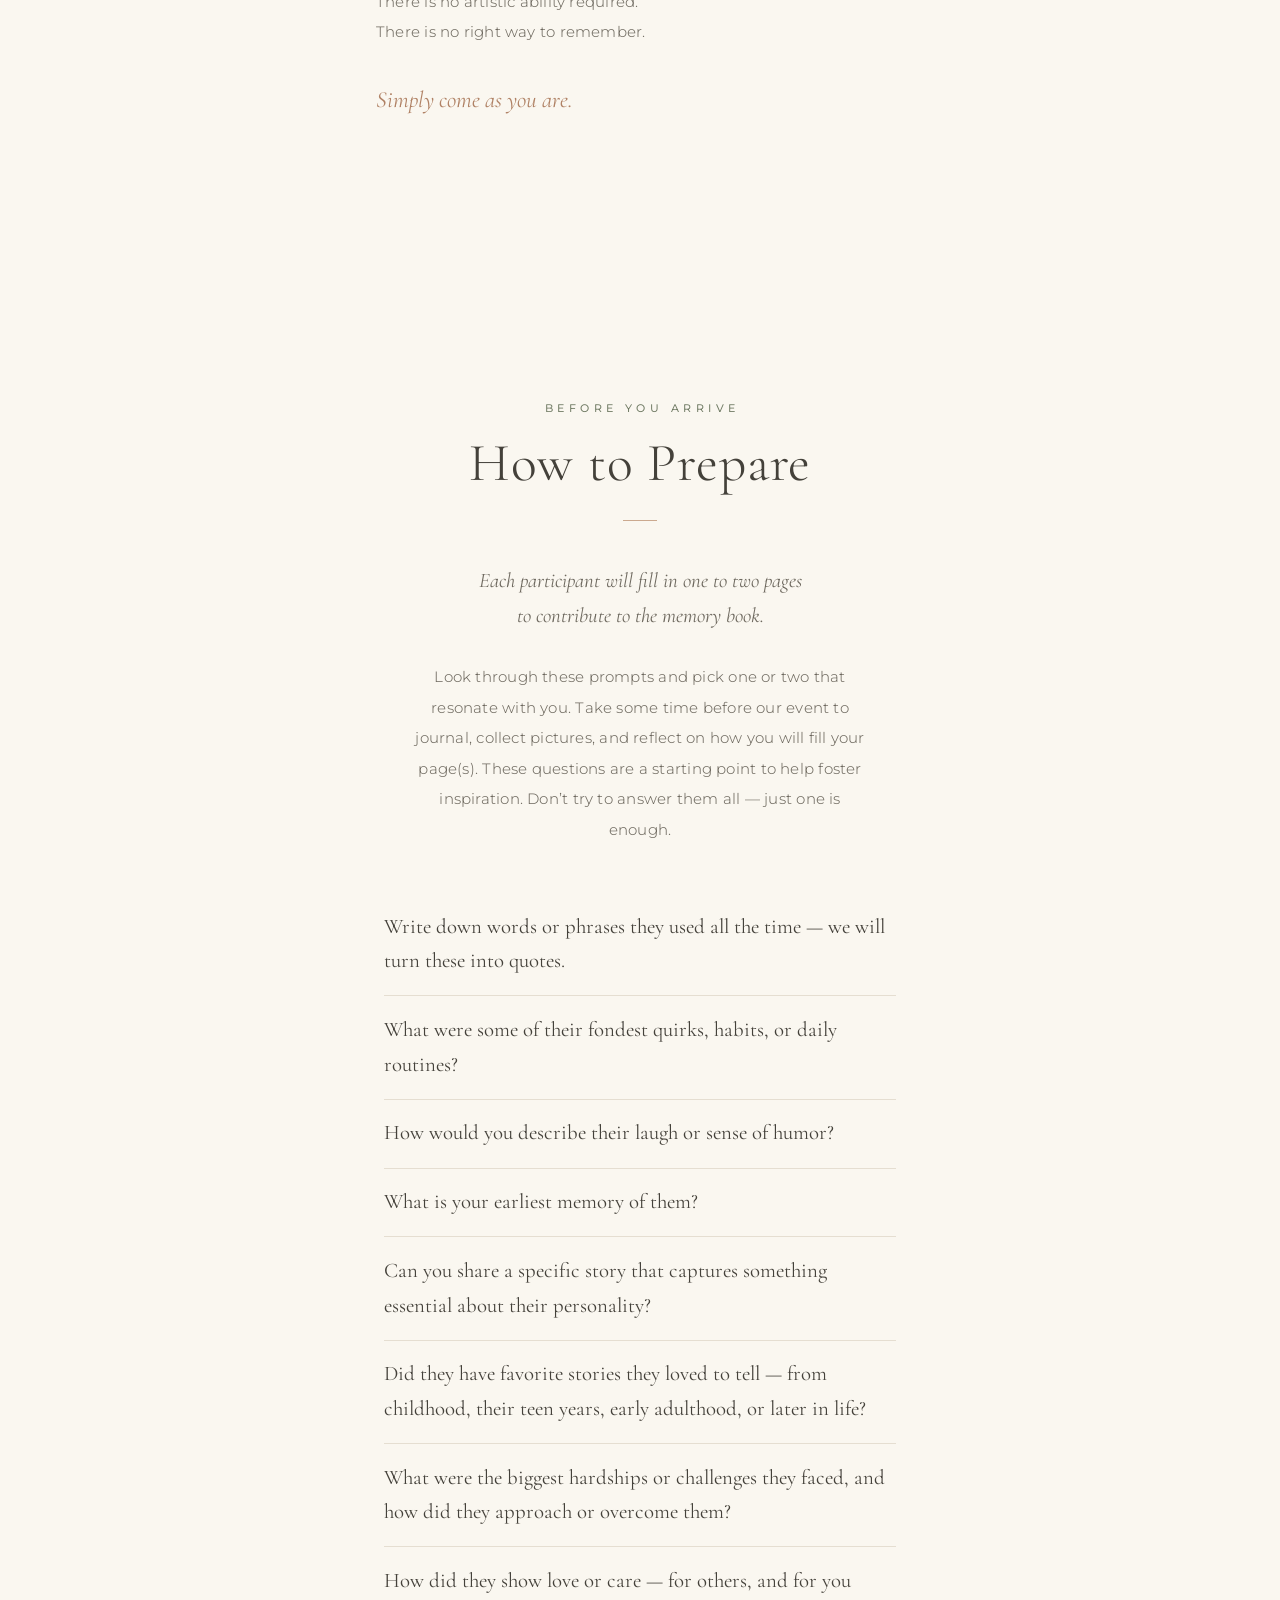
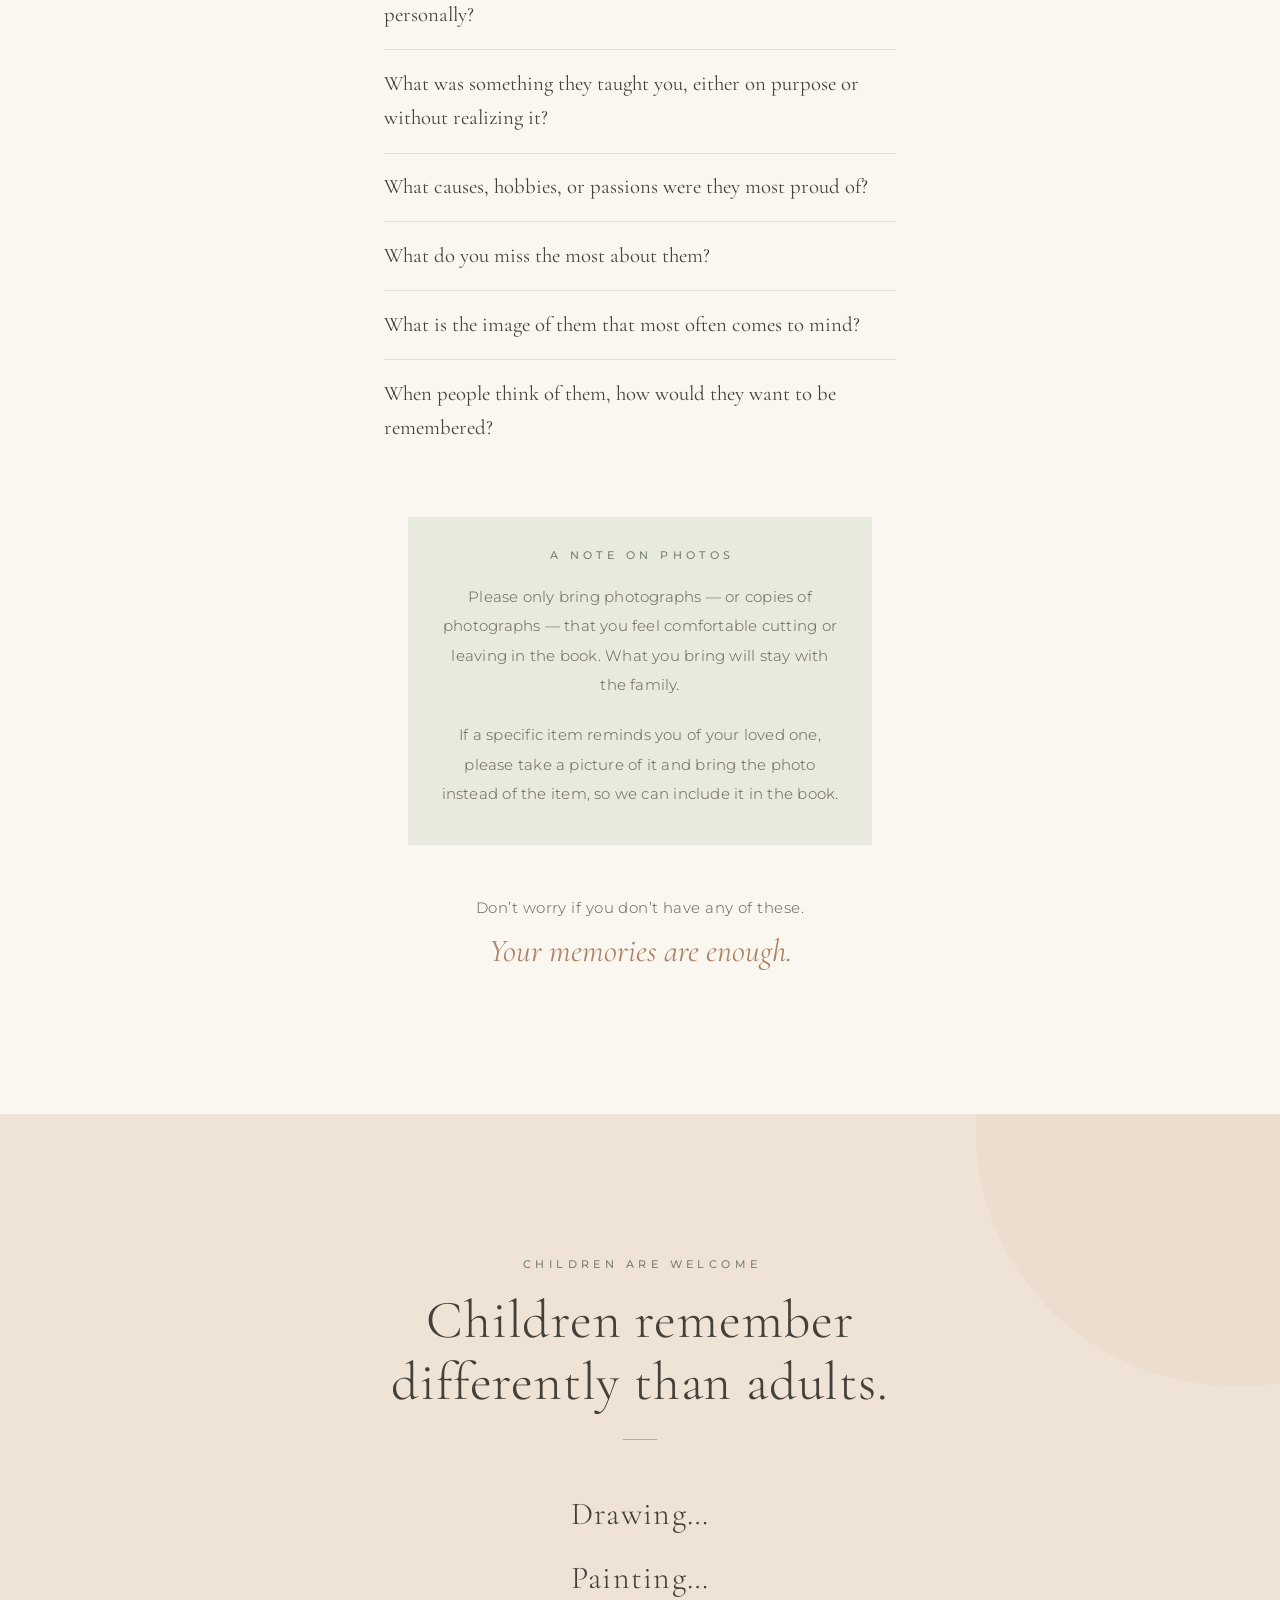
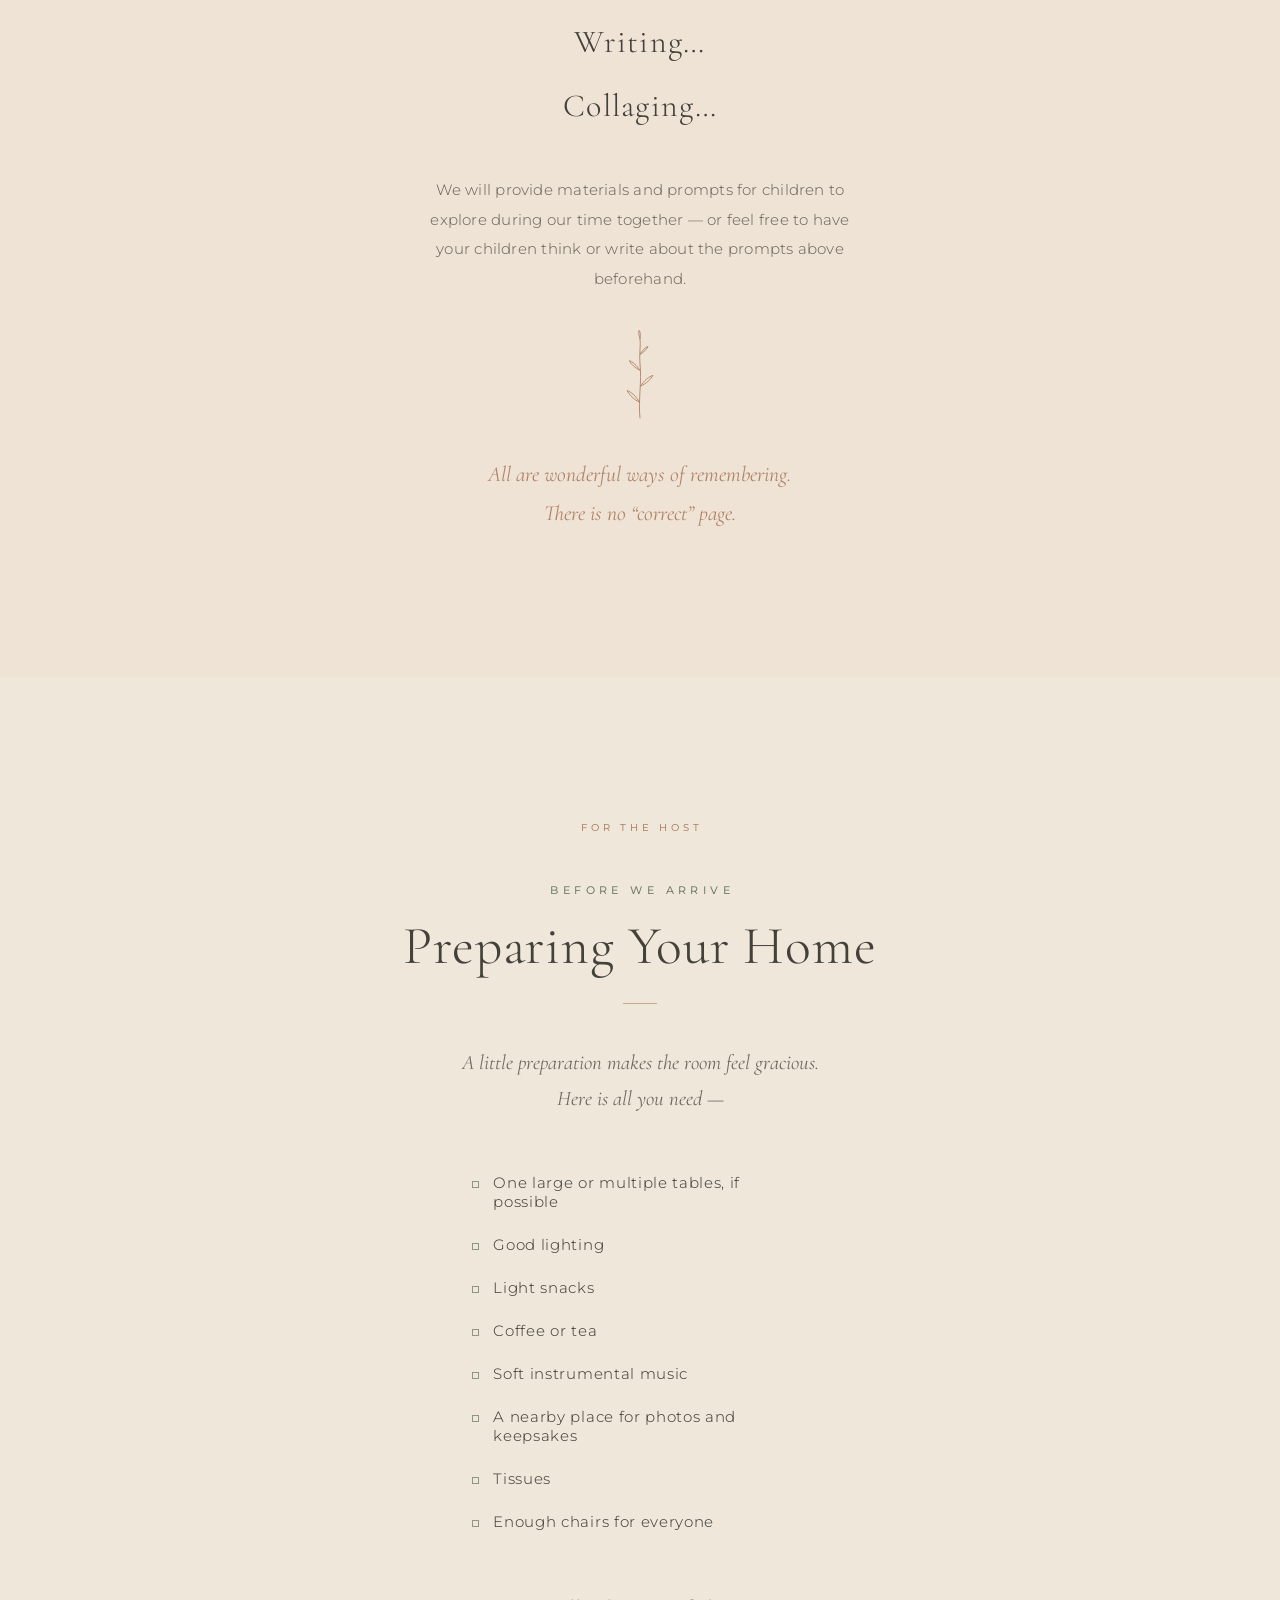
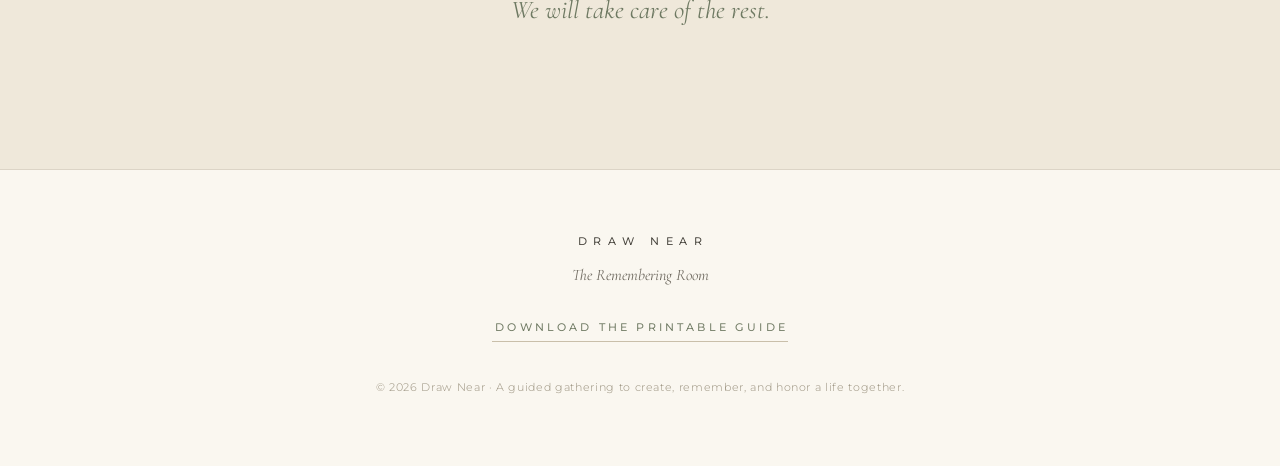
==== commit 9364e340: "Rework What to Bring into How to Prepare and remove The Table New client copy: participants fill one" ====
--- a/index.html
+++ b/index.html
@@ -31,9 +31,8 @@
   <a class="brand-link" href="#top">Draw&nbsp;Near</a>
   <nav class="site-nav" id="site-nav" aria-label="Guide sections">
     <a href="#welcome">Welcome</a>
-    <a href="#bring">What to Bring</a>
+    <a href="#prepare">How to Prepare</a>
     <a href="#children">For Children</a>
-    <a href="#table">The Table</a>
     <a href="#host">For the Host</a>
   </nav>
   <button class="menu-toggle" type="button" aria-expanded="false" aria-controls="site-nav">Menu</button>
@@ -122,22 +121,23 @@
   </div>
 </section>
 
-<!-- ============ WHAT TO BRING ============ -->
-<section class="bring" id="bring">
-  <div class="inner">
-    <div data-reveal>
-      <div class="label">Photographs &amp; prompts</div>
-      <h2 class="display">What to Bring</h2>
+<!-- ============ HOW TO PREPARE ============ -->
+<section class="bring" id="prepare">
+  <div class="inner">
+    <div data-reveal>
+      <div class="label">Before you arrive</div>
+      <h2 class="display">How to Prepare</h2>
       <hr class="rule">
     </div>
 
-    <p class="intro" data-reveal style="margin-top:2.6rem;">If possible, please bring a few favorite photographs.</p>
+    <p class="intro" data-reveal style="margin-top:2.6rem;">Each participant will fill in one to two pages<br>to contribute to the memory book.</p>
 
     <p class="how" data-reveal>
-      Before arriving, spend a little time with the prompts below —
-      journal or write about the ones that resonate, so you have
-      something to work with. There is no need to answer them all;
-      one or two is plenty, about one per page.
+      Look through these prompts and pick one or two that resonate
+      with you. Take some time before our event to journal, collect
+      pictures, and reflect on how you will fill your page(s).
+      These questions are a starting point to help foster inspiration.
+      Don’t try to answer them all — just one is enough.
     </p>
 
     <ol class="prompts" data-reveal data-stagger>
@@ -156,6 +156,20 @@
       <li>When people think of them, how would they want to be remembered?</li>
     </ol>
 
+    <div class="photo-note" data-reveal>
+      <div class="label">A note on photos</div>
+      <p>
+        Please only bring photographs — or copies of photographs —
+        that you feel comfortable cutting or leaving in the book.
+        What you bring will stay with the family.
+      </p>
+      <p>
+        If a specific item reminds you of your loved one, please take
+        a picture of it and bring the photo instead of the item, so we
+        can include it in the book.
+      </p>
+    </div>
+
     <div class="foot" data-reveal>
       <div class="line1">Don’t worry if you don’t have any of these.</div>
       <div class="line2">Your memories are enough.</div>
@@ -201,41 +215,6 @@
     <div class="foot" data-reveal>
       All are wonderful ways of remembering.<br>
       There is no “correct” page.
-    </div>
-  </div>
-</section>
-
-<!-- ============ THE TABLE ============ -->
-<section class="table-pg" id="table">
-  <div class="inner">
-    <div data-reveal>
-      <div class="label">Gathered together</div>
-      <h2 class="display">The Table</h2>
-      <hr class="rule">
-    </div>
-
-    <div class="around" data-reveal>Around a table…</div>
-
-    <div class="acts" data-reveal data-stagger>
-      <div>Stories are told.</div>
-      <div>Photographs are passed.</div>
-      <div>Hands create.</div>
-      <div>Children listen.</div>
-      <div>Generations remember.</div>
-    </div>
-
-    <div class="table-art" aria-hidden="true" data-reveal>
-      <svg class="bot" width="230" height="58" viewBox="0 0 230 58" style="stroke:#B08265; stroke-width:1.1;">
-        <path d="M14 13 C 70 9.5, 160 9.5, 216 12.5"/>
-        <path d="M42 11.2 C 41 24, 42.2 37, 40.5 49"/>
-        <path d="M188 10.9 C 189 23, 187.9 36, 189.4 48"/>
-      </svg>
-    </div>
-
-    <div class="gather" data-reveal>
-      Today we gather around one table —<br>
-      to honor <em>one life</em> —<br>
-      and to leave a gift for generations to come.
     </div>
   </div>
 </section>
--- a/styles.css
+++ b/styles.css
@@ -431,11 +431,6 @@
 }
 @media (max-width: 64rem) { .welcome .margin-stem { display: none; } }
 
-/* ---------------- table acts ---------------- */
-
-.acts { margin-top: 2.8rem; }
-.acts > div { padding: 0.55rem 0; }
-
 /* ---------------- bring ---------------- */
 
 .bring .how {
@@ -465,6 +460,22 @@
 }
 .bring .prompts li:last-child { border-bottom: 0; }
 
+.bring .photo-note {
+  margin: 3.4rem auto 0;
+  max-width: 29rem;
+  padding: 2rem 1.8rem 2.2rem;
+  background: var(--sage-wash);
+}
+.bring .photo-note p {
+  font-family: var(--sans);
+  font-weight: 330;
+  font-size: 0.92rem;
+  line-height: 2;
+  letter-spacing: 0.015em;
+  color: var(--char-soft);
+  margin-top: 1.3rem;
+}
+
 .bring .foot { margin-top: 3.4rem; }
 .bring .foot .line1 {
   font-family: var(--sans);
@@ -517,38 +528,6 @@
   line-height: 1.8;
   color: var(--clay);
 }
-
-/* ---------------- table ---------------- */
-
-.table-pg { background: var(--cream); }
-
-.table-pg .around {
-  font-family: var(--serif);
-  font-style: italic;
-  font-weight: 370;
-  font-size: clamp(1.15rem, 1rem + 0.7vw, 1.4rem);
-  color: var(--char-soft);
-  margin-top: 2.6rem;
-}
-
-.table-pg .acts {
-  font-family: var(--serif);
-  font-weight: 360;
-  font-size: clamp(1.3rem, 1.1rem + 1vw, 1.7rem);
-  line-height: 2;
-  margin-top: 1rem;
-}
-
-.table-pg .table-art { display: flex; justify-content: center; margin-top: 2.6rem; }
-
-.table-pg .gather {
-  font-family: var(--serif);
-  font-weight: 370;
-  font-size: clamp(1.15rem, 1rem + 0.8vw, 1.45rem);
-  line-height: 1.9;
-  margin-top: 2.6rem;
-}
-.table-pg .gather em { color: var(--clay); }
 
 /* ---------------- host ---------------- */
 
